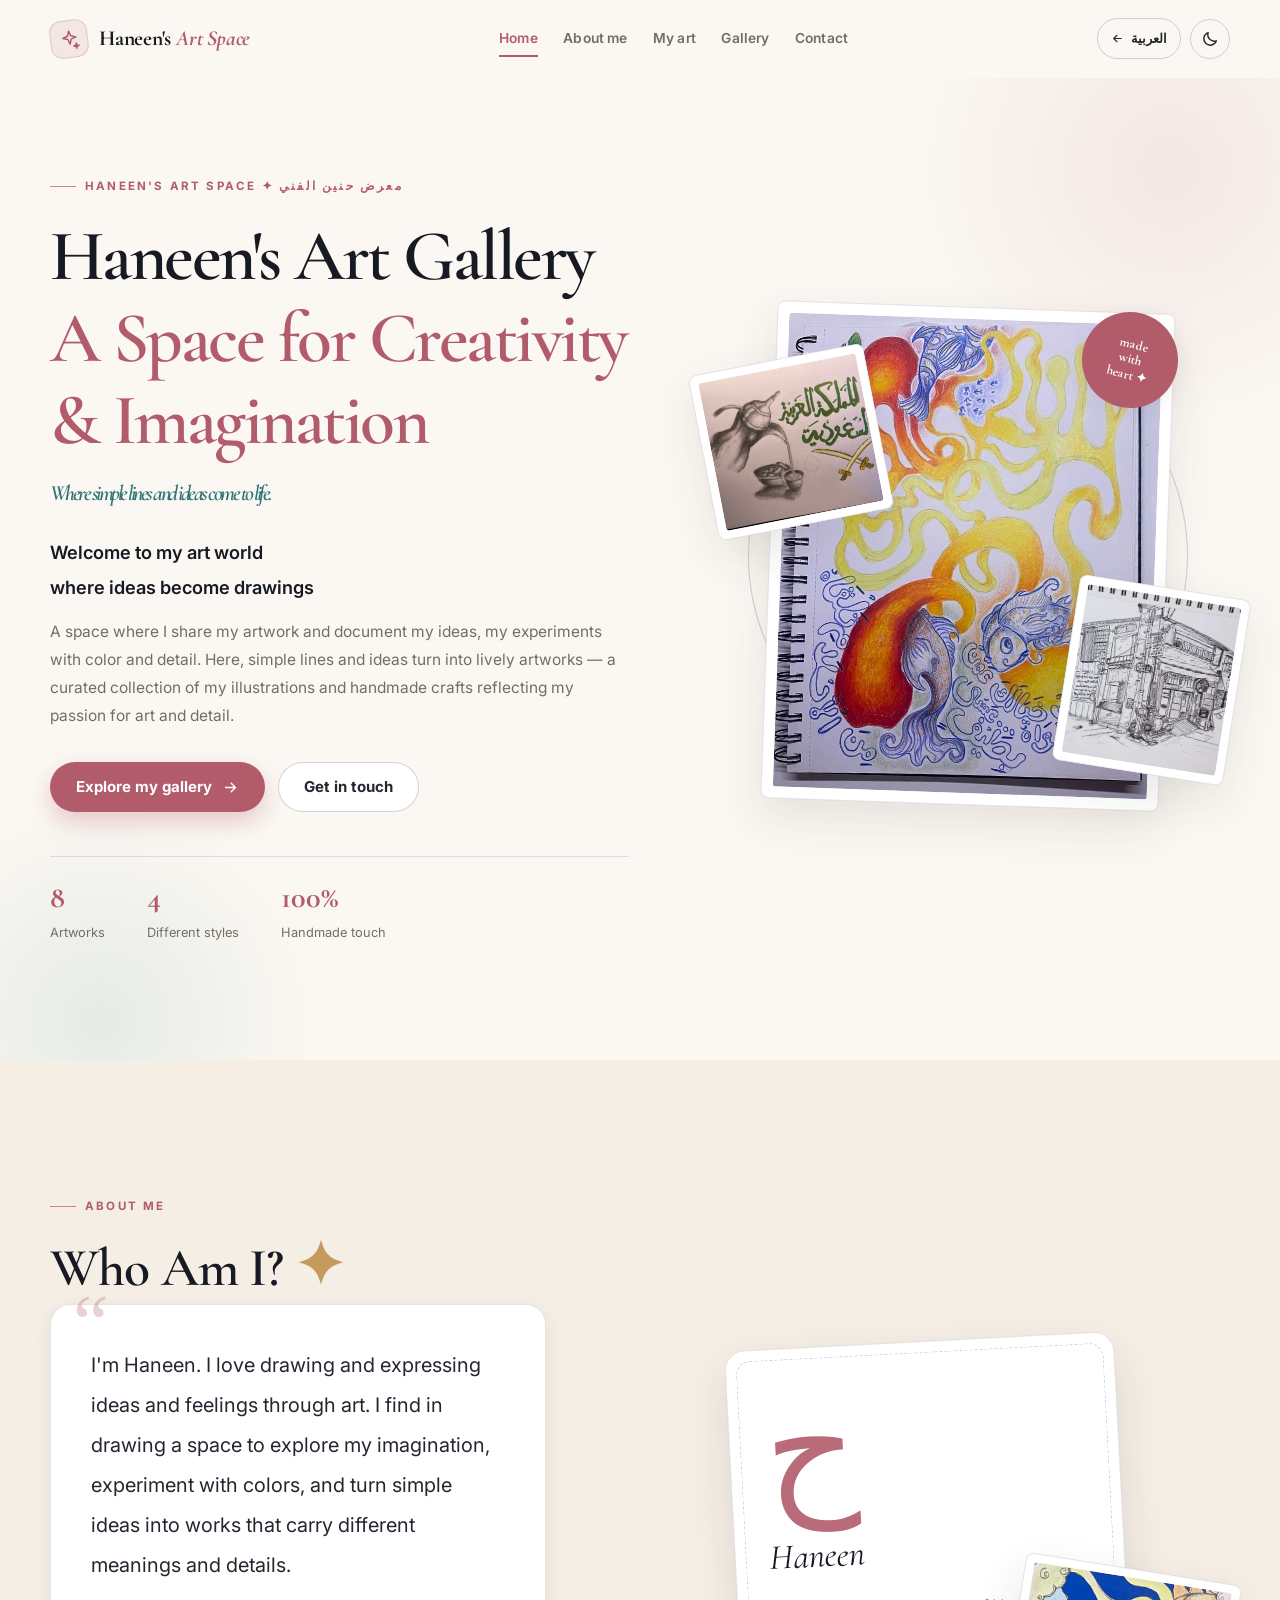
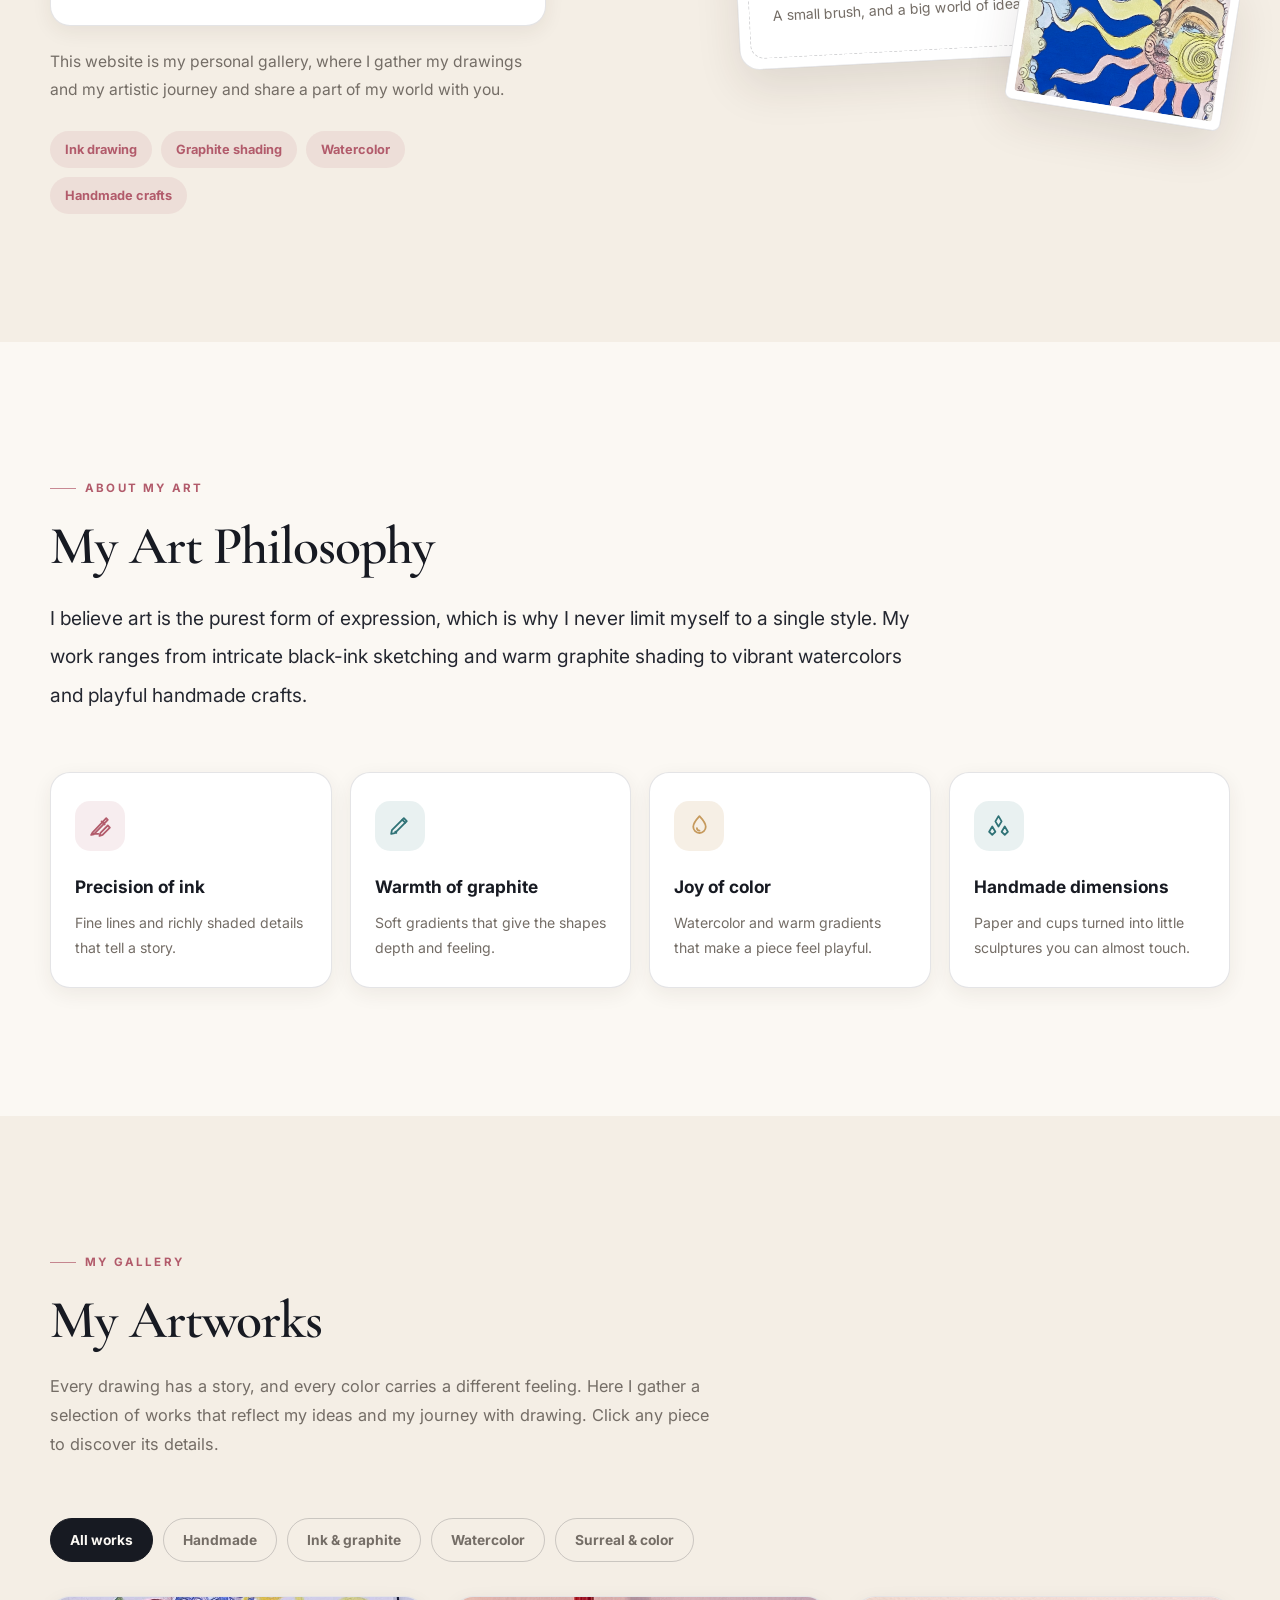
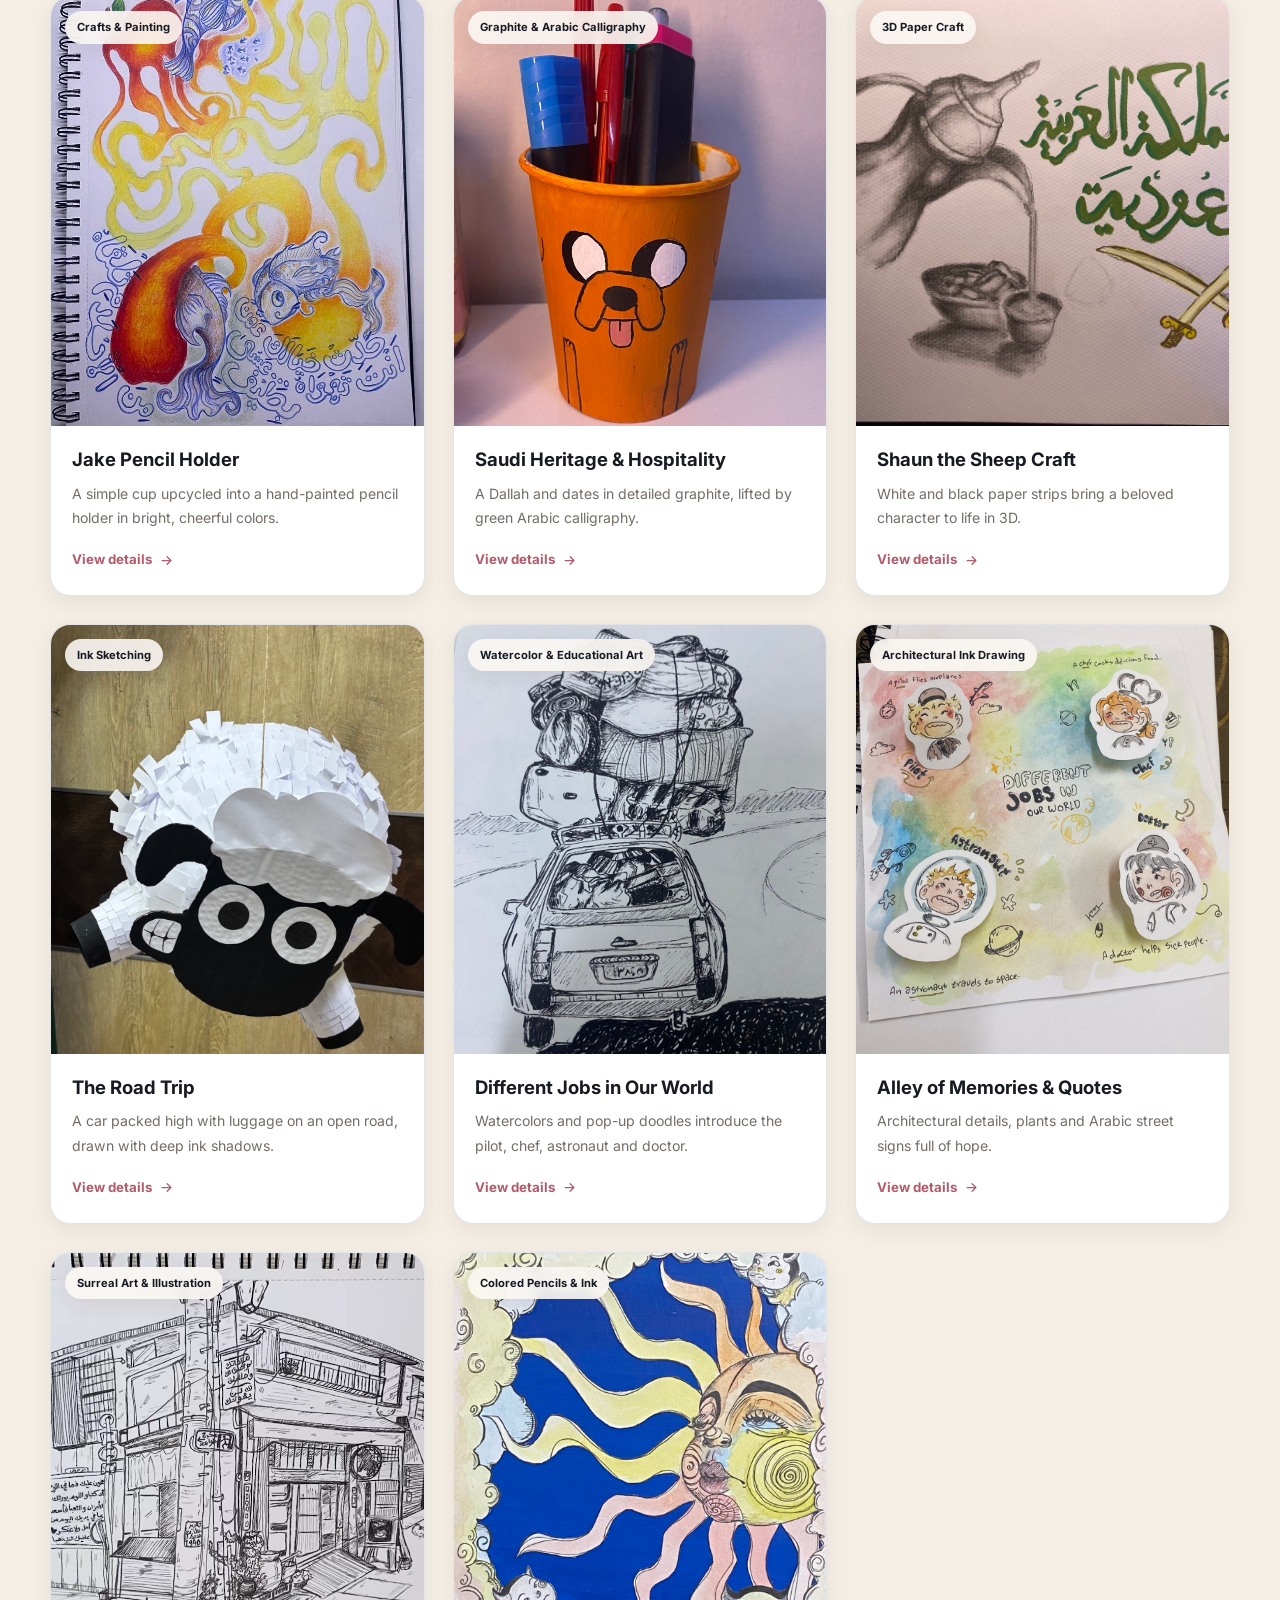
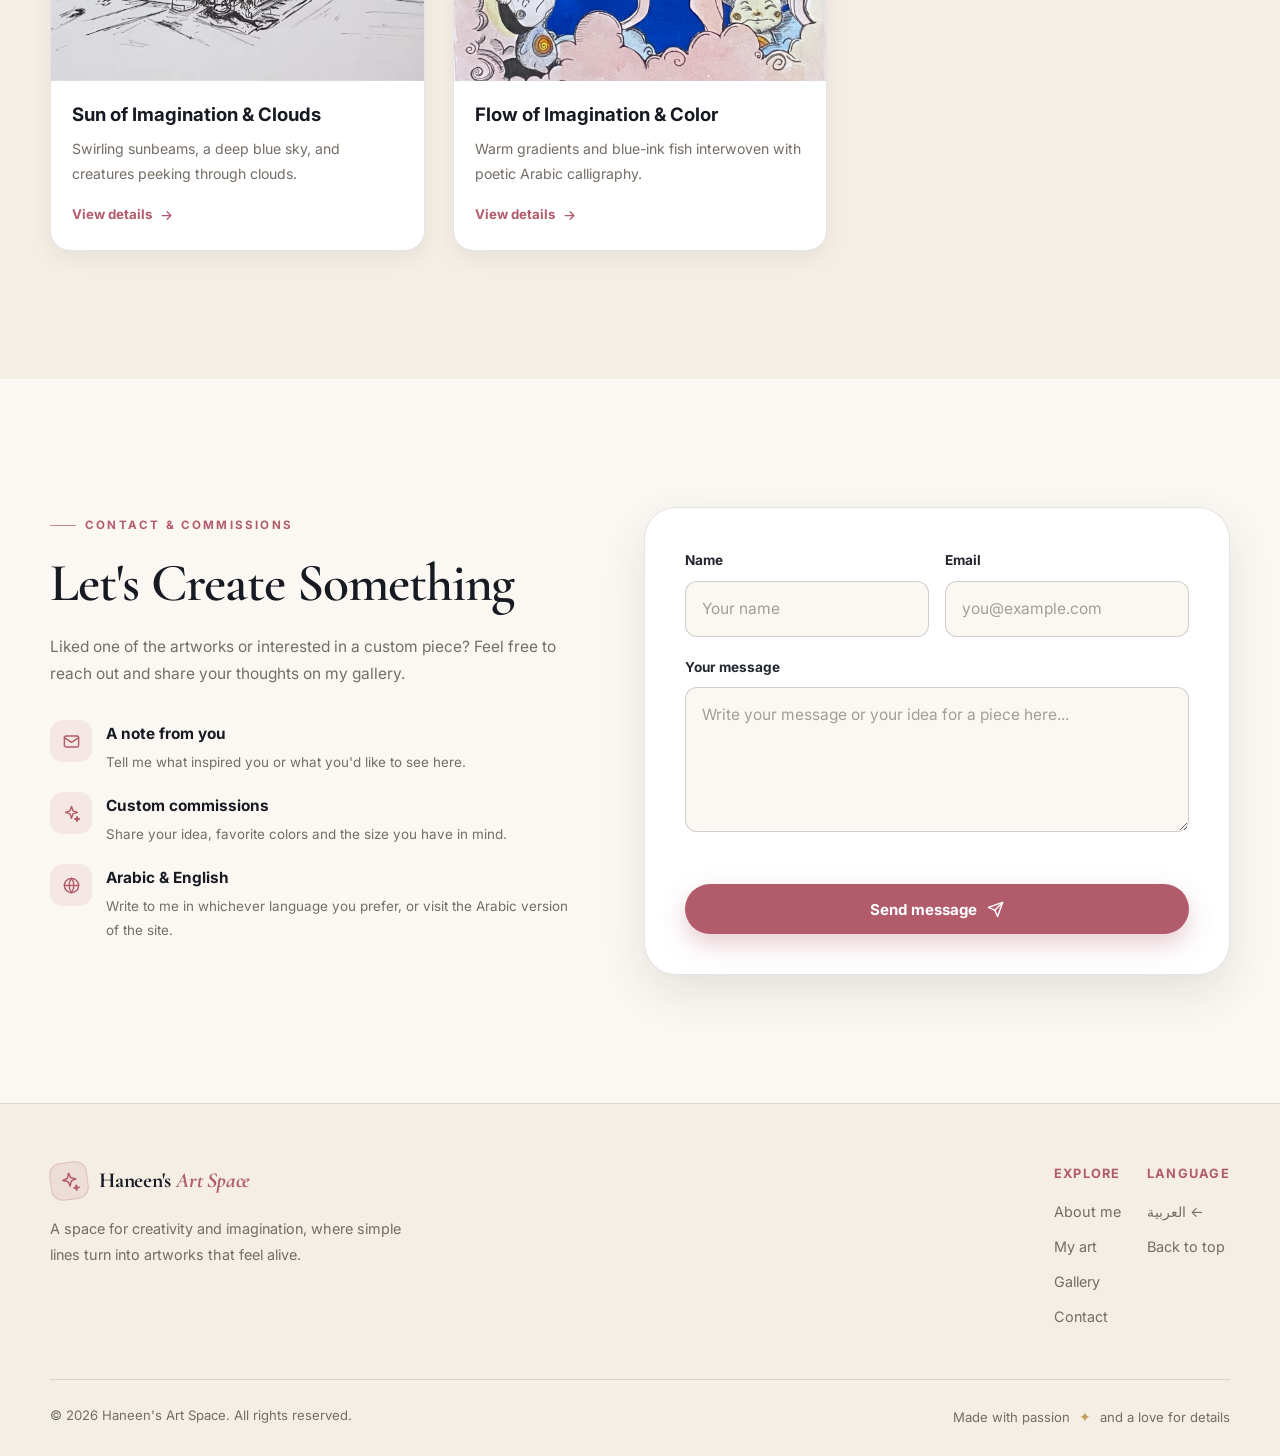
==== en.html @ a22ffc93 "First update" ====
<!DOCTYPE html>
<html lang="en" dir="ltr">
<head>
  <meta charset="UTF-8">
  <meta name="viewport" content="width=device-width, initial-scale=1.0">
  <meta name="description" content="Haneen's Art Gallery — a space for creativity and imagination. A curated collection of illustrations, sketches and handmade crafts.">
  <meta name="theme-color" content="#fbf8f3">
  <title>Haneen's Art Space | Art Gallery</title>

  <link rel="preconnect" href="https://fonts.googleapis.com">
  <link rel="preconnect" href="https://fonts.gstatic.com" crossorigin>
  <link href="https://fonts.googleapis.com/css2?family=Cormorant+Garamond:ital,wght@0,600;0,700;1,600&family=Inter:wght@400;500;600;700&family=Tajawal:wght@400;500;700;800&display=swap" rel="stylesheet">
  <link rel="stylesheet" href="assets/css/style.css">

  <script>
    (function () {
      try {
        var saved = localStorage.getItem('has-theme');
        var theme = saved || (window.matchMedia('(prefers-color-scheme: dark)').matches ? 'dark' : 'light');
        document.documentElement.dataset.theme = theme;
      } catch (e) {
        document.documentElement.dataset.theme = 'light';
      }
    })();
  </script>
</head>
<body>

  <!-- ============ Header ============ -->
  <header class="site-header">
    <div class="container header-inner">
      <a class="brand" href="#hero" aria-label="Haneen's Art Space">
        <span class="brand-mark" aria-hidden="true">
          <svg viewBox="0 0 24 24" fill="none" stroke="currentColor" stroke-width="1.7" stroke-linecap="round" stroke-linejoin="round">
            <path d="M12 2.5l1.9 5.6 5.6 1.9-5.6 1.9L12 17.5l-1.9-5.6L4.5 10l5.6-1.9L12 2.5Z"/>
            <path d="M19 17l.7 2.3L22 20l-2.3.7L19 23l-.7-2.3L16 20l2.3-.7L19 17Z"/>
          </svg>
        </span>
        <span class="brand-name">Haneen's <em>Art Space</em></span>
      </a>

      <nav class="nav" id="primary-nav" aria-label="Main navigation">
        <a href="#hero">Home</a>
        <a href="#about">About me</a>
        <a href="#philosophy">My art</a>
        <a href="#gallery">Gallery</a>
        <a href="#contact">Contact</a>
      </nav>

      <div class="header-actions">
        <a class="lang-switch" href="index.html" lang="ar" hreflang="ar" aria-label="التبديل إلى العربية">
          <svg viewBox="0 0 24 24" fill="none" stroke="currentColor" stroke-width="2" stroke-linecap="round" stroke-linejoin="round" aria-hidden="true">
            <path d="M19 12H5M11 18l-6-6 6-6"/>
          </svg>
          العربية
        </a>
        <button class="icon-btn" id="theme-toggle" type="button" aria-label="Switch to dark mode" aria-pressed="false">
          <svg class="icon-moon" viewBox="0 0 24 24" fill="none" stroke="currentColor" stroke-width="1.8" stroke-linecap="round" stroke-linejoin="round" aria-hidden="true">
            <path d="M20.5 14.4A8.6 8.6 0 0 1 9.6 3.5a8.6 8.6 0 1 0 10.9 10.9Z"/>
          </svg>
          <svg class="icon-sun" viewBox="0 0 24 24" fill="none" stroke="currentColor" stroke-width="1.8" stroke-linecap="round" stroke-linejoin="round" aria-hidden="true">
            <circle cx="12" cy="12" r="4"/><path d="M12 2v2M12 20v2M4.9 4.9l1.4 1.4M17.7 17.7l1.4 1.4M2 12h2M20 12h2M4.9 19.1l1.4-1.4M17.7 6.3l1.4-1.4"/>
          </svg>
        </button>
        <button class="icon-btn menu-toggle" id="menu-toggle" type="button" aria-label="Open menu" aria-expanded="false" aria-controls="primary-nav">
          <svg viewBox="0 0 24 24" fill="none" stroke="currentColor" stroke-width="1.9" stroke-linecap="round" aria-hidden="true">
            <path d="M4 7h16M4 12h16M4 17h16"/>
          </svg>
        </button>
      </div>
    </div>
  </header>

  <main>
    <!-- ============ Hero ============ -->
    <section class="hero" id="hero">
      <div class="container hero-grid">
        <div class="hero-copy reveal">
          <span class="eyebrow">Haneen's Art Space ✦ معرض حنين الفني</span>

          <h1 class="hero-title">
            Haneen's Art Gallery
            <span class="accent-text">A Space for Creativity &amp; Imagination</span>
            <span class="hero-title-en">Where simple lines and ideas come to life.</span>
          </h1>

          <p class="hero-lead">Welcome to my art world<br>where ideas become drawings</p>
          <p>A space where I share my artwork and document my ideas, my experiments with color and detail. Here, simple lines and ideas turn into lively artworks — a curated collection of my illustrations and handmade crafts reflecting my passion for art and detail.</p>

          <div class="hero-actions">
            <a class="btn btn--primary" href="#gallery">
              Explore my gallery
              <svg viewBox="0 0 24 24" fill="none" stroke="currentColor" stroke-width="2" stroke-linecap="round" stroke-linejoin="round" aria-hidden="true"><path d="M5 12h14M13 6l6 6-6 6"/></svg>
            </a>
            <a class="btn btn--ghost" href="#contact">Get in touch</a>
          </div>

          <div class="hero-stats">
            <div class="stat"><strong>8</strong><span>Artworks</span></div>
            <div class="stat"><strong>4</strong><span>Different styles</span></div>
            <div class="stat"><strong>100%</strong><span>Handmade touch</span></div>
          </div>
        </div>

        <div class="hero-art reveal" aria-label="A selection of Haneen's artworks">
          <div class="hero-frame">
            <img src="assets/img/jake-pencil-holder.jpg" alt="Hand-painted Jake pencil holder" width="720" height="900">
          </div>
          <div class="hero-float hero-float--one">
            <img src="assets/img/shaun-the-sheep.jpg" alt="Handmade Shaun the Sheep paper craft" loading="lazy">
          </div>
          <div class="hero-float hero-float--two">
            <img src="assets/img/sun-of-imagination.jpg" alt="Sun of Imagination and Clouds" loading="lazy">
          </div>
          <div class="hero-stamp" aria-hidden="true">made<br>with<br>heart ✦</div>
        </div>
      </div>
    </section>

    <!-- ============ About me ============ -->
    <section class="section section--tint" id="about">
      <div class="container about-grid">
        <div class="about-copy reveal">
          <span class="eyebrow">ABOUT ME</span>
          <h2 class="section-title">Who Am I? <span class="fleur">✦</span></h2>
          <div class="quote-card">
            <p>I'm Haneen. I love drawing and expressing ideas and feelings through art. I find in drawing a space to explore my imagination, experiment with colors, and turn simple ideas into works that carry different meanings and details.</p>
          </div>
          <p class="about-note">This website is my personal gallery, where I gather my drawings and my artistic journey and share a part of my world with you.</p>
          <div class="about-tags">
            <span class="tag">Ink drawing</span>
            <span class="tag">Graphite shading</span>
            <span class="tag">Watercolor</span>
            <span class="tag">Handmade crafts</span>
          </div>
        </div>

        <div class="about-visual reveal" aria-hidden="true">
          <div class="about-paper">
            <div class="about-initial">ح</div>
            <div class="about-signature">Haneen</div>
            <p style="margin:14px 0 0;color:var(--muted);font-size:.88rem;">A small brush, and a big world of ideas.</p>
          </div>
          <div class="hero-float hero-float--two">
            <img src="assets/img/flow-of-imagination.jpg" alt="" loading="lazy">
          </div>
        </div>
      </div>
    </section>

    <!-- ============ Philosophy ============ -->
    <section class="section" id="philosophy">
      <div class="container">
        <div class="section-head reveal">
          <span class="eyebrow">ABOUT MY ART</span>
          <h2 class="section-title">My Art Philosophy</h2>
          <p class="philosophy-intro">I believe art is the purest form of expression, which is why I never limit myself to a single style. My work ranges from intricate black-ink sketching and warm graphite shading to vibrant watercolors and playful handmade crafts.</p>
        </div>

        <div class="medium-grid">
          <article class="medium-card reveal">
            <span class="medium-icon" aria-hidden="true">
              <svg viewBox="0 0 24 24" fill="none" stroke="currentColor" stroke-width="1.7" stroke-linecap="round" stroke-linejoin="round"><path d="M12 19l7-7 2 2-7 7-3 1 1-3Z"/><path d="M16 11l-3-3M4 20h6M3 21l2.5-.5L19 6.5 17.5 5 4.5 18.5 3 21Z"/></svg>
            </span>
            <h3>Precision of ink</h3>
            <p>Fine lines and richly shaded details that tell a story.</p>
          </article>
          <article class="medium-card reveal">
            <span class="medium-icon" aria-hidden="true">
              <svg viewBox="0 0 24 24" fill="none" stroke="currentColor" stroke-width="1.7" stroke-linecap="round" stroke-linejoin="round"><path d="M4 20l3.5-.7L19 7.8 16.2 5 4.7 16.5 4 20Z"/><path d="M14.7 6.5l2.8 2.8M9 19l-1-1"/></svg>
            </span>
            <h3>Warmth of graphite</h3>
            <p>Soft gradients that give the shapes depth and feeling.</p>
          </article>
          <article class="medium-card reveal">
            <span class="medium-icon" aria-hidden="true">
              <svg viewBox="0 0 24 24" fill="none" stroke="currentColor" stroke-width="1.7" stroke-linecap="round" stroke-linejoin="round"><path d="M12 3s6 6.4 6 10.2A6 6 0 0 1 6 13.2C6 9.4 12 3 12 3Z"/><path d="M9.5 14.5a2.5 2.5 0 0 0 2.5 2.5"/></svg>
            </span>
            <h3>Joy of color</h3>
            <p>Watercolor and warm gradients that make a piece feel playful.</p>
          </article>
          <article class="medium-card reveal">
            <span class="medium-icon" aria-hidden="true">
              <svg viewBox="0 0 24 24" fill="none" stroke="currentColor" stroke-width="1.7" stroke-linecap="round" stroke-linejoin="round"><path d="M12 3l3 5-3 5-3-5 3-5Z"/><path d="M6 13l3 5-3 3-3-3 3-5ZM18 13l3 5-3 3-3-3 3-5Z"/></svg>
            </span>
            <h3>Handmade dimensions</h3>
            <p>Paper and cups turned into little sculptures you can almost touch.</p>
          </article>
        </div>
      </div>
    </section>

    <!-- ============ Gallery ============ -->
    <section class="section section--tint" id="gallery">
      <div class="container">
        <div class="section-head reveal">
          <span class="eyebrow">MY GALLERY</span>
          <h2 class="section-title">My Artworks</h2>
          <p class="section-lead">Every drawing has a story, and every color carries a different feeling. Here I gather a selection of works that reflect my ideas and my journey with drawing. Click any piece to discover its details.</p>
        </div>

        <div class="filters reveal" role="group" aria-label="Filter artworks">
          <button class="filter-btn is-active" type="button" data-filter="all" aria-pressed="true">All works</button>
          <button class="filter-btn" type="button" data-filter="handmade" aria-pressed="false">Handmade</button>
          <button class="filter-btn" type="button" data-filter="ink" aria-pressed="false">Ink &amp; graphite</button>
          <button class="filter-btn" type="button" data-filter="watercolor" aria-pressed="false">Watercolor</button>
          <button class="filter-btn" type="button" data-filter="color" aria-pressed="false">Surreal &amp; color</button>
        </div>

        <div class="gallery-grid">
          <!-- 1 -->
          <article class="art-card reveal" data-group="handmade"
            data-image="assets/img/jake-pencil-holder.jpg"
            data-title-ar="مقلمة &quot;جيك&quot;" data-title-en="Jake Pencil Holder"
            data-category-ar="أشغال يدوية ورسم على الخامات" data-category-en="Crafts &amp; Painting"
            data-date-ar="2024" data-date-en="2024"
            data-tools-ar="كوب معاد تدويره، ألوان أكريليك، فرش رسم، طبقة حماية" data-tools-en="Recycled cup, Acrylic paint, Paintbrushes, Protective varnish"
            data-desc-ar="إعادة تدوير كوب بسيط وتحويله إلى مقلمة عملية مرسومة يدوياً لشخصية &quot;جيك&quot; بألوان زاهية تضفي لمسة مرحة على المكتب."
            data-desc-en="Upcycling a simple cup into a hand-painted functional pencil holder featuring &quot;Jake,&quot; adding a cheerful touch to the desk."
            data-insp-ar="فكرة تحويل شيء يومي بسيط إلى قطعة عملية تحمل شخصية وبهجة، حتى يصبح المكتب نفسه مساحة للإبداع."
            data-insp-en="Turning an ordinary everyday object into a practical piece full of character, so the desk itself becomes a little space for creativity.">
            <button class="card-trigger" type="button" aria-label="View details: Jake Pencil Holder">
              <div class="card-media">
                <img src="assets/img/jake-pencil-holder.jpg" alt="Hand-painted Jake pencil holder" loading="lazy">
                <span class="card-category">Crafts &amp; Painting</span>
              </div>
              <div class="card-body">
                <h3>Jake Pencil Holder</h3>
                <p>A simple cup upcycled into a hand-painted pencil holder in bright, cheerful colors.</p>
                <span class="card-more">View details
                  <svg viewBox="0 0 24 24" fill="none" stroke="currentColor" stroke-width="2" stroke-linecap="round" stroke-linejoin="round" aria-hidden="true"><path d="M5 12h14M13 6l6 6-6 6"/></svg>
                </span>
              </div>
            </button>
          </article>

          <!-- 2 -->
          <article class="art-card reveal" data-group="ink"
            data-image="assets/img/saudi-hospitality.jpg"
            data-title-ar="عبق الضيافة السعودية" data-title-en="Saudi Heritage &amp; Hospitality"
            data-category-ar="تظليل بالرصاص وخط عربي" data-category-en="Graphite &amp; Arabic Calligraphy"
            data-date-ar="2024" data-date-en="2024"
            data-tools-ar="قلم رصاص، أداة مزج، ممحاة، حبر أخضر للخط" data-tools-en="Graphite pencil, Blending stump, Eraser, Green calligraphy ink"
            data-desc-ar="عمل فني يجمع بين دقة التظليل بالرصاص لدلة القهوة العربية والتمر، مع خط عربي أخضر يبرز اسم المملكة العربية السعودية وشعار السيفين."
            data-desc-en="An artwork combining detailed graphite shading of an Arabic coffee pot (Dallah) and dates with green Arabic calligraphy celebrating Saudi heritage."
            data-insp-ar="الاحتفاء بالضيافة السعودية ورموزها، ومزج دقة التظليل بجمال الحرف العربي."
            data-insp-en="Celebrating Saudi hospitality and its symbols by blending precise shading with the beauty of Arabic lettering.">
            <button class="card-trigger" type="button" aria-label="View details: Saudi Heritage &amp; Hospitality">
              <div class="card-media">
                <img src="assets/img/saudi-hospitality.jpg" alt="Graphite shading of a Dallah and dates" loading="lazy">
                <span class="card-category">Graphite &amp; Arabic Calligraphy</span>
              </div>
              <div class="card-body">
                <h3>Saudi Heritage &amp; Hospitality</h3>
                <p>A Dallah and dates in detailed graphite, lifted by green Arabic calligraphy.</p>
                <span class="card-more">View details
                  <svg viewBox="0 0 24 24" fill="none" stroke="currentColor" stroke-width="2" stroke-linecap="round" stroke-linejoin="round" aria-hidden="true"><path d="M5 12h14M13 6l6 6-6 6"/></svg>
                </span>
              </div>
            </button>
          </article>

          <!-- 3 -->
          <article class="art-card reveal" data-group="handmade"
            data-image="assets/img/shaun-the-sheep.jpg"
            data-title-ar="مجسم &quot;شون ذا شيب&quot;" data-title-en="Shaun the Sheep Craft"
            data-category-ar="مجسمات ورقية يدوية" data-category-en="3D Paper Craft"
            data-date-ar="2023" data-date-en="2023"
            data-tools-ar="قصاصات ورق بيضاء وسوداء، قاطعة، غراء، خيط تعليق" data-tools-en="White and black paper strips, Craft knife, Glue, Hanging thread"
            data-desc-ar="مجسم معلق مصنوع يدوياً بدقة باستخدام قصاصات الورق البيضاء والسوداء لتجسيد شخصية &quot;شون ذا شيب&quot; المحبوبة بأسلوب ثلاثي الأبعاد."
            data-desc-en="A handcrafted hanging 3D sculpture made carefully from white and black paper strips, bringing the beloved &quot;Shaun the Sheep&quot; to life."
            data-insp-ar="حبّ شخصية شون وتحويلها من الورق المسطّح إلى مجسم ثلاثي الأبعاد يملأ المكان مرحاً."
            data-insp-en="A love of Shaun's character, reimagined from flat paper into a playful three-dimensional hanging piece.">
            <button class="card-trigger" type="button" aria-label="View details: Shaun the Sheep Craft">
              <div class="card-media">
                <img src="assets/img/shaun-the-sheep.jpg" alt="Hanging Shaun the Sheep paper sculpture" loading="lazy">
                <span class="card-category">3D Paper Craft</span>
              </div>
              <div class="card-body">
                <h3>Shaun the Sheep Craft</h3>
                <p>White and black paper strips bring a beloved character to life in 3D.</p>
                <span class="card-more">View details
                  <svg viewBox="0 0 24 24" fill="none" stroke="currentColor" stroke-width="2" stroke-linecap="round" stroke-linejoin="round" aria-hidden="true"><path d="M5 12h14M13 6l6 6-6 6"/></svg>
                </span>
              </div>
            </button>
          </article>

          <!-- 4 -->
          <article class="art-card reveal" data-group="ink"
            data-image="assets/img/road-trip.jpg"
            data-title-ar="رحلة الصيف وحقائب السفر" data-title-en="The Road Trip"
            data-category-ar="رسم بالحبر الأسود" data-category-en="Ink Sketching"
            data-date-ar="2024" data-date-en="2024"
            data-tools-ar="أقلام حبر أسود بأحجام مختلفة، تظليل بالخطوط المتقاطعة، ورق رسم" data-tools-en="Black fineliner pens, Cross-hatching, Drawing paper"
            data-desc-ar="رسم تفصيلي بالحبر يجسد مشهداً مألوفاً ومليئاً بالحنين لسيارة محملة بحقائب وأمتعة السفر في طريق مفتوح، مع التركيز على الظلال وتفاصيل الأمتعة."
            data-desc-en="A detailed ink sketch capturing a nostalgic scene of a car packed high with luggage on an open road, focusing on textures and deep shadows."
            data-insp-ar="ذكريات الرحلات الصيفية والطرق الطويلة، ولحظة التجهيز والترقب قبل الانطلاق."
            data-insp-en="Summer road-trip memories, long open roads, and the quiet anticipation before departure.">
            <button class="card-trigger" type="button" aria-label="View details: The Road Trip">
              <div class="card-media">
                <img src="assets/img/road-trip.jpg" alt="Ink sketch of a car packed with luggage" loading="lazy">
                <span class="card-category">Ink Sketching</span>
              </div>
              <div class="card-body">
                <h3>The Road Trip</h3>
                <p>A car packed high with luggage on an open road, drawn with deep ink shadows.</p>
                <span class="card-more">View details
                  <svg viewBox="0 0 24 24" fill="none" stroke="currentColor" stroke-width="2" stroke-linecap="round" stroke-linejoin="round" aria-hidden="true"><path d="M5 12h14M13 6l6 6-6 6"/></svg>
                </span>
              </div>
            </button>
          </article>

          <!-- 5 -->
          <article class="art-card reveal" data-group="watercolor"
            data-image="assets/img/jobs-watercolor.jpg"
            data-title-ar="مهن في عالمنا" data-title-en="Different Jobs in Our World"
            data-category-ar="ألوان مائية وتصميم تعليمي" data-category-en="Watercolor &amp; Educational Art"
            data-date-ar="2023" data-date-en="2023"
            data-tools-ar="ألوان مائية، أقلام تحديد، ملصقات ثلاثية الأبعاد، فرش ناعمة" data-tools-en="Watercolors, Outline markers, 3D stickers, Soft brushes"
            data-desc-ar="لوحة تعليمية مبهجة بدمج الألوان المائية والرسومات البارزة (3D Stickers) للتعريف بالمهن المختلفة (الطيار، الطاهي، رائد الفضاء، والطبيبة) بأسلوب كرتوني لطيف."
            data-desc-en="A cheerful educational illustration blending soft watercolors with pop-up character doodles to introduce different professions (Pilot, Chef, Astronaut, and Doctor)."
            data-insp-ar="جعل التعريف بالمهن تجربة بصرية ممتعة للأطفال، حيث تلتقي الفكرة البسيطة بلون دافئ وشخصية لطيفة."
            data-insp-en="Making learning about professions fun for children through warm color and friendly cartoon characters.">
            <button class="card-trigger" type="button" aria-label="View details: Different Jobs in Our World">
              <div class="card-media">
                <img src="assets/img/jobs-watercolor.jpg" alt="Watercolor illustration about different professions" loading="lazy">
                <span class="card-category">Watercolor &amp; Educational Art</span>
              </div>
              <div class="card-body">
                <h3>Different Jobs in Our World</h3>
                <p>Watercolors and pop-up doodles introduce the pilot, chef, astronaut and doctor.</p>
                <span class="card-more">View details
                  <svg viewBox="0 0 24 24" fill="none" stroke="currentColor" stroke-width="2" stroke-linecap="round" stroke-linejoin="round" aria-hidden="true"><path d="M5 12h14M13 6l6 6-6 6"/></svg>
                </span>
              </div>
            </button>
          </article>

          <!-- 6 -->
          <article class="art-card reveal" data-group="ink"
            data-image="assets/img/alley-of-memories.jpg"
            data-title-ar="زقاق الذكريات والكلمات" data-title-en="Alley of Memories &amp; Quotes"
            data-category-ar="رسم معماري بالحبر" data-category-en="Architectural Ink Drawing"
            data-date-ar="2024" data-date-en="2024"
            data-tools-ar="حبر أسود، أقلام دقيقة، تظليل بالخطوط، ورق رسم" data-tools-en="Black ink, Fine liner pens, Line shading, Drawing paper"
            data-desc-ar="رسم دقيق لمبنى قديم مليء بالتفاصيل المعمارية والنباتات، تتخلله لافتات تحمل عبارات ملهمة بالخط العربي تبعث على التفاؤل والأمل."
            data-desc-en="An intricate ink illustration of a vintage street corner filled with architectural details, plants, and Arabic street signs carrying inspiring quotes of hope."
            data-insp-ar="جمال الزوايا القديمة وتفاصيلها، والكلمات التي نصادفها في الطريق فتغيّر يومنا."
            data-insp-en="The charm of old street corners and the encouraging words we stumble upon along the way.">
            <button class="card-trigger" type="button" aria-label="View details: Alley of Memories &amp; Quotes">
              <div class="card-media">
                <img src="assets/img/alley-of-memories.jpg" alt="Ink drawing of an old street corner with quotes" loading="lazy">
                <span class="card-category">Architectural Ink Drawing</span>
              </div>
              <div class="card-body">
                <h3>Alley of Memories &amp; Quotes</h3>
                <p>Architectural details, plants and Arabic street signs full of hope.</p>
                <span class="card-more">View details
                  <svg viewBox="0 0 24 24" fill="none" stroke="currentColor" stroke-width="2" stroke-linecap="round" stroke-linejoin="round" aria-hidden="true"><path d="M5 12h14M13 6l6 6-6 6"/></svg>
                </span>
              </div>
            </button>
          </article>

          <!-- 7 -->
          <article class="art-card reveal" data-group="color"
            data-image="assets/img/sun-of-imagination.jpg"
            data-title-ar="شمس الخيال والغيوم" data-title-en="Sun of Imagination &amp; Clouds"
            data-category-ar="فن سريالي وألوان" data-category-en="Surreal Art &amp; Illustration"
            data-date-ar="2025" data-date-en="2025"
            data-tools-ar="ألوان مائية، أقلام ملونة، حبر، تدرجات لونية" data-tools-en="Watercolors, Colored pencils, Ink, Color gradients"
            data-desc-ar="لوحة خيالية نابضة بالألوان تجمع بين خطوط الشمس الملتفة، زرقة السماء العميقة، وكائنات لطيفة تطل من بين الغيوم بأسلوب فني مميز."
            data-desc-en="An imaginative, colorful piece blending swirling sunbeams, a deep blue sky, and whimsical creatures peeking through the clouds."
            data-insp-ar="لحظة تأمل في السماء، حيث تتحول الغيوم إلى كائنات والشمس إلى دوائر لا تنتهي من الخيال."
            data-insp-en="A moment of daydreaming beneath the sky, where clouds become creatures and sunlight turns into endless swirls.">
            <button class="card-trigger" type="button" aria-label="View details: Sun of Imagination &amp; Clouds">
              <div class="card-media">
                <img src="assets/img/sun-of-imagination.jpg" alt="Surreal sun, clouds and whimsical creatures" loading="lazy">
                <span class="card-category">Surreal Art &amp; Illustration</span>
              </div>
              <div class="card-body">
                <h3>Sun of Imagination &amp; Clouds</h3>
                <p>Swirling sunbeams, a deep blue sky, and creatures peeking through clouds.</p>
                <span class="card-more">View details
                  <svg viewBox="0 0 24 24" fill="none" stroke="currentColor" stroke-width="2" stroke-linecap="round" stroke-linejoin="round" aria-hidden="true"><path d="M5 12h14M13 6l6 6-6 6"/></svg>
                </span>
              </div>
            </button>
          </article>

          <!-- 8 -->
          <article class="art-card reveal" data-group="color"
            data-image="assets/img/flow-of-imagination.jpg"
            data-title-ar="انسيابية الخيال واللون" data-title-en="Flow of Imagination &amp; Color"
            data-category-ar="ألوان خشبية وحبر" data-category-en="Colored Pencils &amp; Ink"
            data-date-ar="2025" data-date-en="2025"
            data-tools-ar="أقلام ملونة، حبر أزرق، خط عربي، تدرجات دافئة" data-tools-en="Colored pencils, Blue ink, Arabic calligraphy, Warm gradients"
            data-desc-ar="لوحة سريالية تجمع بين تدرجات الألوان الدافئة المنسابة وتفاصيل الأسماك المرسومة بالحبر الأزرق، تتداخل معها عبارة شعرية بالخط العربي تُجسد أحلام الخيال وتأملاته."
            data-desc-en="A surreal artwork blending flowing warm colored-pencil gradients with intricate blue-ink fish illustrations, interwoven with poetic Arabic calligraphy capturing the essence of imagination and daydreams."
            data-insp-ar="انسياب الأفكار كالماء، وسباحة الأحلام بين الأسماك والكلمات."
            data-insp-en="Thoughts flowing like water, and dreams swimming between fish and words.">
            <button class="card-trigger" type="button" aria-label="View details: Flow of Imagination &amp; Color">
              <div class="card-media">
                <img src="assets/img/flow-of-imagination.jpg" alt="Warm gradients, blue-ink fish and Arabic calligraphy" loading="lazy">
                <span class="card-category">Colored Pencils &amp; Ink</span>
              </div>
              <div class="card-body">
                <h3>Flow of Imagination &amp; Color</h3>
                <p>Warm gradients and blue-ink fish interwoven with poetic Arabic calligraphy.</p>
                <span class="card-more">View details
                  <svg viewBox="0 0 24 24" fill="none" stroke="currentColor" stroke-width="2" stroke-linecap="round" stroke-linejoin="round" aria-hidden="true"><path d="M5 12h14M13 6l6 6-6 6"/></svg>
                </span>
              </div>
            </button>
          </article>
        </div>
      </div>
    </section>

    <!-- ============ Contact ============ -->
    <section class="section" id="contact">
      <div class="container contact-grid">
        <div class="contact-copy reveal">
          <span class="eyebrow">CONTACT &amp; COMMISSIONS</span>
          <h2 class="section-title">Let's Create Something</h2>
          <p>Liked one of the artworks or interested in a custom piece? Feel free to reach out and share your thoughts on my gallery.</p>
          <ul class="contact-list">
            <li>
              <span class="contact-icon" aria-hidden="true">
                <svg viewBox="0 0 24 24" fill="none" stroke="currentColor" stroke-width="1.8" stroke-linecap="round" stroke-linejoin="round"><rect x="3" y="5" width="18" height="14" rx="2"/><path d="m3 7 9 6 9-6"/></svg>
              </span>
              <span><strong>A note from you</strong><span>Tell me what inspired you or what you'd like to see here.</span></span>
            </li>
            <li>
              <span class="contact-icon" aria-hidden="true">
                <svg viewBox="0 0 24 24" fill="none" stroke="currentColor" stroke-width="1.8" stroke-linecap="round" stroke-linejoin="round"><path d="M12 3l1.9 5.6 5.6 1.9-5.6 1.9L12 18l-1.9-5.6-5.6-1.9 5.6-1.9L12 3Z"/><path d="M19 16l.8 2.2L22 19l-2.2.8L19 22l-.8-2.2L16 19l2.2-.8L19 16Z"/></svg>
              </span>
              <span><strong>Custom commissions</strong><span>Share your idea, favorite colors and the size you have in mind.</span></span>
            </li>
            <li>
              <span class="contact-icon" aria-hidden="true">
                <svg viewBox="0 0 24 24" fill="none" stroke="currentColor" stroke-width="1.8" stroke-linecap="round" stroke-linejoin="round"><circle cx="12" cy="12" r="9"/><path d="M3 12h18M12 3a15 15 0 0 1 0 18M12 3a15 15 0 0 0 0 18"/></svg>
              </span>
              <span><strong>Arabic &amp; English</strong><span>Write to me in whichever language you prefer, or visit the Arabic version of the site.</span></span>
            </li>
          </ul>
        </div>

        <form class="contact-form reveal" id="contact-form" novalidate>
          <div class="form-row">
            <div class="field">
              <label for="field-name">Name</label>
              <input id="field-name" name="name" type="text" autocomplete="name" placeholder="Your name" required>
            </div>
            <div class="field">
              <label for="field-email">Email</label>
              <input id="field-email" name="email" type="email" autocomplete="email" placeholder="you@example.com" required>
            </div>
          </div>
          <div class="field">
            <label for="field-message">Your message</label>
            <textarea id="field-message" name="message" placeholder="Write your message or your idea for a piece here..." required></textarea>
          </div>
          <p class="form-status" id="form-status" role="status" aria-live="polite"></p>
          <button class="btn btn--primary" type="submit">
            Send message
            <svg viewBox="0 0 24 24" fill="none" stroke="currentColor" stroke-width="2" stroke-linecap="round" stroke-linejoin="round" aria-hidden="true"><path d="m22 2-7 20-4-9-9-4 20-7Z"/><path d="M22 2 11 13"/></svg>
          </button>
        </form>
      </div>
    </section>
  </main>

  <!-- ============ Footer ============ -->
  <footer class="site-footer">
    <div class="container">
      <div class="footer-top">
        <div>
          <a class="brand" href="#hero">
            <span class="brand-mark" aria-hidden="true">
              <svg viewBox="0 0 24 24" fill="none" stroke="currentColor" stroke-width="1.7" stroke-linecap="round" stroke-linejoin="round"><path d="M12 2.5l1.9 5.6 5.6 1.9-5.6 1.9L12 17.5l-1.9-5.6L4.5 10l5.6-1.9L12 2.5Z"/><path d="M19 17l.7 2.3L22 20l-2.3.7L19 23l-.7-2.3L16 20l2.3-.7L19 17Z"/></svg>
            </span>
            <span class="brand-name">Haneen's <em>Art Space</em></span>
          </a>
          <p>A space for creativity and imagination, where simple lines turn into artworks that feel alive.</p>
        </div>
        <div class="footer-links">
          <div class="footer-col">
            <h4>Explore</h4>
            <a href="#about">About me</a>
            <a href="#philosophy">My art</a>
            <a href="#gallery">Gallery</a>
            <a href="#contact">Contact</a>
          </div>
          <div class="footer-col">
            <h4>Language</h4>
            <a href="index.html" lang="ar" hreflang="ar">العربية ←</a>
            <a href="#hero">Back to top</a>
          </div>
        </div>
      </div>
      <div class="footer-bottom">
        <span>© <span id="year">2026</span> Haneen's Art Space. All rights reserved.</span>
        <span>Made with passion <span class="fleur">✦</span> and a love for details</span>
      </div>
    </div>
  </footer>

  <button class="to-top" id="to-top" type="button" aria-label="Back to top">
    <svg viewBox="0 0 24 24" fill="none" stroke="currentColor" stroke-width="2" stroke-linecap="round" stroke-linejoin="round" aria-hidden="true"><path d="M12 19V5M6 11l6-6 6 6"/></svg>
  </button>

  <!-- ============ Artwork details dialog ============ -->
  <dialog class="art-dialog" id="art-dialog" aria-labelledby="dialog-title">
    <div class="dialog-shell">
      <button class="dialog-close" id="dialog-close" type="button" aria-label="Close artwork details">
        <svg viewBox="0 0 24 24" fill="none" stroke="currentColor" stroke-width="2" stroke-linecap="round" aria-hidden="true"><path d="M18 6 6 18M6 6l12 12"/></svg>
      </button>
      <div class="dialog-media">
        <img id="dialog-image" src="" alt="" width="1066" height="1280">
      </div>
      <div class="dialog-content">
        <span class="dialog-category" id="dialog-category"></span>
        <h2 class="dialog-title" id="dialog-title"></h2>

        <div class="dialog-meta">
          <div><span id="label-date">Date completed</span><strong id="dialog-date"></strong></div>
        </div>

        <div class="dialog-block">
          <h3 id="label-description">About this piece</h3>
          <p id="dialog-desc"></p>
        </div>
        <div class="dialog-block">
          <h3 id="label-inspiration">Idea &amp; inspiration</h3>
          <p id="dialog-insp"></p>
        </div>
        <div class="dialog-block">
          <h3 id="label-tools">Tools used</h3>
          <div class="dialog-tools" id="dialog-tools"></div>
        </div>

        <div class="dialog-nav">
          <button id="prev-art" type="button"><svg viewBox="0 0 24 24" fill="none" stroke="currentColor" stroke-width="2" stroke-linecap="round" stroke-linejoin="round" aria-hidden="true"><path d="M19 12H5M11 18l-6-6 6-6"/></svg><span>Previous</span></button>
          <span class="dialog-counter" id="dialog-counter"></span>
          <button id="next-art" type="button"><span>Next</span><svg viewBox="0 0 24 24" fill="none" stroke="currentColor" stroke-width="2" stroke-linecap="round" stroke-linejoin="round" aria-hidden="true"><path d="M5 12h14M13 6l6 6-6 6"/></svg></button>
        </div>
      </div>
    </div>
  </dialog>

  <script src="assets/js/main.js"></script>
</body>
</html>
---- assets/css/style.css ----
/* ==========================================================================
   Haneen's Art Space — shared stylesheet (Arabic RTL + English LTR)
   ========================================================================== */

/* ---------- Design tokens ---------- */
:root {
  color-scheme: light;

  --bg: #fbf8f3;
  --bg-2: #f4eee5;
  --surface: #ffffff;
  --surface-2: #f8f3ec;
  --text: #242730;
  --text-strong: #171a22;
  --muted: #746d66;
  --line: rgba(36, 39, 48, 0.12);
  --line-strong: rgba(36, 39, 48, 0.2);

  --accent: #b25b6b;
  --accent-2: #2f7276;
  --accent-soft: rgba(178, 91, 107, 0.11);
  --accent-2-soft: rgba(47, 114, 118, 0.1);
  --gold: #c69a5d;

  --shadow-sm: 0 6px 20px rgba(52, 36, 26, 0.07);
  --shadow-md: 0 18px 45px rgba(52, 36, 26, 0.11);
  --shadow-lg: 0 30px 80px rgba(30, 21, 15, 0.22);

  --radius-sm: 12px;
  --radius-md: 20px;
  --radius-lg: 32px;

  --header-h: 78px;
  --font-ar: "Tajawal", "Segoe UI", Tahoma, sans-serif;
  --font-en-body: "Inter", "Segoe UI", sans-serif;
  --font-en-display: "Cormorant Garamond", Georgia, serif;
  --font-display: var(--font-ar);
  --font-body: var(--font-ar);
  --ease: cubic-bezier(0.22, 1, 0.36, 1);
}

:root[data-theme="dark"] {
  color-scheme: dark;

  --bg: #0e1219;
  --bg-2: #131922;
  --surface: #181f29;
  --surface-2: #1e2632;
  --text: #eee8df;
  --text-strong: #fbf6ee;
  --muted: #a9a29a;
  --line: rgba(238, 232, 223, 0.14);
  --line-strong: rgba(238, 232, 223, 0.24);

  --accent: #e7a098;
  --accent-2: #83bdb6;
  --accent-soft: rgba(231, 160, 152, 0.14);
  --accent-2-soft: rgba(131, 189, 182, 0.12);
  --gold: #dcb67d;

  --shadow-sm: 0 6px 20px rgba(0, 0, 0, 0.25);
  --shadow-md: 0 18px 45px rgba(0, 0, 0, 0.35);
  --shadow-lg: 0 30px 80px rgba(0, 0, 0, 0.55);
}

html[lang="en"] {
  --font-display: var(--font-en-display);
  --font-body: var(--font-en-body);
}

/* ---------- Base ---------- */
*,
*::before,
*::after { box-sizing: border-box; }

html {
  scroll-behavior: smooth;
  scroll-padding-top: calc(var(--header-h) + 22px);
}

body {
  margin: 0;
  background: var(--bg);
  color: var(--text);
  font-family: var(--font-body);
  font-size: 16px;
  line-height: 1.85;
  -webkit-font-smoothing: antialiased;
  transition: background-color 0.35s ease, color 0.35s ease;
  overflow-x: hidden;
}

body.no-scroll { overflow: hidden; }

html[lang="ar"] body { font-size: 16.5px; line-height: 1.95; }
html[lang="en"] body { font-size: 15.5px; line-height: 1.8; }

img { max-width: 100%; display: block; }
a { color: inherit; text-decoration: none; }
button, input, textarea { font: inherit; }
button { cursor: pointer; }

::selection { background: var(--accent); color: var(--surface); }

:focus-visible {
  outline: 2px solid var(--accent);
  outline-offset: 3px;
  border-radius: 6px;
}

.container {
  width: min(100% - 44px, 1180px);
  margin-inline: auto;
}

.section { padding-block: clamp(74px, 10vw, 132px); }
.section--tint { background: var(--bg-2); }

.eyebrow {
  display: inline-flex;
  align-items: center;
  gap: 9px;
  font-size: 0.72rem;
  font-weight: 700;
  letter-spacing: 0.19em;
  text-transform: uppercase;
  color: var(--accent);
}
html[lang="ar"] .eyebrow { letter-spacing: 0.05em; text-transform: none; font-size: 0.82rem; }
.eyebrow::before {
  content: "";
  width: 26px;
  height: 1px;
  background: currentColor;
  opacity: 0.7;
}

.section-title {
  font-family: var(--font-display);
  color: var(--text-strong);
  font-size: clamp(2.1rem, 4.4vw, 3.35rem);
  font-weight: 700;
  line-height: 1.25;
  margin: 14px 0 0;
}
html[lang="en"] .section-title { font-weight: 600; letter-spacing: -0.02em; }

.section-lead {
  max-width: 660px;
  margin: 18px 0 0;
  color: var(--muted);
  font-size: 1.02rem;
}

.section-head { margin-bottom: clamp(34px, 5vw, 58px); }

.accent-text { color: var(--accent); }

/* Small decorative fleur */
.fleur { color: var(--gold); font-size: 1.1em; }

/* ---------- Header ---------- */
.site-header {
  position: sticky;
  top: 0;
  z-index: 50;
  height: var(--header-h);
  background: var(--bg);
  background: color-mix(in srgb, var(--bg) 88%, transparent);
  backdrop-filter: blur(16px);
  -webkit-backdrop-filter: blur(16px);
  border-bottom: 1px solid transparent;
  transition: border-color 0.3s ease, box-shadow 0.3s ease;
}
.site-header.is-scrolled {
  border-bottom-color: var(--line);
  box-shadow: var(--shadow-sm);
}
.header-inner {
  height: 100%;
  display: flex;
  align-items: center;
  justify-content: space-between;
  gap: 20px;
}

.brand { display: inline-flex; align-items: center; gap: 11px; flex-shrink: 0; }
.brand-mark {
  width: 38px;
  height: 38px;
  border-radius: 12px;
  display: grid;
  place-items: center;
  background: var(--accent-soft);
  color: var(--accent);
  border: 1px solid color-mix(in srgb, var(--accent) 25%, transparent);
  transform: rotate(-7deg);
}
.brand-mark svg { width: 21px; height: 21px; }
.brand-name {
  font-family: var(--font-en-display);
  font-size: 1.34rem;
  font-weight: 700;
  letter-spacing: -0.01em;
  color: var(--text-strong);
  line-height: 1;
}
.brand-name em { color: var(--accent); font-style: italic; }

.nav { display: flex; align-items: center; gap: clamp(14px, 2vw, 30px); }
.nav a {
  position: relative;
  font-size: 0.9rem;
  font-weight: 600;
  color: var(--muted);
  padding-block: 6px;
  transition: color 0.2s ease;
}
html[lang="en"] .nav a { font-size: 0.86rem; letter-spacing: 0.01em; }
.nav a::after {
  content: "";
  position: absolute;
  inset-inline-start: 0;
  bottom: 0;
  width: 100%;
  height: 2px;
  background: var(--accent);
  transform: scaleX(0);
  transform-origin: inline-start;
  transition: transform 0.28s var(--ease);
}
.nav a:hover,
.nav a.is-active { color: var(--accent); }
.nav a:hover::after,
.nav a.is-active::after { transform: scaleX(1); }

.header-actions { display: flex; align-items: center; gap: 9px; }

.lang-switch {
  display: inline-flex;
  align-items: center;
  gap: 7px;
  padding: 8px 13px;
  border: 1px solid var(--line-strong);
  border-radius: 999px;
  font-size: 0.82rem;
  font-weight: 700;
  color: var(--text);
  transition: background 0.2s ease, border-color 0.2s ease, color 0.2s ease;
}
.lang-switch svg { width: 13px; height: 13px; }
.lang-switch:hover { border-color: var(--accent); color: var(--accent); background: var(--accent-soft); }

.icon-btn {
  width: 40px;
  height: 40px;
  display: grid;
  place-items: center;
  border-radius: 50%;
  border: 1px solid var(--line-strong);
  background: transparent;
  color: var(--text);
  transition: background 0.2s ease, color 0.2s ease, border-color 0.2s ease, transform 0.2s ease;
}
.icon-btn:hover { background: var(--accent-soft); color: var(--accent); border-color: var(--accent); transform: translateY(-2px); }
.icon-btn svg { width: 18px; height: 18px; }
.icon-btn .icon-sun { display: none; }
:root[data-theme="dark"] .icon-btn .icon-sun { display: block; }
:root[data-theme="dark"] .icon-btn .icon-moon { display: none; }

.menu-toggle { display: none; }

/* ---------- Buttons ---------- */
.btn {
  display: inline-flex;
  align-items: center;
  justify-content: center;
  gap: 10px;
  min-height: 50px;
  padding: 0 25px;
  border-radius: 999px;
  border: 1px solid transparent;
  font-weight: 700;
  font-size: 0.94rem;
  transition: transform 0.25s var(--ease), box-shadow 0.25s ease, background 0.25s ease, color 0.25s ease;
}
.btn svg { width: 17px; height: 17px; }
.btn:hover { transform: translateY(-3px); }
.btn--primary { background: var(--accent); color: #fff; box-shadow: 0 10px 24px color-mix(in srgb, var(--accent) 30%, transparent); }
:root[data-theme="dark"] .btn--primary { color: #1b1215; }
.btn--primary:hover { box-shadow: 0 14px 30px color-mix(in srgb, var(--accent) 42%, transparent); }
.btn--ghost { border-color: var(--line-strong); color: var(--text); background: var(--surface); }
.btn--ghost:hover { border-color: var(--accent); color: var(--accent); }

/* ---------- Hero ---------- */
.hero { position: relative; overflow: hidden; padding-block: clamp(56px, 7vw, 100px) clamp(70px, 9vw, 120px); }
.hero::before {
  content: "";
  position: absolute;
  inset-inline-end: -170px;
  top: -190px;
  width: 560px;
  height: 560px;
  border-radius: 50%;
  background: radial-gradient(circle, var(--accent-soft) 0%, transparent 68%);
  pointer-events: none;
}
.hero::after {
  content: "";
  position: absolute;
  inset-inline-start: -120px;
  bottom: -180px;
  width: 440px;
  height: 440px;
  border-radius: 50%;
  background: radial-gradient(circle, var(--accent-2-soft) 0%, transparent 70%);
  pointer-events: none;
}
.hero-grid {
  position: relative;
  z-index: 1;
  display: grid;
  grid-template-columns: minmax(0, 1.05fr) minmax(0, 0.95fr);
  align-items: center;
  gap: clamp(40px, 6vw, 86px);
}

.hero-title {
  font-family: var(--font-display);
  font-size: clamp(2.7rem, 5.6vw, 4.7rem);
  line-height: 1.14;
  font-weight: 700;
  color: var(--text-strong);
  margin: 20px 0 0;
}
html[lang="en"] .hero-title { font-weight: 600; letter-spacing: -0.035em; }
.hero-title .accent-text { display: block; }
.hero-title-en {
  display: block;
  margin-top: 16px;
  font-family: var(--font-en-display);
  font-size: clamp(1.05rem, 1.7vw, 1.45rem);
  font-style: italic;
  font-weight: 600;
  line-height: 1.45;
  color: var(--accent-2);
}

.hero-lead {
  margin: 26px 0 0;
  font-size: 1.14rem;
  font-weight: 600;
  color: var(--text-strong);
  line-height: 1.9;
}
.hero-copy > p:not(.hero-lead):not(.hero-en) {
  margin: 14px 0 0;
  max-width: 590px;
  color: var(--muted);
}
.hero-en {
  margin: 12px 0 0;
  max-width: 600px;
  padding-inline-start: 15px;
  border-inline-start: 2px solid var(--line-strong);
  font-family: var(--font-en-body);
  font-size: 0.87rem;
  line-height: 1.8;
  color: var(--muted);
  opacity: 0.88;
}
html[lang="en"] .hero-en { display: none; }

.hero-actions { display: flex; flex-wrap: wrap; gap: 13px; margin-top: 32px; }

.hero-stats {
  display: flex;
  flex-wrap: wrap;
  gap: clamp(20px, 4vw, 42px);
  margin-top: 44px;
  padding-top: 26px;
  border-top: 1px solid var(--line);
}
.stat strong {
  display: block;
  font-family: var(--font-display);
  font-size: 1.9rem;
  line-height: 1;
  color: var(--accent);
}
.stat span { display: block; margin-top: 8px; font-size: 0.8rem; color: var(--muted); }

/* Hero artwork composition */
.hero-art {
  position: relative;
  min-height: 520px;
  display: grid;
  place-items: center;
}
.hero-art::before {
  content: "";
  position: absolute;
  width: 84%;
  aspect-ratio: 1;
  border: 1px solid var(--line-strong);
  border-radius: 50%;
  transform: rotate(-12deg);
}
.hero-frame {
  position: relative;
  z-index: 2;
  width: 76%;
  aspect-ratio: 4 / 5;
  padding: 11px;
  background: var(--surface);
  border: 1px solid var(--line);
  border-radius: 8px;
  box-shadow: var(--shadow-md);
  transform: rotate(2deg);
}
.hero-frame img { width: 100%; height: 100%; object-fit: cover; border-radius: 3px; }

.hero-float {
  position: absolute;
  z-index: 3;
  padding: 8px;
  background: var(--surface);
  border: 1px solid var(--line);
  border-radius: 8px;
  box-shadow: var(--shadow-md);
}
.hero-float img { border-radius: 3px; object-fit: cover; }
.hero-float--one { inset-inline-start: -4px; top: 12%; width: 34%; transform: rotate(-11deg); }
.hero-float--one img { height: 150px; width: 100%; }
.hero-float--two { inset-inline-end: -8px; bottom: 8%; width: 33%; transform: rotate(9deg); }
.hero-float--two img { height: 170px; width: 100%; }
.hero-stamp {
  position: absolute;
  z-index: 4;
  inset-inline-end: 10%;
  top: 3%;
  width: 96px;
  height: 96px;
  border-radius: 50%;
  background: var(--accent);
  color: #fff;
  display: grid;
  place-items: center;
  text-align: center;
  font-family: var(--font-en-display);
  font-size: 0.82rem;
  font-weight: 700;
  line-height: 1.15;
  transform: rotate(14deg);
  box-shadow: var(--shadow-sm);
}
:root[data-theme="dark"] .hero-stamp { color: #1b1215; }

/* ---------- About ---------- */
.about-grid {
  display: grid;
  grid-template-columns: minmax(0, 0.9fr) minmax(0, 1.1fr);
  gap: clamp(36px, 6vw, 82px);
  align-items: center;
}
.about-visual { position: relative; min-height: 430px; display: grid; place-items: center; }
.about-paper {
  position: relative;
  width: min(100%, 390px);
  padding: 40px 34px;
  background: var(--surface);
  border: 1px solid var(--line);
  border-radius: var(--radius-md);
  box-shadow: var(--shadow-md);
  transform: rotate(-3deg);
}
.about-paper::after {
  content: "";
  position: absolute;
  inset: 10px;
  border: 1px dashed var(--line-strong);
  border-radius: 14px;
  pointer-events: none;
}
.about-initial {
  font-family: var(--font-display);
  font-size: clamp(6rem, 12vw, 9rem);
  line-height: 0.9;
  color: var(--accent);
  opacity: 0.9;
}
.about-signature {
  font-family: var(--font-en-display);
  font-size: 2.2rem;
  font-style: italic;
  color: var(--text-strong);
  margin-top: 6px;
}
.about-visual .hero-float--two { inset-inline-end: -2px; bottom: 0; width: 36%; }
.about-visual .hero-float--two img { height: 130px; }

.quote-card {
  position: relative;
  padding: clamp(26px, 4vw, 40px);
  background: var(--surface);
  border: 1px solid var(--line);
  border-radius: var(--radius-md);
  box-shadow: var(--shadow-sm);
}
.quote-card::before {
  content: "\201C";
  position: absolute;
  inset-inline-start: 22px;
  top: -22px;
  font-family: Georgia, serif;
  font-size: 5rem;
  line-height: 1;
  color: var(--accent);
  opacity: 0.28;
}
.quote-card p {
  margin: 0;
  font-size: clamp(1.05rem, 1.8vw, 1.25rem);
  line-height: 2;
  color: var(--text);
}
.about-note { margin-top: 22px; color: var(--muted); font-size: 0.98rem; }
.about-tags { display: flex; flex-wrap: wrap; gap: 9px; margin-top: 26px; }
.tag {
  padding: 7px 15px;
  border-radius: 999px;
  background: var(--accent-soft);
  color: var(--accent);
  font-size: 0.8rem;
  font-weight: 700;
}

/* ---------- Philosophy ---------- */
.philosophy-intro {
  max-width: 860px;
  font-size: clamp(1.05rem, 1.6vw, 1.2rem);
  line-height: 2;
  color: var(--text);
}
.medium-grid {
  display: grid;
  grid-template-columns: repeat(4, minmax(0, 1fr));
  gap: 18px;
  margin-top: 44px;
}
.medium-card {
  padding: 28px 24px 26px;
  background: var(--surface);
  border: 1px solid var(--line);
  border-radius: var(--radius-md);
  box-shadow: var(--shadow-sm);
  transition: transform 0.3s var(--ease), border-color 0.3s ease, box-shadow 0.3s ease;
}
.medium-card:hover {
  transform: translateY(-7px);
  border-color: color-mix(in srgb, var(--accent) 45%, transparent);
  box-shadow: var(--shadow-md);
}
.medium-icon {
  width: 50px;
  height: 50px;
  border-radius: 15px;
  display: grid;
  place-items: center;
  background: var(--accent-soft);
  color: var(--accent);
}
.medium-icon svg { width: 25px; height: 25px; }
.medium-card:nth-child(2) .medium-icon { background: var(--accent-2-soft); color: var(--accent-2); }
.medium-card:nth-child(3) .medium-icon { background: color-mix(in srgb, var(--gold) 16%, transparent); color: var(--gold); }
.medium-card:nth-child(4) .medium-icon { background: var(--accent-2-soft); color: var(--accent-2); }
.medium-card h3 {
  font-size: 1.08rem;
  margin: 20px 0 8px;
  color: var(--text-strong);
}
.medium-card p { margin: 0; font-size: 0.88rem; color: var(--muted); line-height: 1.8; }

/* ---------- Gallery ---------- */
.filters {
  display: flex;
  flex-wrap: wrap;
  gap: 10px;
  margin-bottom: 34px;
}
.filter-btn {
  padding: 9px 19px;
  border-radius: 999px;
  border: 1px solid var(--line-strong);
  background: transparent;
  color: var(--muted);
  font-size: 0.86rem;
  font-weight: 700;
  transition: all 0.22s ease;
}
.filter-btn:hover { color: var(--accent); border-color: var(--accent); }
.filter-btn.is-active {
  background: var(--text-strong);
  border-color: var(--text-strong);
  color: var(--bg);
}

.gallery-grid {
  display: grid;
  grid-template-columns: repeat(3, minmax(0, 1fr));
  gap: clamp(18px, 2.5vw, 28px);
}
.art-card {
  min-width: 0;
  transition: opacity 0.35s ease, transform 0.35s var(--ease);
}
.art-card.is-hidden { display: none; }
.card-trigger {
  display: block;
  width: 100%;
  height: 100%;
  padding: 0;
  text-align: start;
  background: var(--surface);
  border: 1px solid var(--line);
  border-radius: var(--radius-md);
  overflow: hidden;
  box-shadow: var(--shadow-sm);
  transition: transform 0.35s var(--ease), box-shadow 0.35s ease, border-color 0.35s ease;
}
.card-trigger:hover {
  transform: translateY(-8px);
  box-shadow: var(--shadow-md);
  border-color: color-mix(in srgb, var(--accent) 45%, transparent);
}
.card-media {
  position: relative;
  aspect-ratio: 4 / 4.6;
  overflow: hidden;
  background: var(--bg-2);
}
.card-media img {
  width: 100%;
  height: 100%;
  object-fit: cover;
  transition: transform 0.7s var(--ease);
}
.card-trigger:hover .card-media img { transform: scale(1.07); }
.card-category {
  position: absolute;
  inset-inline-start: 14px;
  top: 14px;
  padding: 6px 12px;
  border-radius: 999px;
  background: color-mix(in srgb, var(--bg) 90%, transparent);
  backdrop-filter: blur(8px);
  color: var(--text-strong);
  font-size: 0.7rem;
  font-weight: 700;
  box-shadow: var(--shadow-sm);
}
.card-body { padding: 20px 21px 22px; }
.card-body h3 {
  margin: 0;
  font-size: 1.16rem;
  line-height: 1.45;
  color: var(--text-strong);
}
.card-body p {
  margin: 9px 0 0;
  font-size: 0.88rem;
  line-height: 1.75;
  color: var(--muted);
  display: -webkit-box;
  -webkit-line-clamp: 2;
  -webkit-box-orient: vertical;
  overflow: hidden;
}
.card-more {
  display: inline-flex;
  align-items: center;
  gap: 7px;
  margin-top: 17px;
  color: var(--accent);
  font-size: 0.83rem;
  font-weight: 700;
}
.card-more svg { width: 15px; height: 15px; transition: transform 0.25s ease; }
html[dir="rtl"] .card-more svg { transform: scaleX(-1); }
html[dir="rtl"] .card-trigger:hover .card-more svg { transform: scaleX(-1) translateX(4px); }
html[dir="ltr"] .card-trigger:hover .card-more svg { transform: translateX(4px); }

/* ---------- Contact ---------- */
.contact-grid {
  display: grid;
  grid-template-columns: minmax(0, 0.95fr) minmax(0, 1.05fr);
  gap: clamp(34px, 5vw, 74px);
  align-items: start;
}
.contact-copy p { color: var(--muted); max-width: 520px; }
.contact-list { list-style: none; padding: 0; margin: 30px 0 0; display: grid; gap: 16px; }
.contact-list li { display: flex; align-items: flex-start; gap: 14px; }
.contact-list .contact-icon {
  flex: 0 0 42px;
  height: 42px;
  border-radius: 13px;
  display: grid;
  place-items: center;
  background: var(--accent-soft);
  color: var(--accent);
}
.contact-list svg { width: 19px; height: 19px; }
.contact-list strong { display: block; font-size: 0.96rem; color: var(--text-strong); }
.contact-list span { display: block; font-size: 0.84rem; color: var(--muted); margin-top: 2px; }

.contact-form {
  padding: clamp(26px, 4vw, 40px);
  background: var(--surface);
  border: 1px solid var(--line);
  border-radius: var(--radius-lg);
  box-shadow: var(--shadow-md);
}
.form-row { display: grid; grid-template-columns: 1fr 1fr; gap: 16px; }
.field { display: grid; gap: 8px; margin-bottom: 18px; }
.field label { font-size: 0.85rem; font-weight: 700; color: var(--text); }
.field input,
.field textarea {
  width: 100%;
  padding: 13px 16px;
  border: 1px solid var(--line-strong);
  border-radius: var(--radius-sm);
  background: var(--bg);
  color: var(--text);
  outline: none;
  transition: border-color 0.2s ease, box-shadow 0.2s ease;
}
.field textarea { min-height: 145px; resize: vertical; }
.field input:focus,
.field textarea:focus {
  border-color: var(--accent);
  box-shadow: 0 0 0 4px var(--accent-soft);
}
.field input::placeholder,
.field textarea::placeholder { color: var(--muted); opacity: 0.65; }
.form-status {
  min-height: 22px;
  margin: 4px 0 12px;
  font-size: 0.85rem;
  font-weight: 600;
  color: var(--accent-2);
}
.form-status.is-error { color: var(--accent); }
.contact-form .btn { width: 100%; }

/* ---------- Footer ---------- */
.site-footer {
  padding-block: 58px 26px;
  background: var(--bg-2);
  border-top: 1px solid var(--line);
}
.footer-top {
  display: flex;
  flex-wrap: wrap;
  justify-content: space-between;
  gap: 34px;
  padding-bottom: 40px;
}
.footer-top p { max-width: 380px; margin: 16px 0 0; color: var(--muted); font-size: 0.9rem; }
.footer-links { display: flex; flex-wrap: wrap; gap: 26px; align-items: flex-start; }
.footer-col h4 {
  margin: 0 0 14px;
  font-size: 0.8rem;
  letter-spacing: 0.1em;
  text-transform: uppercase;
  color: var(--accent);
}
.footer-col a {
  display: block;
  margin-bottom: 9px;
  font-size: 0.9rem;
  color: var(--muted);
  transition: color 0.2s ease;
}
.footer-col a:hover { color: var(--accent); }
.footer-bottom {
  padding-top: 24px;
  border-top: 1px solid var(--line);
  display: flex;
  flex-wrap: wrap;
  justify-content: space-between;
  gap: 12px;
  font-size: 0.82rem;
  color: var(--muted);
}
.footer-bottom .fleur { margin-inline: 5px; }

/* ---------- Back to top ---------- */
.to-top {
  position: fixed;
  z-index: 40;
  inset-inline-end: 22px;
  bottom: 22px;
  width: 45px;
  height: 45px;
  border-radius: 50%;
  border: 1px solid var(--line-strong);
  background: var(--surface);
  color: var(--text);
  display: grid;
  place-items: center;
  box-shadow: var(--shadow-md);
  opacity: 0;
  visibility: hidden;
  transform: translateY(12px);
  transition: all 0.3s var(--ease);
}
.to-top.is-visible { opacity: 1; visibility: visible; transform: translateY(0); }
.to-top:hover { color: var(--accent); border-color: var(--accent); }
.to-top svg { width: 18px; height: 18px; }

/* ---------- Artwork dialog ---------- */
.art-dialog {
  width: min(100% - 30px, 1060px);
  max-height: min(90vh, 880px);
  padding: 0;
  border: 1px solid var(--line);
  border-radius: var(--radius-lg);
  background: var(--surface);
  color: var(--text);
  box-shadow: var(--shadow-lg);
  overflow: hidden;
}
.art-dialog::backdrop { background: rgba(12, 14, 20, 0.68); backdrop-filter: blur(6px); }
.art-dialog[open] { animation: dialog-in 0.35s var(--ease); }
@keyframes dialog-in {
  from { opacity: 0; transform: translateY(22px) scale(0.98); }
  to { opacity: 1; transform: none; }
}
.dialog-shell {
  display: grid;
  grid-template-columns: minmax(0, 1.02fr) minmax(0, 0.98fr);
  max-height: min(90vh, 880px);
}
.dialog-media { background: var(--bg-2); min-height: 420px; }
.dialog-media img { width: 100%; height: 100%; max-height: min(90vh, 880px); object-fit: contain; }
.dialog-content {
  padding: clamp(28px, 4vw, 48px);
  overflow-y: auto;
}
.dialog-close {
  position: absolute;
  inset-inline-end: 16px;
  top: 16px;
  z-index: 3;
  width: 40px;
  height: 40px;
  border-radius: 50%;
  border: 1px solid var(--line-strong);
  background: color-mix(in srgb, var(--bg) 90%, transparent);
  backdrop-filter: blur(8px);
  color: var(--text);
  display: grid;
  place-items: center;
  transition: all 0.2s ease;
}
.dialog-close:hover { background: var(--accent); color: #fff; transform: rotate(90deg); }
.dialog-close svg { width: 17px; height: 17px; }
.dialog-category { color: var(--accent); font-size: 0.8rem; font-weight: 700; }
.dialog-title {
  font-family: var(--font-display);
  font-size: clamp(1.8rem, 3vw, 2.6rem);
  line-height: 1.25;
  margin: 10px 0 22px;
  color: var(--text-strong);
}
.dialog-meta {
  display: grid;
  grid-template-columns: 1fr;
  gap: 12px;
  padding-block: 18px;
  border-block: 1px solid var(--line);
  margin-bottom: 24px;
}
.dialog-meta span { display: block; font-size: 0.75rem; color: var(--muted); margin-bottom: 4px; }
.dialog-meta strong { font-size: 0.95rem; color: var(--text-strong); }
.dialog-block { margin-bottom: 22px; }
.dialog-block h3 {
  margin: 0 0 8px;
  font-size: 0.82rem;
  font-weight: 700;
  letter-spacing: 0.06em;
  color: var(--accent);
}
.dialog-block p { margin: 0; font-size: 0.94rem; color: var(--text); line-height: 1.9; }
.dialog-tools { display: flex; flex-wrap: wrap; gap: 8px; }
.dialog-tools .tag { font-size: 0.75rem; }
.dialog-nav {
  display: flex;
  align-items: center;
  justify-content: space-between;
  gap: 12px;
  margin-top: 30px;
  padding-top: 20px;
  border-top: 1px solid var(--line);
}
.dialog-nav button {
  display: inline-flex;
  align-items: center;
  gap: 8px;
  padding: 9px 16px;
  border-radius: 999px;
  border: 1px solid var(--line-strong);
  background: transparent;
  color: var(--text);
  font-size: 0.82rem;
  font-weight: 700;
  transition: all 0.2s ease;
}
.dialog-nav button:hover { background: var(--accent-soft); color: var(--accent); border-color: var(--accent); }
.dialog-nav button svg { width: 15px; height: 15px; }
html[dir="rtl"] .dialog-nav #next-art svg { transform: scaleX(-1); }
.dialog-counter { font-size: 0.82rem; color: var(--muted); font-variant-numeric: tabular-nums; }

/* ---------- Reveal animation ---------- */
.reveal { opacity: 0; transform: translateY(26px); transition: opacity 0.75s var(--ease), transform 0.75s var(--ease); }
.reveal.is-visible { opacity: 1; transform: none; }
.gallery-grid .reveal:nth-child(2) { transition-delay: 0.07s; }
.gallery-grid .reveal:nth-child(3) { transition-delay: 0.14s; }
.gallery-grid .reveal:nth-child(4) { transition-delay: 0.07s; }
.gallery-grid .reveal:nth-child(5) { transition-delay: 0.14s; }
.gallery-grid .reveal:nth-child(6) { transition-delay: 0.21s; }

/* ---------- Responsive ---------- */
@media (max-width: 1020px) {
  .nav {
    position: absolute;
    inset-inline: 0;
    top: var(--header-h);
    flex-direction: column;
    align-items: stretch;
    gap: 2px;
    padding: 14px 22px 22px;
    background: var(--bg);
    border-bottom: 1px solid var(--line);
    box-shadow: var(--shadow-md);
    opacity: 0;
    visibility: hidden;
    transform: translateY(-10px);
    transition: all 0.28s ease;
  }
  .nav.is-open { opacity: 1; visibility: visible; transform: none; }
  .nav a { padding: 11px 4px; }
  .menu-toggle { display: grid; }
  .hero-grid, .about-grid, .contact-grid { grid-template-columns: 1fr; }
  .hero-art { min-height: 470px; max-width: 560px; margin-inline: auto; width: 100%; }
  .about-visual { order: 2; max-width: 520px; width: 100%; margin-inline: auto; }
  .about-copy { order: 1; }
  .medium-grid { grid-template-columns: repeat(2, minmax(0, 1fr)); }
  .gallery-grid { grid-template-columns: repeat(2, minmax(0, 1fr)); }
}

@media (max-width: 720px) {
  :root { --header-h: 68px; }
  .container { width: min(100% - 34px, 1180px); }
  .brand-name { font-size: 1.15rem; }
  .brand-mark { width: 34px; height: 34px; }
  .lang-switch { padding: 7px 10px; }
  .hero-art { min-height: 390px; }
  .hero-float--one img { height: 105px; }
  .hero-float--two img { height: 120px; }
  .hero-stamp { width: 72px; height: 72px; font-size: 0.66rem; }
  .gallery-grid { grid-template-columns: 1fr; }
  .form-row { grid-template-columns: 1fr; gap: 0; }
  .dialog-shell { grid-template-columns: 1fr; overflow-y: auto; }
  .dialog-media { min-height: 250px; }
  .dialog-media img { max-height: 40vh; }
  .dialog-content { overflow: visible; }
  .dialog-close { inset-inline-end: 12px; top: 12px; }
  .footer-top { flex-direction: column; }
}

@media (max-width: 420px) {
  .medium-grid { grid-template-columns: 1fr; }
  .hero-stats { gap: 18px; }
  .stat strong { font-size: 1.5rem; }
}

@media (prefers-reduced-motion: reduce) {
  html { scroll-behavior: auto; }
  *, *::before, *::after {
    animation-duration: 0.01ms !important;
    animation-iteration-count: 1 !important;
    transition-duration: 0.01ms !important;
  }
  .reveal { opacity: 1; transform: none; }
}

/* ---------- Print ---------- */
@media print {
  .site-header, .to-top, .filters, .hero-actions, .contact-form, .art-dialog { display: none !important; }
  .reveal { opacity: 1; transform: none; }
  body { background: #fff; color: #000; }
}
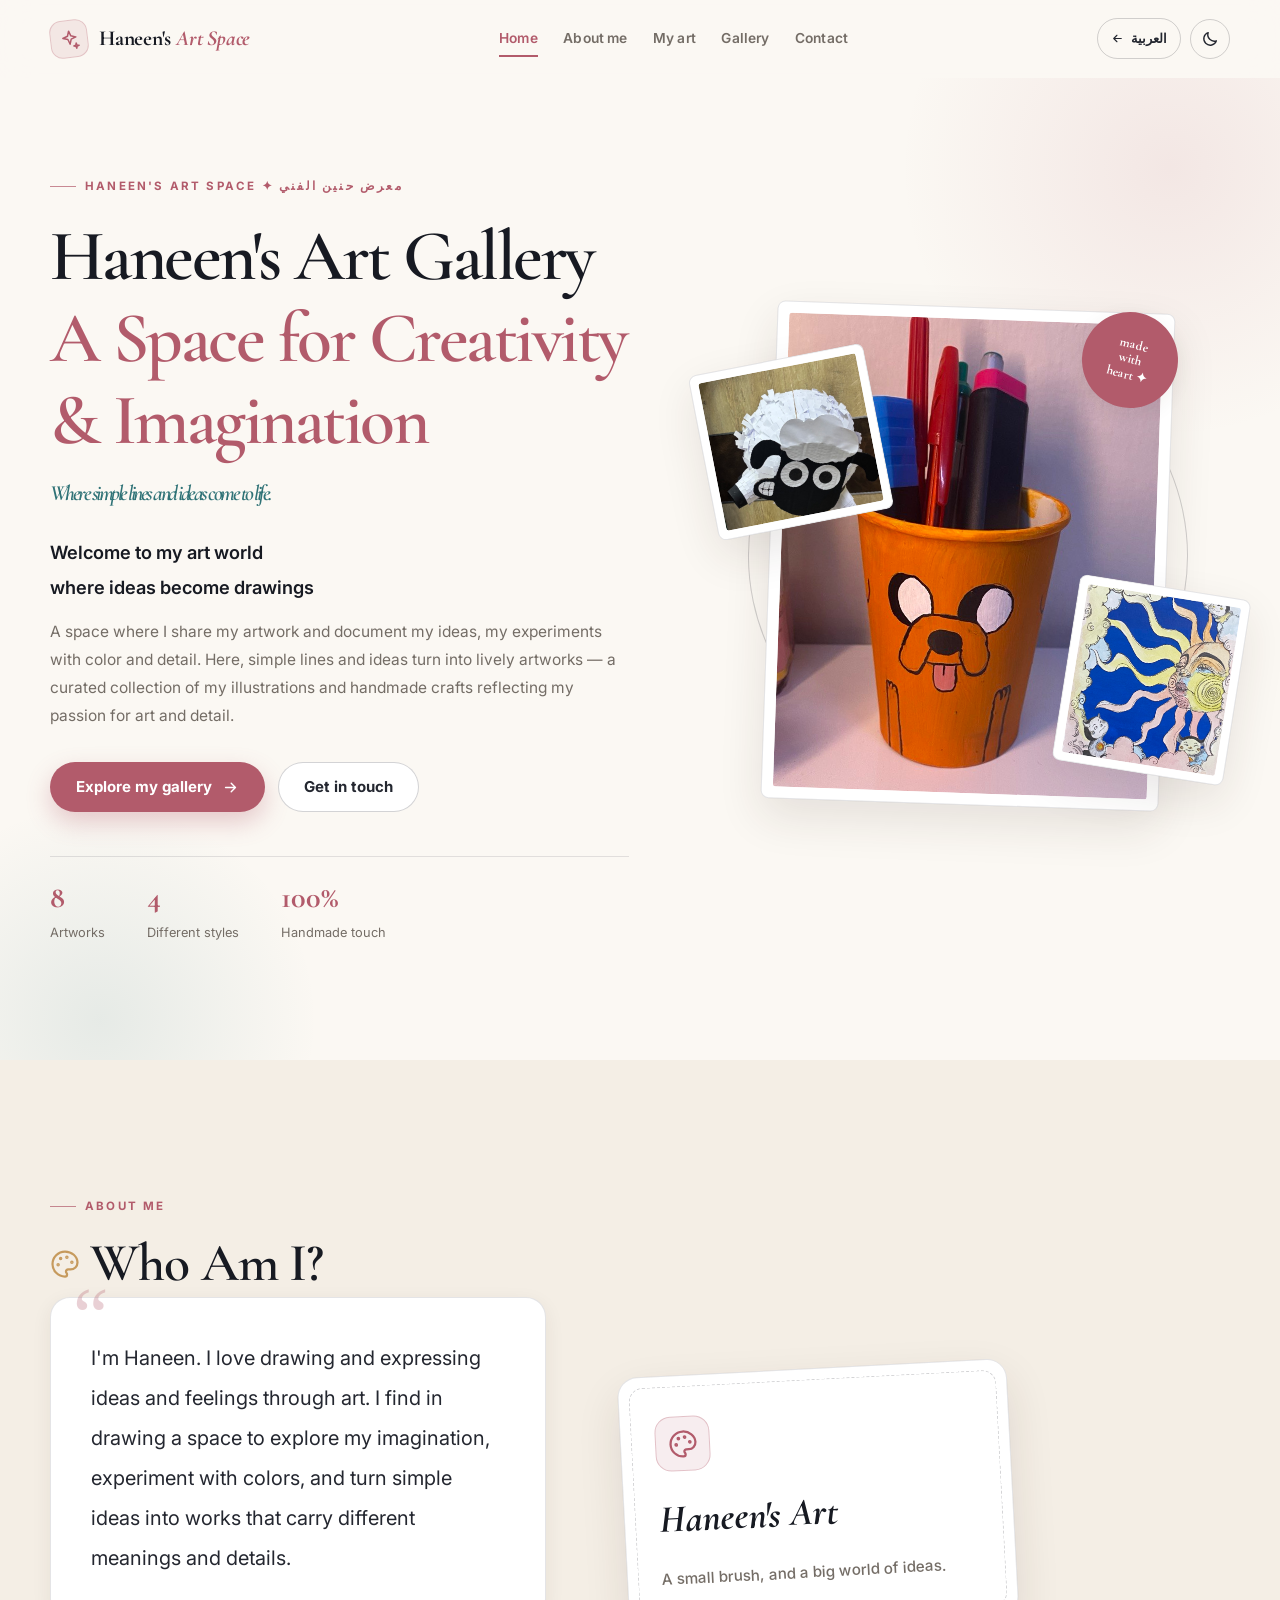
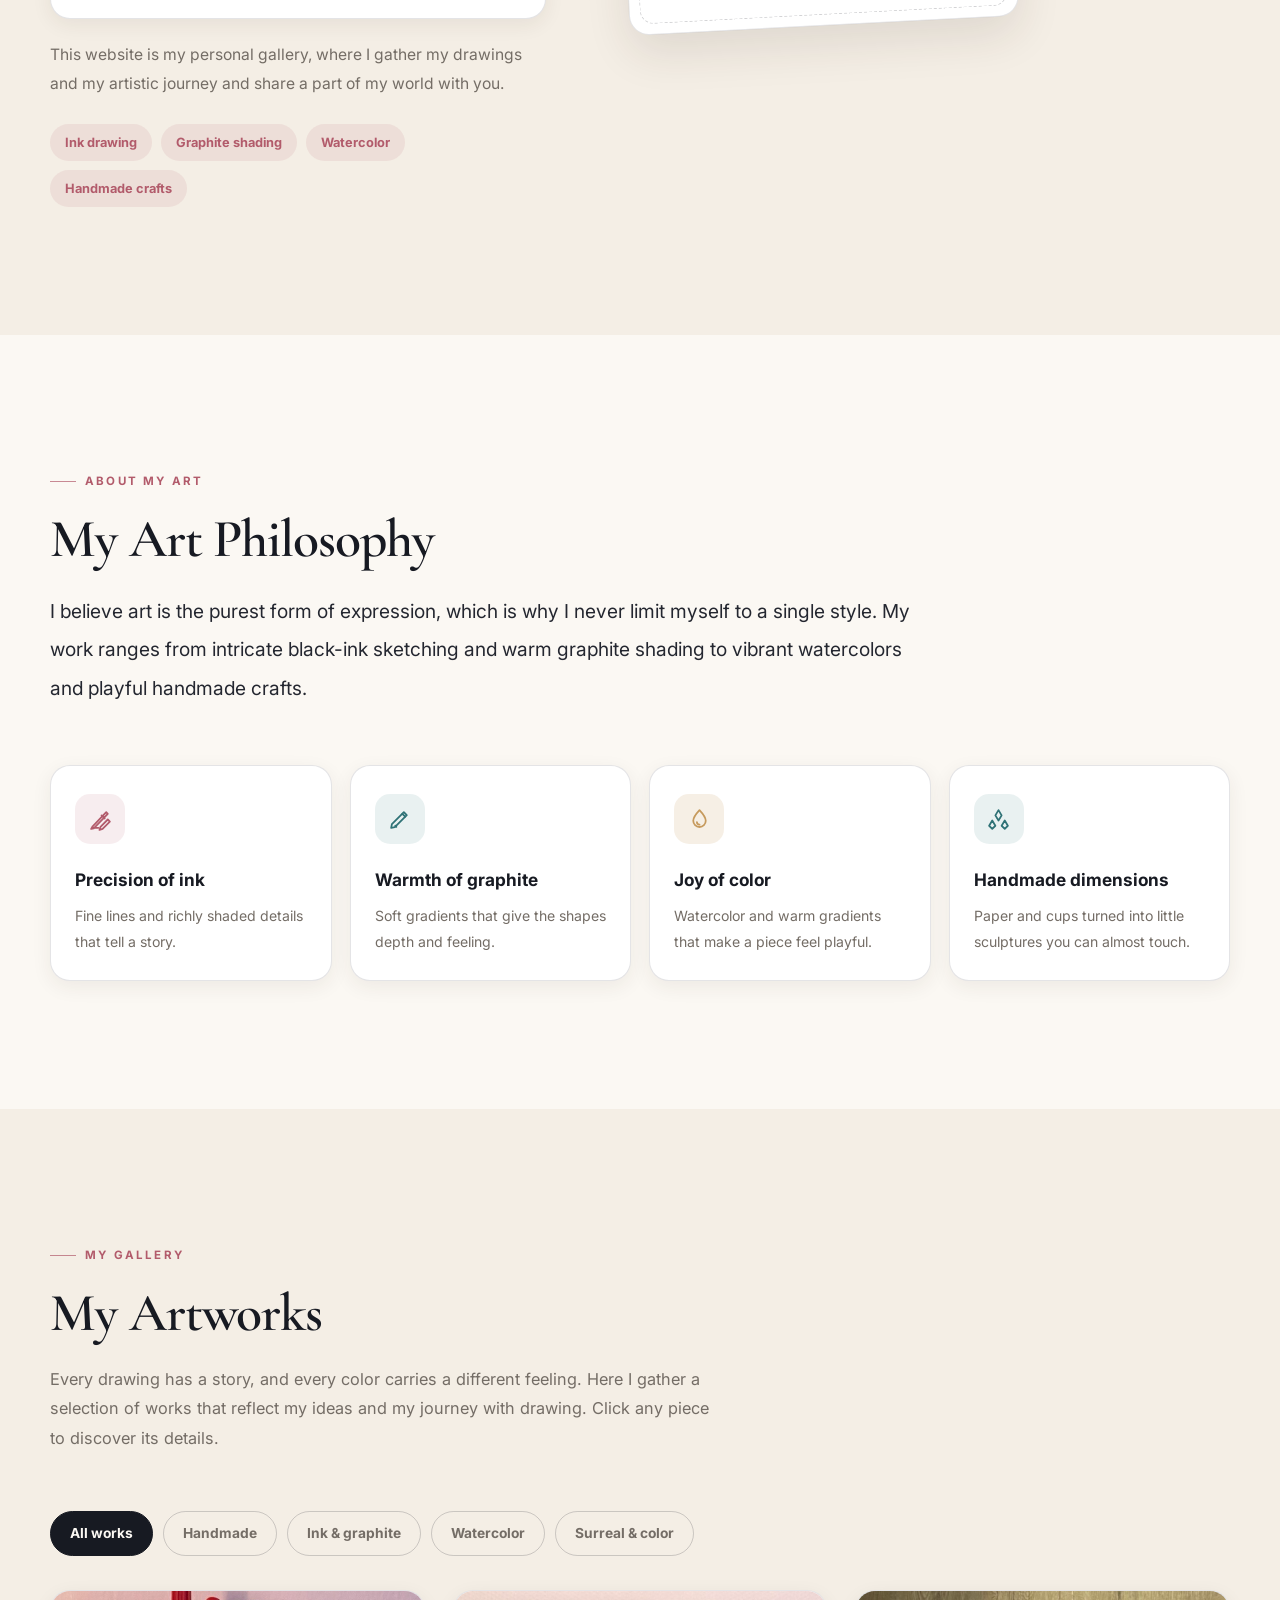
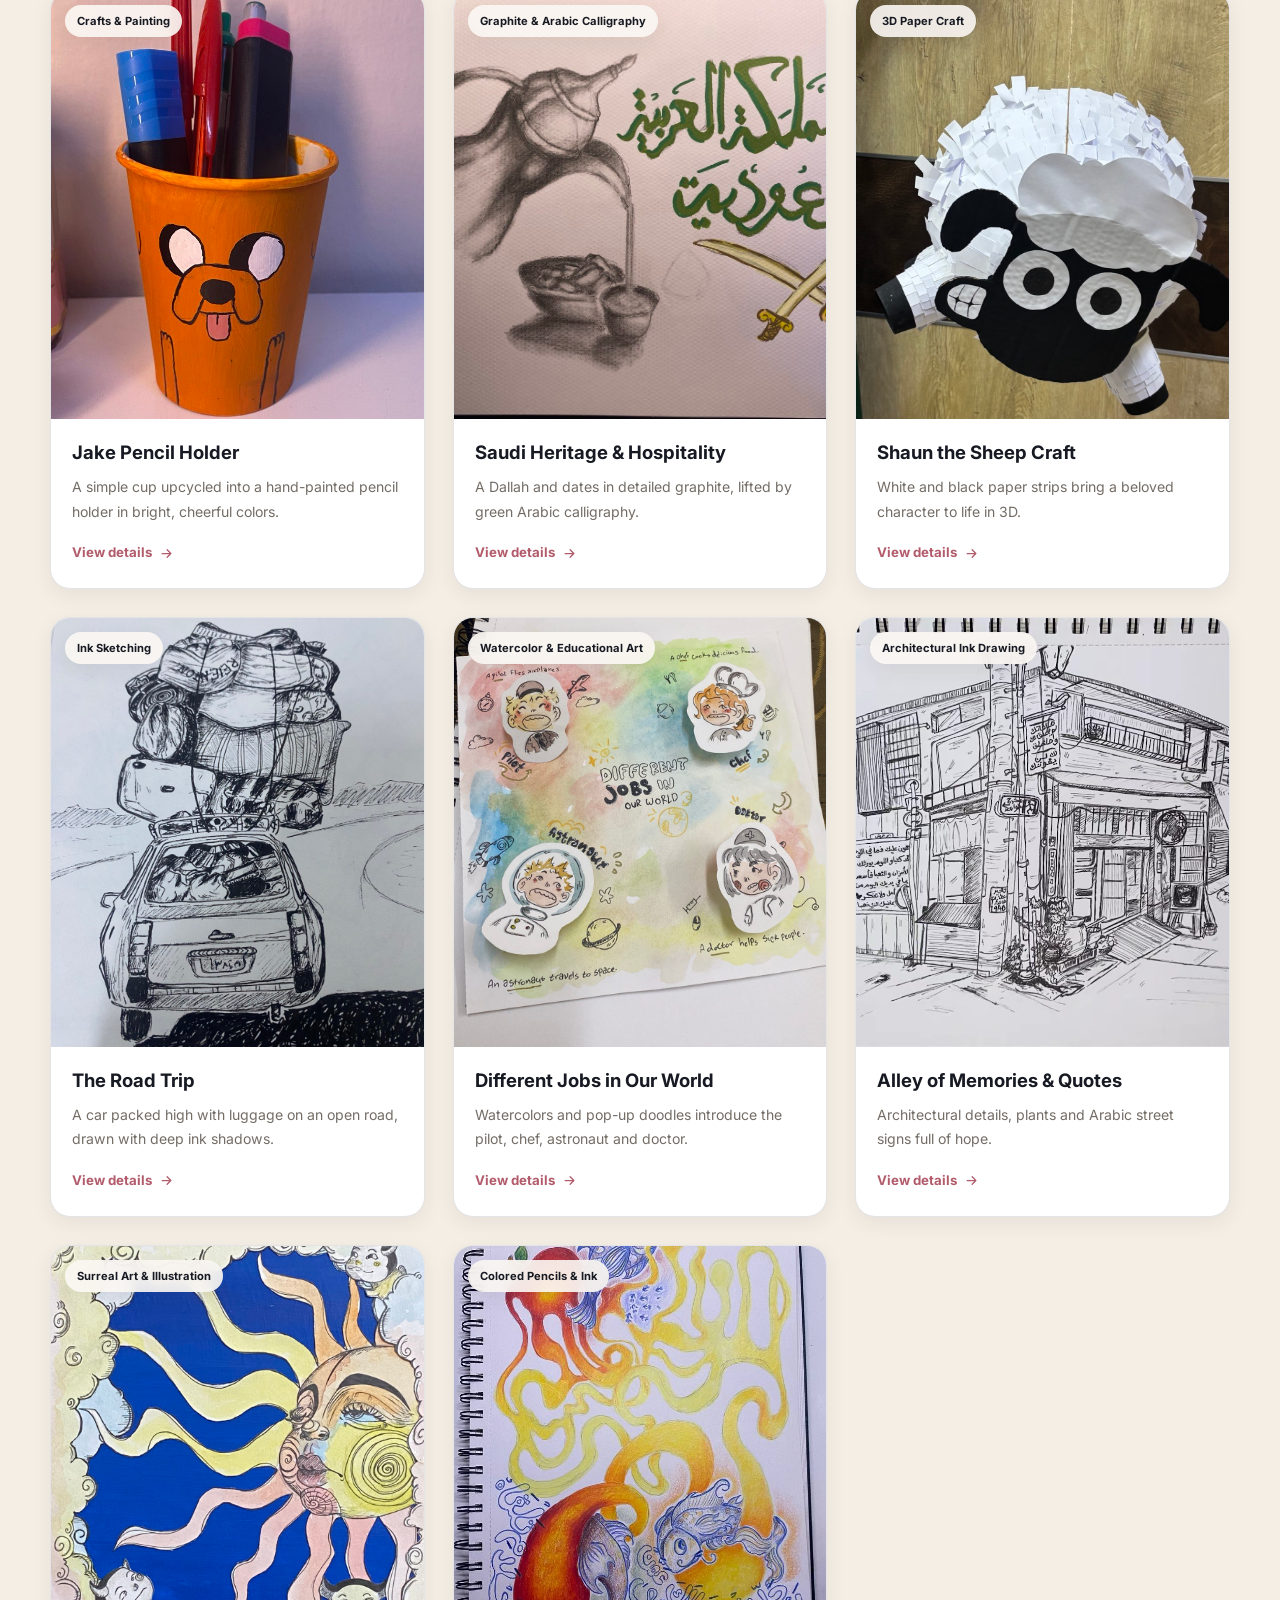
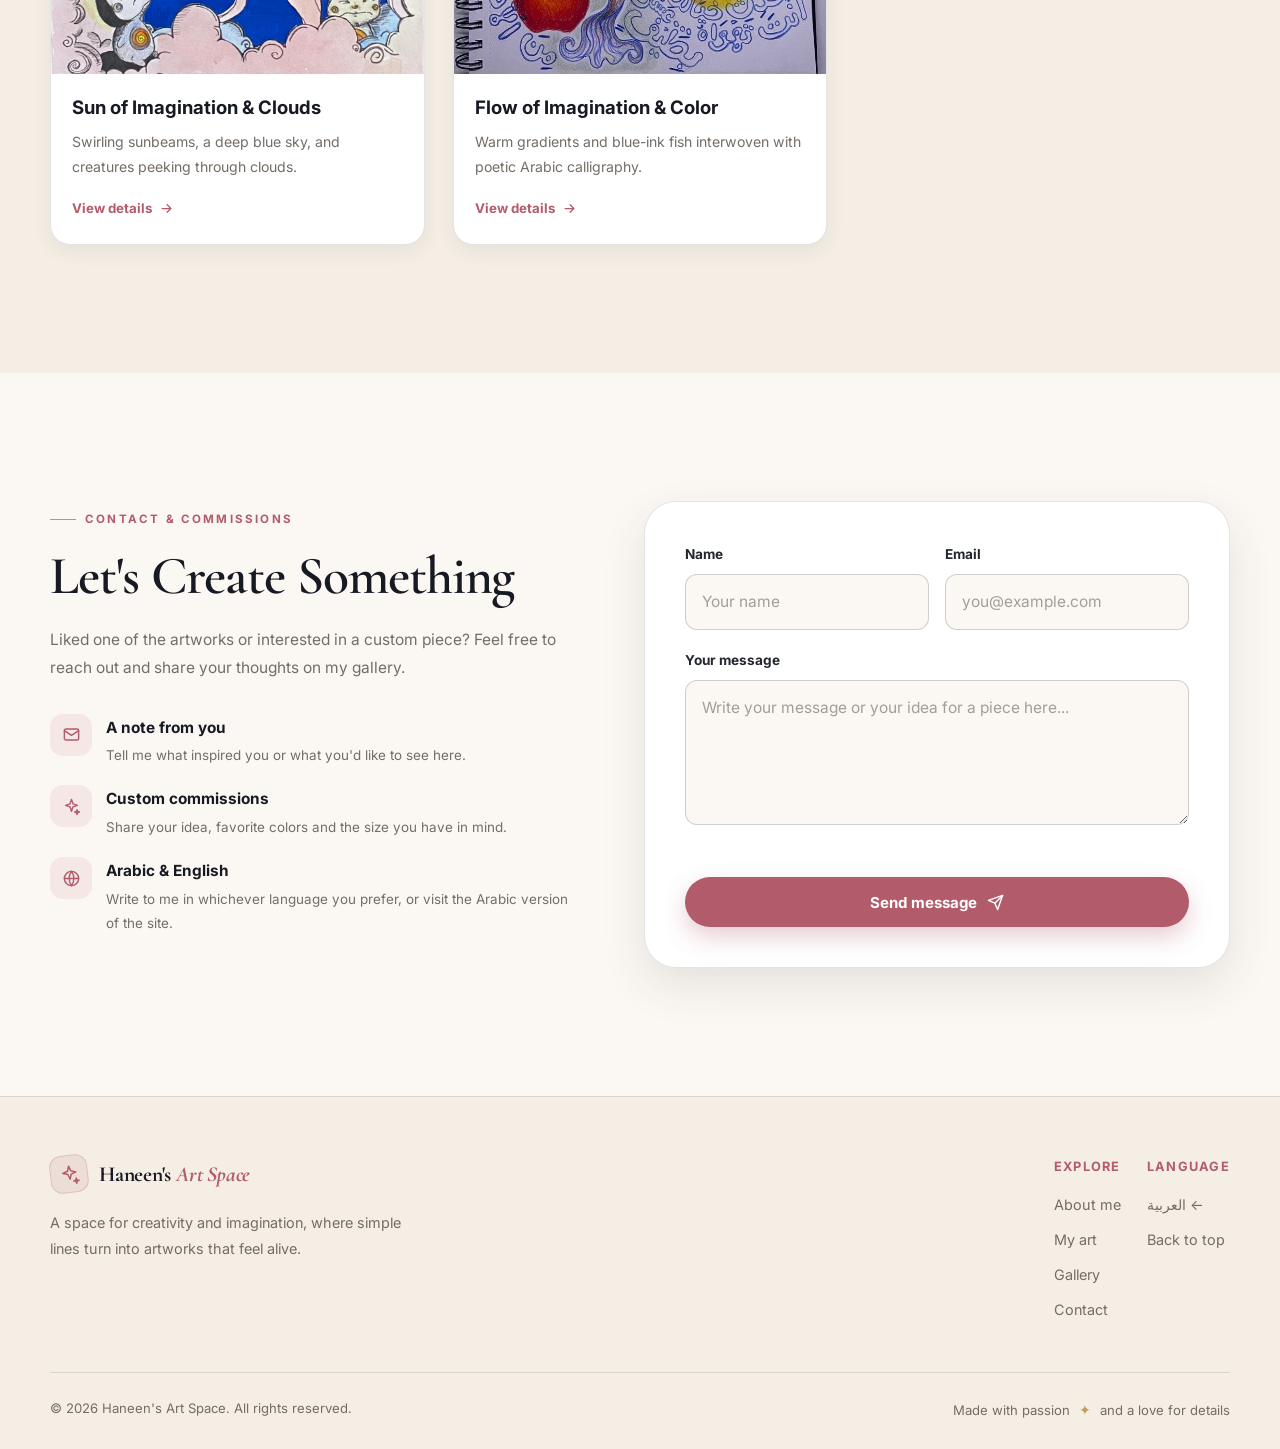
==== commit ff64112b: "Edit About me" ====
--- a/en.html
+++ b/en.html
@@ -122,7 +122,18 @@
       <div class="container about-grid">
         <div class="about-copy reveal">
           <span class="eyebrow">ABOUT ME</span>
-          <h2 class="section-title">Who Am I? <span class="fleur">✦</span></h2>
+          <h2 class="section-title" style="display: flex; align-items: center; justify-content: flex-start; gap: 10px;">
+            <span class="fleur" aria-hidden="true" style="display: inline-flex; vertical-align: middle;">
+              <svg width="30" height="30" viewBox="0 0 24 24" fill="none" stroke="currentColor" stroke-width="1.8" stroke-linecap="round" stroke-linejoin="round">
+                <circle cx="13.5" cy="6.5" r=".5" fill="currentColor"/>
+                <circle cx="17.5" cy="10.5" r=".5" fill="currentColor"/>
+                <circle cx="8.5" cy="7.5" r=".5" fill="currentColor"/>
+                <circle cx="6.5" cy="12.5" r=".5" fill="currentColor"/>
+                <path d="M12 2C6.5 2 2 6.5 2 12s4.5 10 10 10c.926 0 1.648-.746 1.648-1.688 0-.437-.18-.835-.437-1.125-.29-.289-.438-.652-.438-1.125a1.64 1.64 0 0 1 1.668-1.668h1.996c3.051 0 5.555-2.503 5.555-5.554C21.965 6.012 17.461 2 12 2z"/>
+              </svg>
+            </span>
+            <span>Who Am I?</span>
+          </h2>
           <div class="quote-card">
             <p>I'm Haneen. I love drawing and expressing ideas and feelings through art. I find in drawing a space to explore my imagination, experiment with colors, and turn simple ideas into works that carry different meanings and details.</p>
           </div>
@@ -134,19 +145,20 @@
             <span class="tag">Handmade crafts</span>
           </div>
         </div>
-
-        <div class="about-visual reveal" aria-hidden="true">
-          <div class="about-paper">
-            <div class="about-initial">ح</div>
-            <div class="about-signature">Haneen</div>
-            <p style="margin:14px 0 0;color:var(--muted);font-size:.88rem;">A small brush, and a big world of ideas.</p>
-          </div>
-          <div class="hero-float hero-float--two">
-            <img src="assets/img/flow-of-imagination.jpg" alt="" loading="lazy">
-          </div>
-        </div>
-      </div>
-    </section>
+        <div class="about-paper">
+          <div class="about-art-badge" style="width: 55px; height: 55px; margin-bottom: 14px; border-radius: 16px; display: grid; place-items: center; background: var(--accent-soft); color: var(--accent); border: 1px solid color-mix(in srgb, var(--accent) 30%, transparent);">
+            <svg width="30" height="30" viewBox="0 0 24 24" fill="none" stroke="currentColor" stroke-width="1.8" stroke-linecap="round" stroke-linejoin="round">
+              <circle cx="13.5" cy="6.5" r=".6" fill="currentColor"/>
+              <circle cx="17.5" cy="10.5" r=".6" fill="currentColor"/>
+              <circle cx="8.5" cy="7.5" r=".6" fill="currentColor"/>
+              <circle cx="6.5" cy="12.5" r=".6" fill="currentColor"/>
+              <path d="M12 2C6.5 2 2 6.5 2 12s4.5 10 10 10c.926 0 1.648-.746 1.648-1.688 0-.437-.18-.835-.437-1.125-.29-.289-.438-.652-.438-1.125a1.64 1.64 0 0 1 1.668-1.668h1.996c3.051 0 5.555-2.503 5.555-5.554C21.965 6.012 17.461 2 12 2z"/>
+            </svg>
+          </div>
+          <div class="about-signature" style="font-size: 2.4rem; font-weight: 700;">Haneen's Art</div>
+          <p style="margin: 12px 0 0; color: var(--muted); font-size: 0.95rem; font-weight: 500; line-height: 1.7;">A small brush, and a big world of ideas.</p>
+        </div>
+      </section>
 
     <!-- ============ Philosophy ============ -->
     <section class="section" id="philosophy">
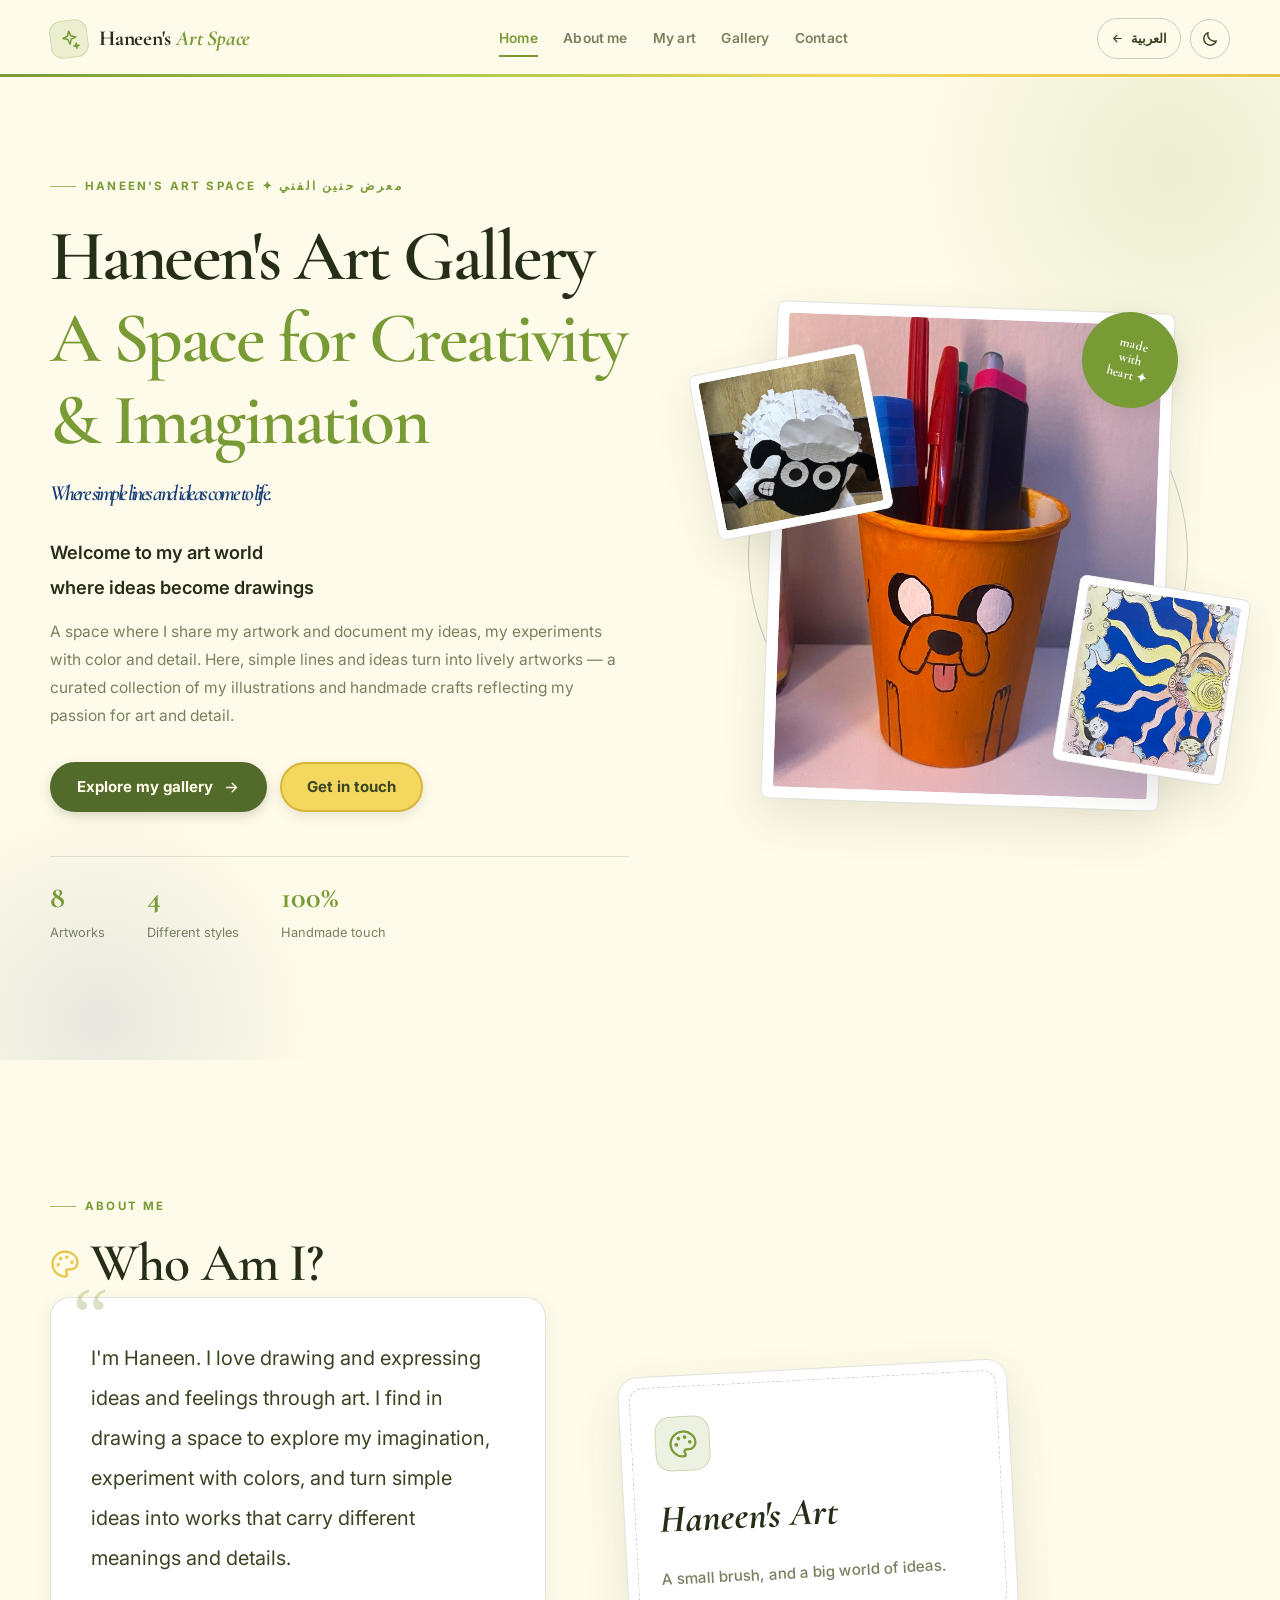
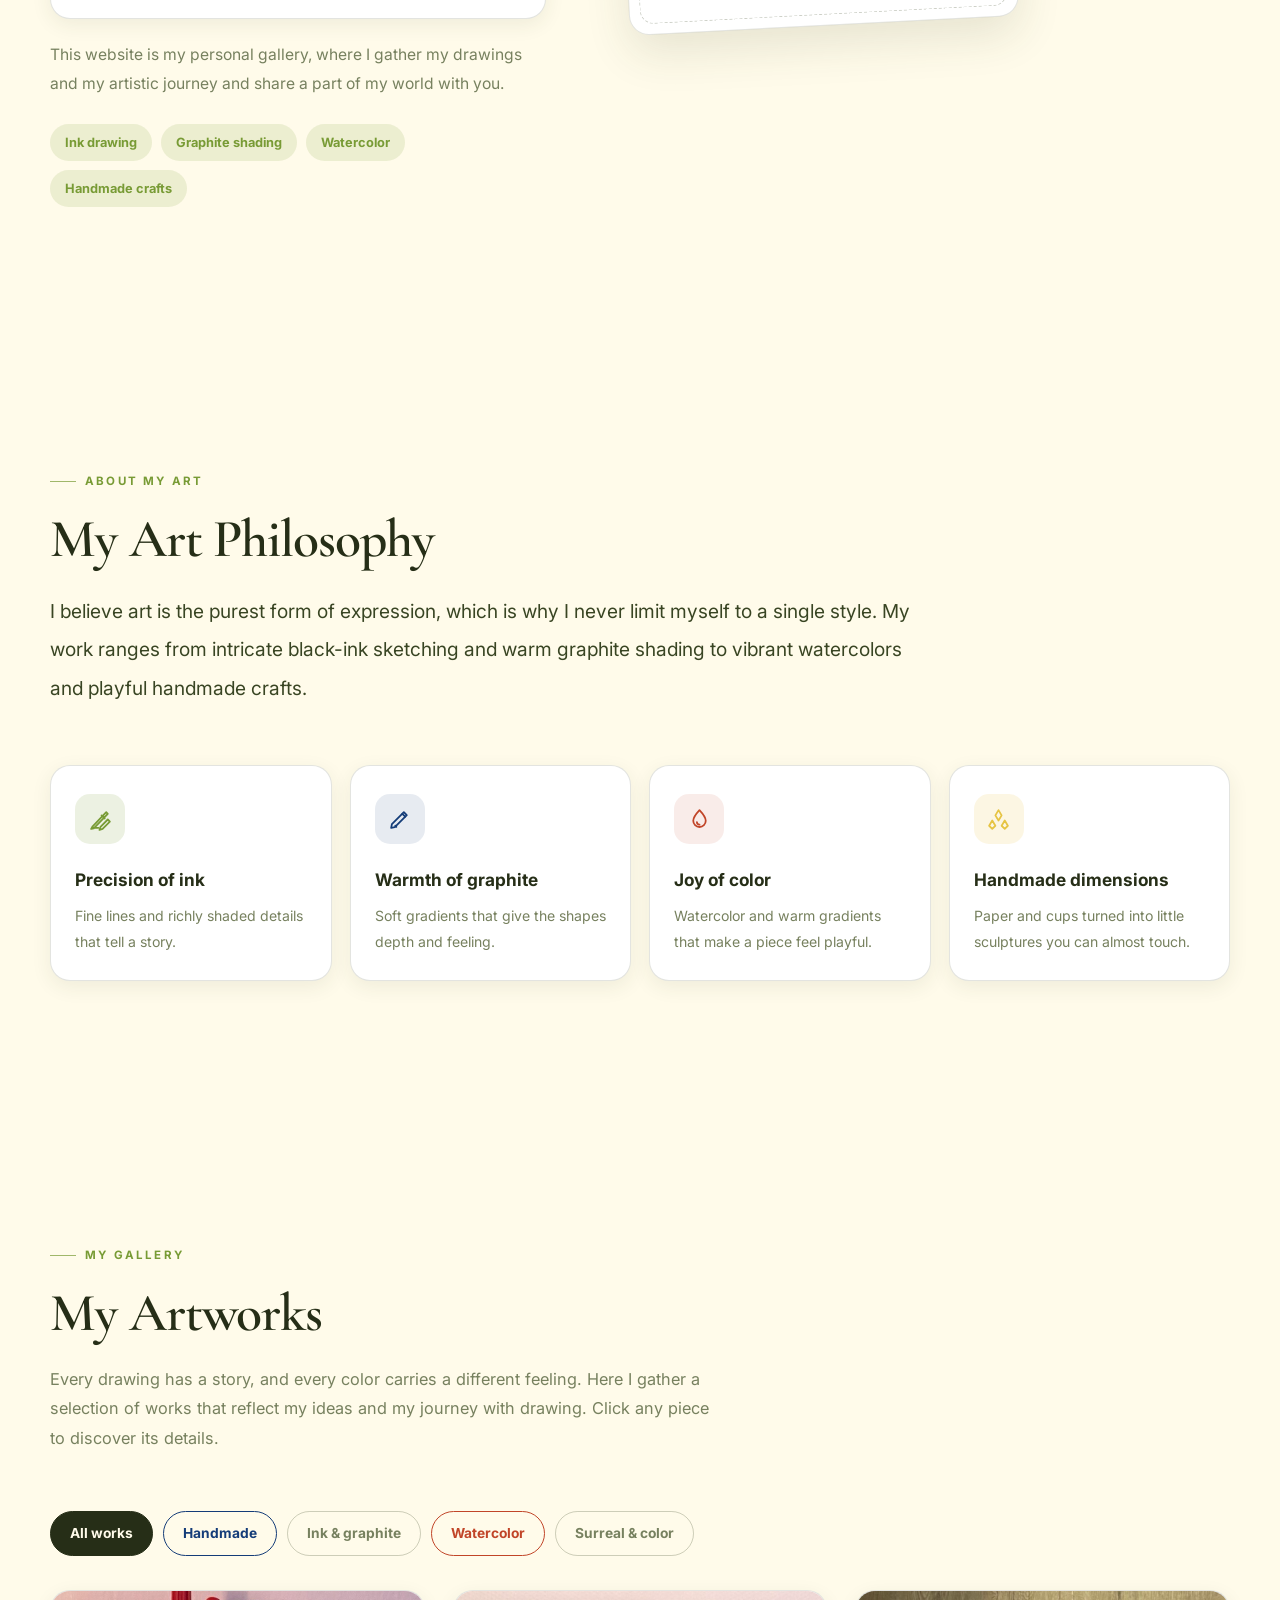
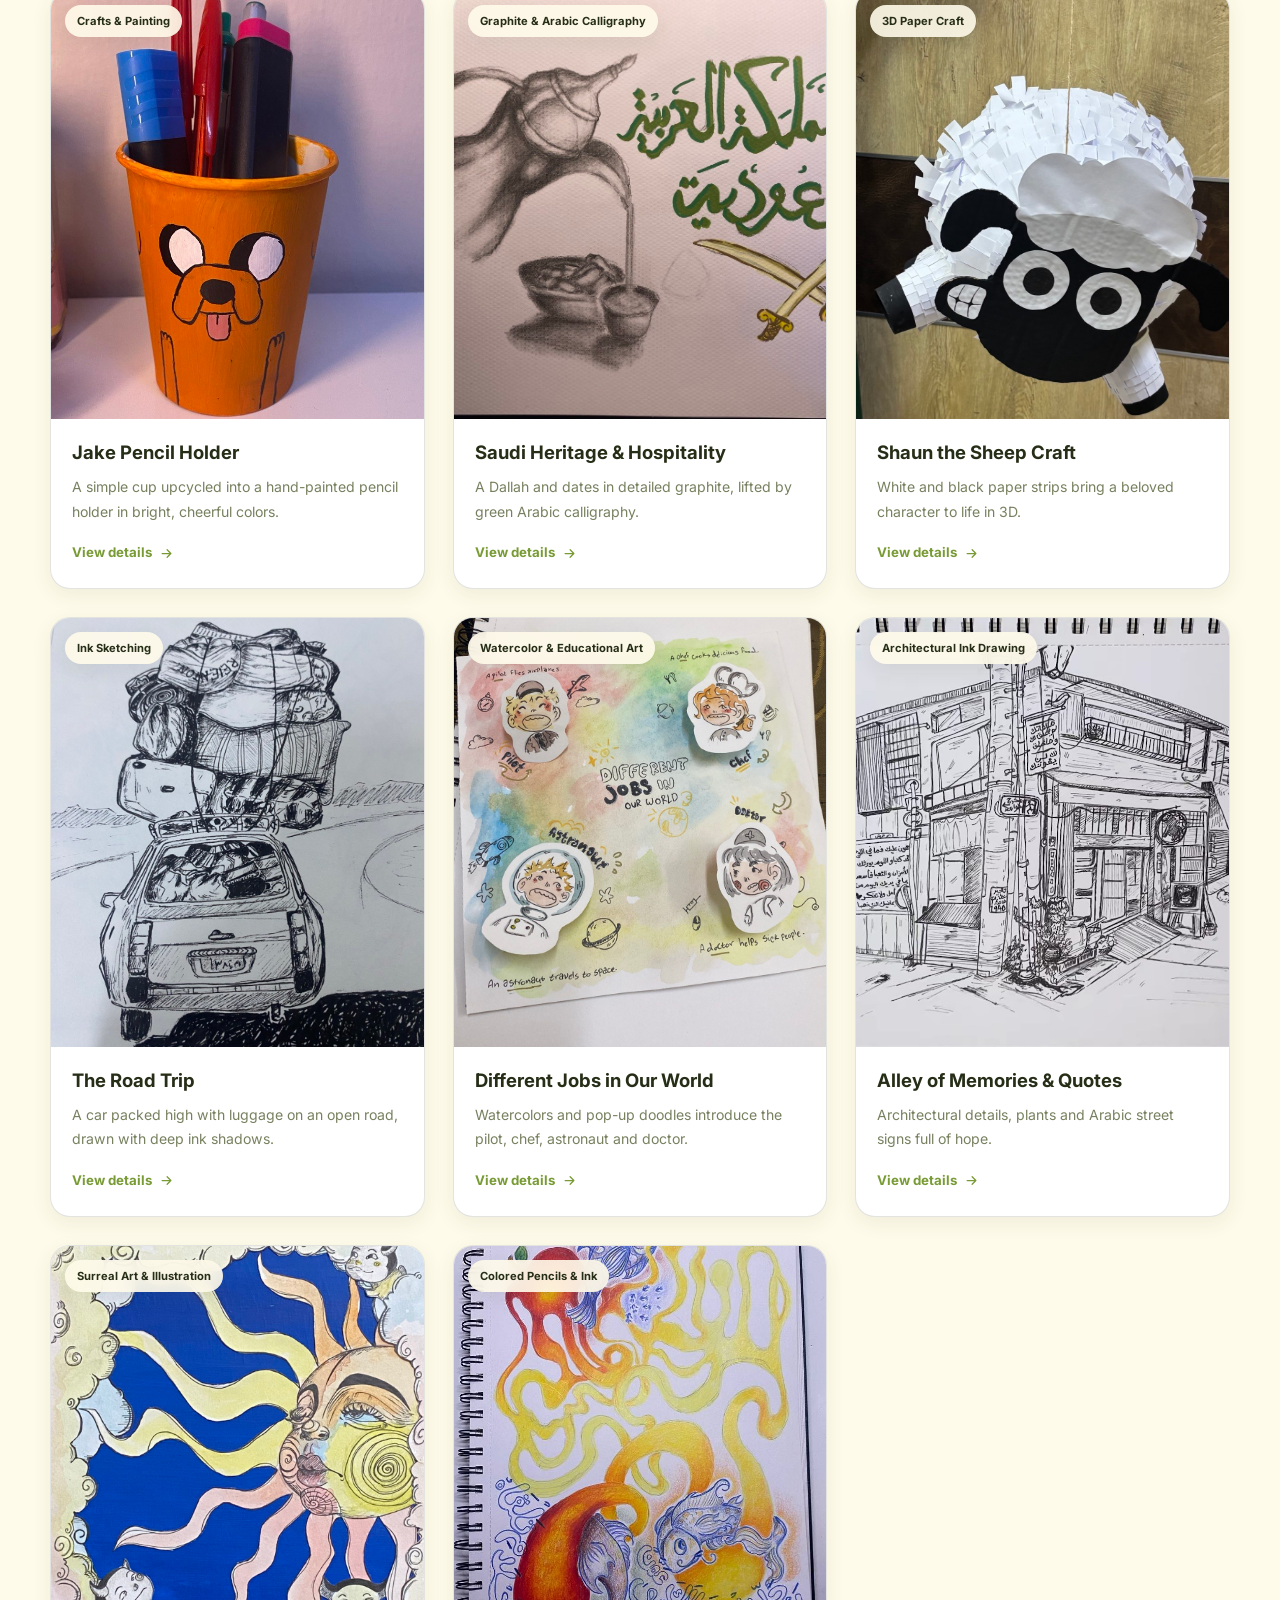
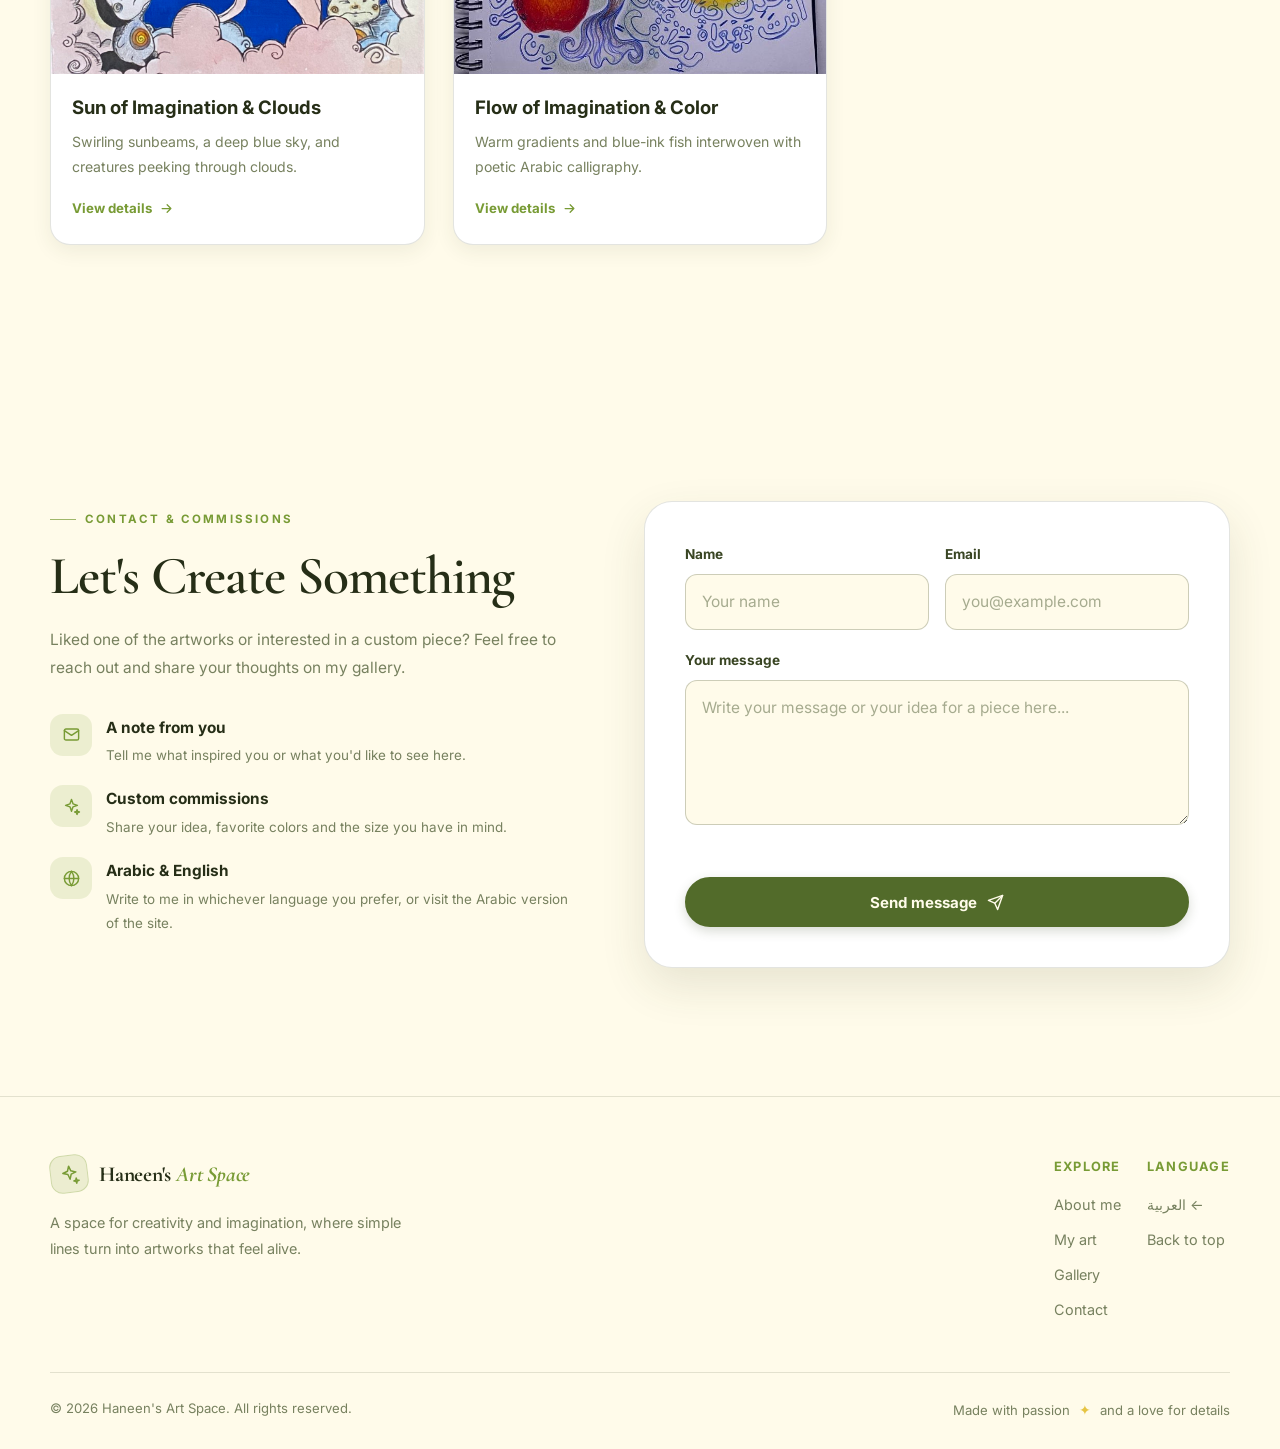
==== commit ebc5f785: "Color change" ====
--- a/en.html
+++ b/en.html
@@ -4,7 +4,7 @@
   <meta charset="UTF-8">
   <meta name="viewport" content="width=device-width, initial-scale=1.0">
   <meta name="description" content="Haneen's Art Gallery — a space for creativity and imagination. A curated collection of illustrations, sketches and handmade crafts.">
-  <meta name="theme-color" content="#fbf8f3">
+  <meta name="theme-color" content="#fffbea">
   <title>Haneen's Art Space | Art Gallery</title>
 
   <link rel="preconnect" href="https://fonts.googleapis.com">
--- a/assets/css/style.css
+++ b/assets/css/style.css
@@ -6,29 +6,30 @@
 :root {
   color-scheme: light;
 
-  --bg: #fbf8f3;
-  --bg-2: #f4eee5;
-  --surface: #ffffff;
-  --surface-2: #f8f3ec;
-  --text: #242730;
-  --text-strong: #171a22;
-  --muted: #746d66;
-  --line: rgba(36, 39, 48, 0.12);
-  --line-strong: rgba(36, 39, 48, 0.2);
-
-  --accent: #b25b6b;
-  --accent-2: #2f7276;
-  --accent-soft: rgba(178, 91, 107, 0.11);
-  --accent-2-soft: rgba(47, 114, 118, 0.1);
-  --gold: #c69a5d;
-
-  --shadow-sm: 0 6px 20px rgba(52, 36, 26, 0.07);
-  --shadow-md: 0 18px 45px rgba(52, 36, 26, 0.11);
-  --shadow-lg: 0 30px 80px rgba(30, 21, 15, 0.22);
+  --bg: #fffbea;            
+  --bg-alt: #f5f7e8;     
+  --surface: #ffffff;       
+  --surface-2: #fff9df;
+  --text: #394523;         
+  --text-strong: #262e17; 
+  --muted: #77815f;         
+  --line: rgba(57, 69, 35, 0.14);
+  --line-strong: rgba(57, 69, 35, 0.25);
+
+  --accent: #789b35;        
+  --accent-2: #143c78;     
+  --accent-soft: rgba(120, 155, 53, 0.14);
+  --accent-2-soft: rgba(20, 60, 120, 0.1);
+  --gold: #e6c443;           
+  --red: #c14528;           
+
+  --shadow-sm: 0 6px 20px rgba(57, 69, 35, 0.08);
+  --shadow-md: 0 18px 45px rgba(57, 69, 35, 0.12);
+  --shadow-lg: 0 30px 80px rgba(38, 46, 23, 0.22);
 
   --radius-sm: 12px;
   --radius-md: 20px;
-  --radius-lg: 32px;
+  --radius-lg: 28px;
 
   --header-h: 78px;
   --font-ar: "Tajawal", "Segoe UI", Tahoma, sans-serif;
@@ -42,26 +43,29 @@
 :root[data-theme="dark"] {
   color-scheme: dark;
 
-  --bg: #0e1219;
-  --bg-2: #131922;
-  --surface: #181f29;
-  --surface-2: #1e2632;
-  --text: #eee8df;
-  --text-strong: #fbf6ee;
-  --muted: #a9a29a;
-  --line: rgba(238, 232, 223, 0.14);
-  --line-strong: rgba(238, 232, 223, 0.24);
-
-  --accent: #e7a098;
-  --accent-2: #83bdb6;
-  --accent-soft: rgba(231, 160, 152, 0.14);
-  --accent-2-soft: rgba(131, 189, 182, 0.12);
-  --gold: #dcb67d;
-
-  --shadow-sm: 0 6px 20px rgba(0, 0, 0, 0.25);
-  --shadow-md: 0 18px 45px rgba(0, 0, 0, 0.35);
-  --shadow-lg: 0 30px 80px rgba(0, 0, 0, 0.55);
-}
+  --bg: #121622;             /* خلفية ليلية عميقة ونظيفة */
+  --bg-2: #181f2e;           /* خلفية بديلة متناسقة للأقسام */
+  --surface: #1e263a;        /* خلفية البطاقات بدرجة واضحة وجميلة */
+  --surface-2: #252f47;
+  --text: #fef6e4;           /* نص كريمي ناصع وواضح */
+  --text-strong: #ffffff;    /* عناوين بيضاء ناصعة */
+  --muted: #a4b0c5;          /* لون النصوص الثانوية مريح للعين */
+  --line: rgba(254, 246, 228, 0.14);
+  --line-strong: rgba(254, 246, 228, 0.25);
+
+  /* درجات الألوان المتناسقة في الوضع الليلي */
+  --accent: #86b039;         /* أخضر زيتوني دافئ ومشرق (مناسب لهويتك) */
+  --accent-2: #60a5fa;       /* أزرق ليلي هادئ */
+  --accent-soft: rgba(134, 176, 57, 0.18);
+  --accent-2-soft: rgba(96, 165, 250, 0.15);
+  --gold: #f4d75e;           /* أصفر ذهبي دافئ للتمييز */
+  --red: #f87171;            /* أحمر هادئ للوضع الليلي */
+
+  --shadow-sm: 0 6px 20px rgba(0, 0, 0, 0.4);
+  --shadow-md: 0 18px 45px rgba(0, 0, 0, 0.6);
+  --shadow-lg: 0 30px 80px rgba(0, 0, 0, 0.8);
+}
+
 
 html[lang="en"] {
   --font-display: var(--font-en-display);
@@ -1001,3 +1005,89 @@
   .reveal { opacity: 1; transform: none; }
   body { background: #fff; color: #000; }
 }
+
+/* ---------- لمسات مطابقة للمشروع السابق ---------- */
+/* الشريط المتدرج أسفل الهيدر */
+.site-header::after {
+  content: "";
+  position: absolute;
+  bottom: 0;
+  inset-inline: 0;
+  height: 3px;
+  background: linear-gradient(90deg, #789b35, #a9c94a, #f4d75e, #e6c443);
+}
+
+:root[data-theme="dark"] .site-header::after {
+  background: linear-gradient(90deg, #a3e635, #60a5fa, #f4d75e, #fbbf24);
+}
+
+/* الأزرار في الوضع النهاري */
+.btn--primary {
+  background: #526b2a;
+  color: #fffbea;
+  border: 2px solid #526b2a;
+  box-shadow: 0 4px 12px rgba(57, 69, 35, 0.2);
+}
+.btn--primary:hover {
+  background: #394523;
+  border-color: #394523;
+  color: #fff;
+}
+
+.btn--ghost {
+  background: #f4d75e;
+  color: #394523;
+  border: 2px solid #d6b63d;
+  box-shadow: 0 4px 12px rgba(57, 69, 35, 0.12);
+}
+.btn--ghost:hover {
+  background: #e6c443;
+  border-color: #c5a32a;
+  color: #262e17;
+}
+
+/* الأزرار في الوضع الليلي */
+:root[data-theme="dark"] .btn--primary {
+  background: #394523;
+  color: #fef6e4;
+  border: 2px solid #526b2a;
+}
+:root[data-theme="dark"] .btn--primary:hover {
+  background: #2b351a;
+  border-color: #789b35;
+}
+
+:root[data-theme="dark"] .btn--ghost {
+  background: #b89628;
+  color: #111625;
+  border: 2px solid #92751d;
+}
+:root[data-theme="dark"] .btn--ghost:hover {
+  background: #9c7e1e;
+  color: #090d16;
+}
+
+/* تخصيص ألوان أزرار الفلترة في المعرض */
+.filter-btn[data-filter="handmade"] {
+  border-color: var(--accent-2); /* الأزرق */
+  color: var(--accent-2);
+}
+.filter-btn[data-filter="handmade"].is-active {
+  background: var(--accent-2);
+  color: #fff;
+}
+
+.filter-btn[data-filter="watercolor"] {
+  border-color: var(--red); /* الأحمر */
+  color: var(--red);
+}
+.filter-btn[data-filter="watercolor"].is-active {
+  background: var(--red);
+  color: #fff;
+}
+
+/* تلوين أيقونات فلسفتي الفنية بالألوان المطلوبة */
+.medium-card:nth-child(1) .medium-icon { color: var(--accent); background: var(--accent-soft); } /* أخضر */
+.medium-card:nth-child(2) .medium-icon { color: var(--accent-2); background: var(--accent-2-soft); } /* أزرق */
+.medium-card:nth-child(3) .medium-icon { color: var(--red); background: rgba(193, 69, 40, 0.1); } /* أحمر */
+.medium-card:nth-child(4) .medium-icon { color: var(--gold); background: rgba(230, 196, 67, 0.15); } /* أصفر */
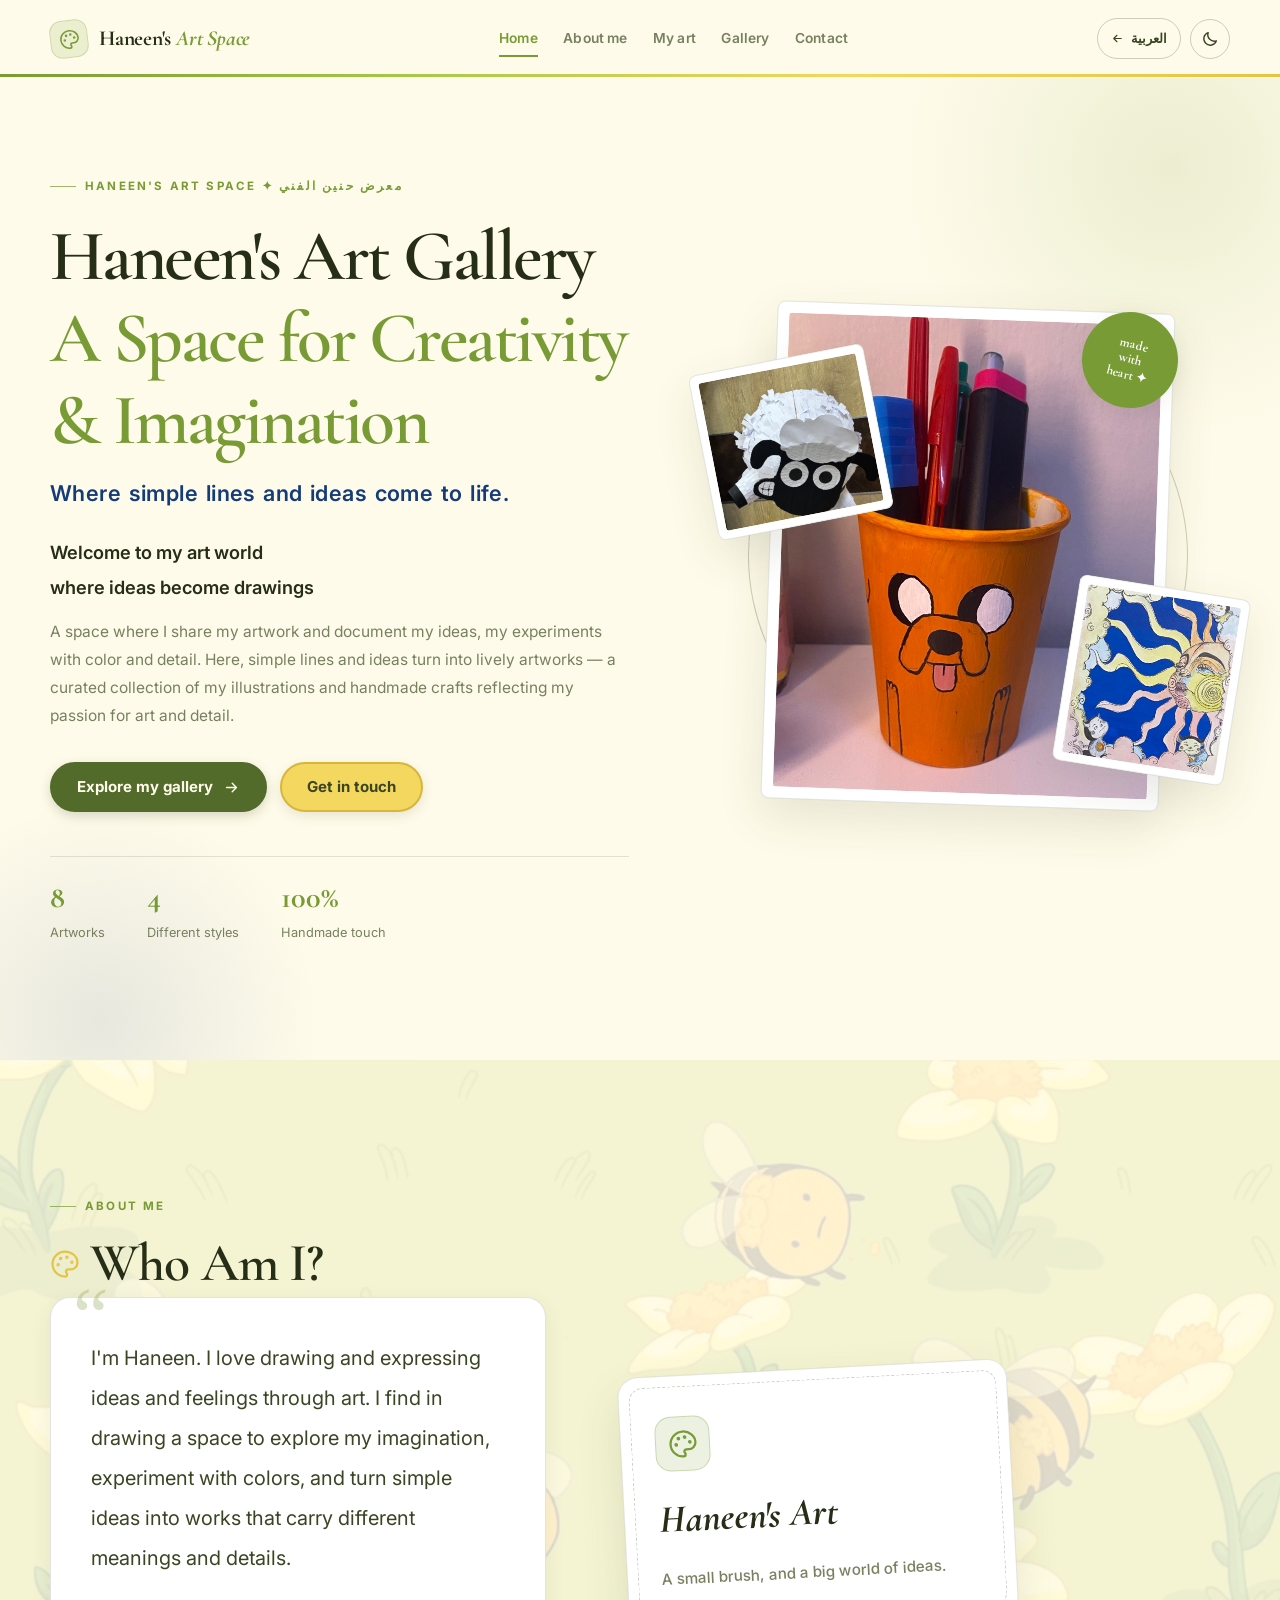
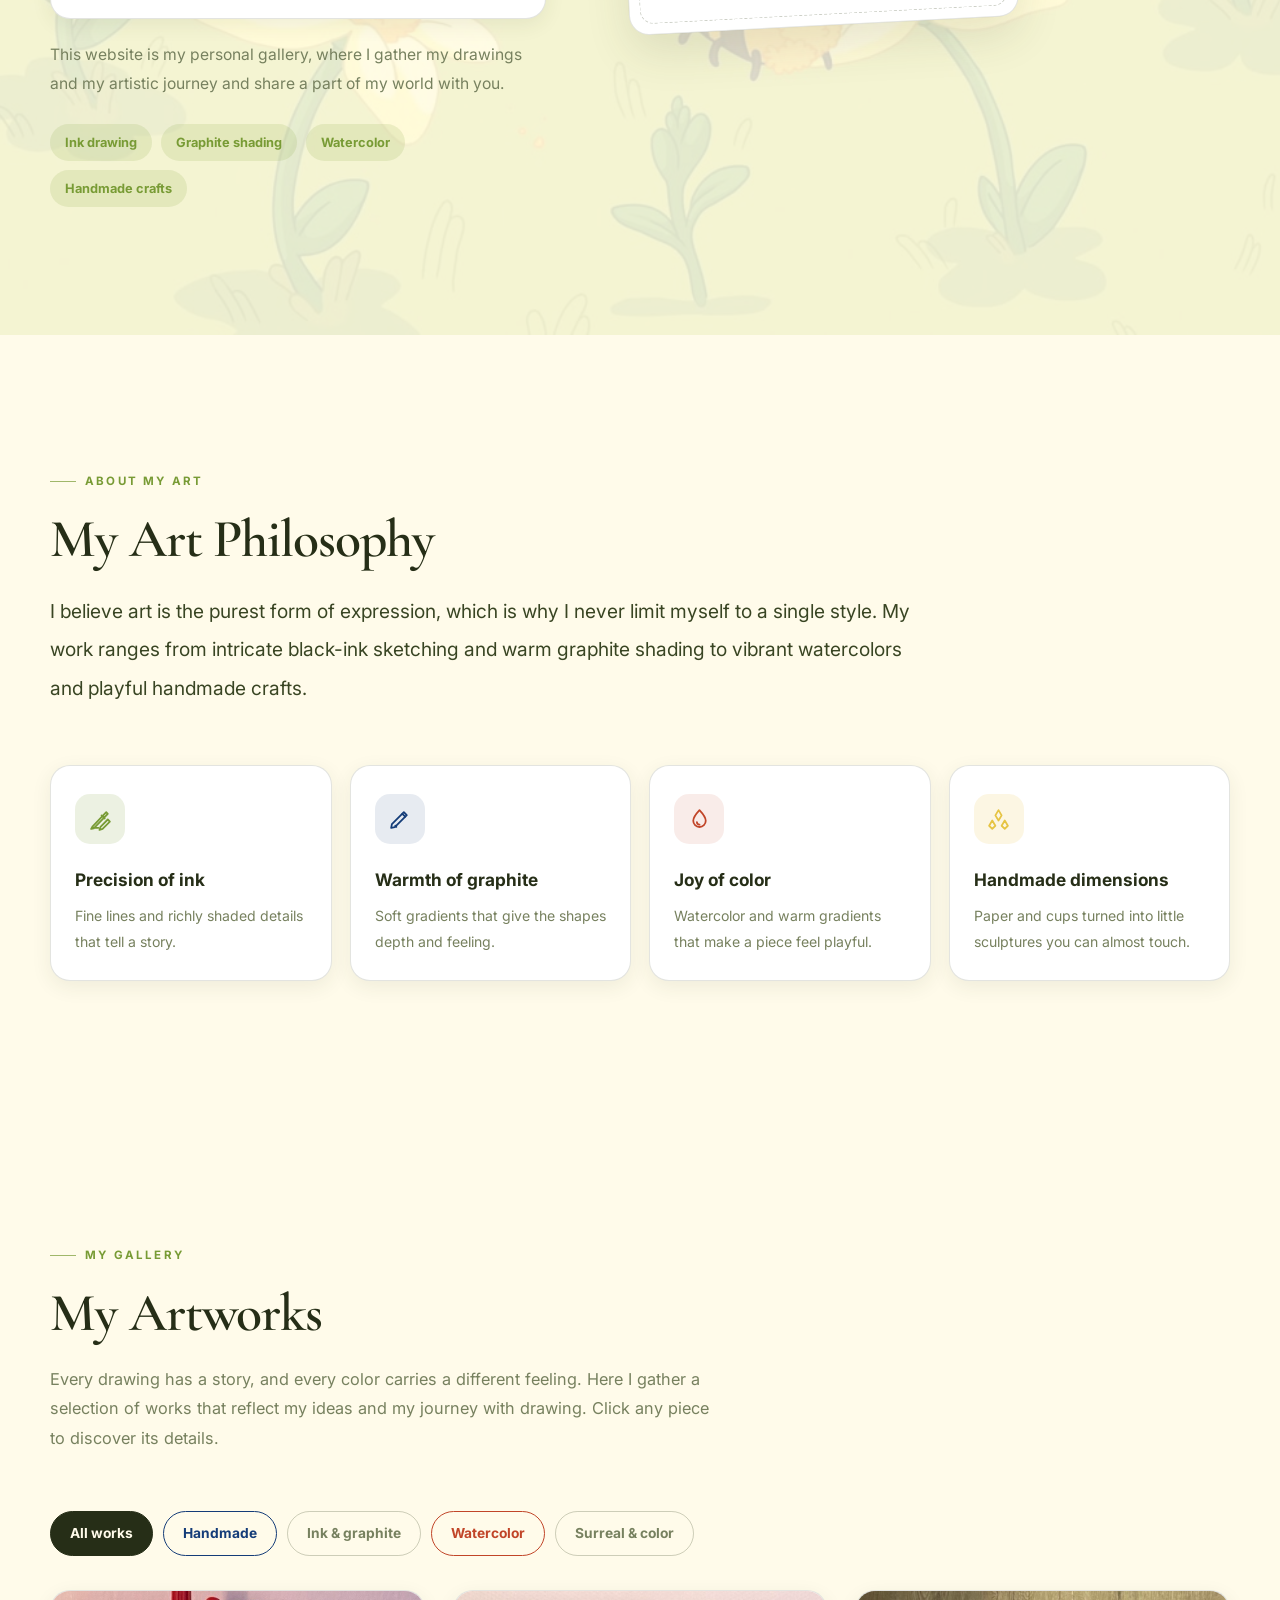
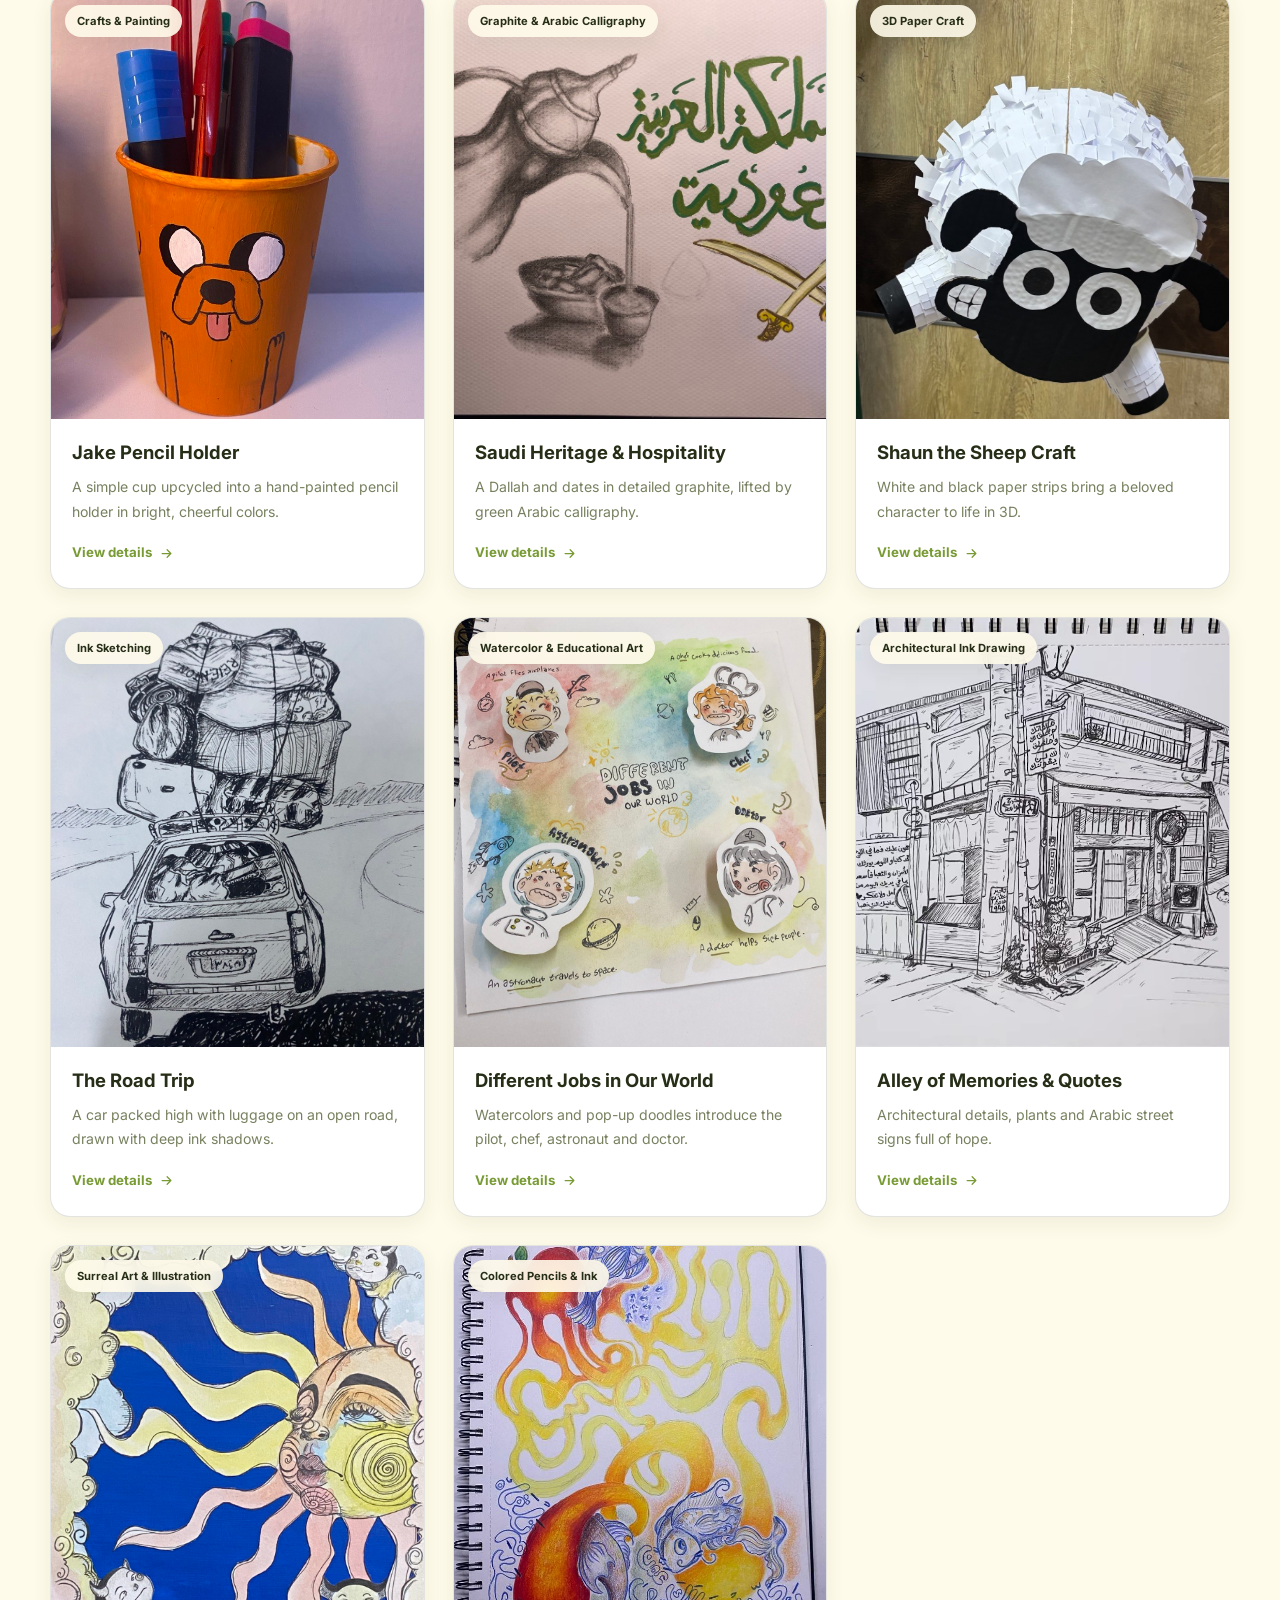
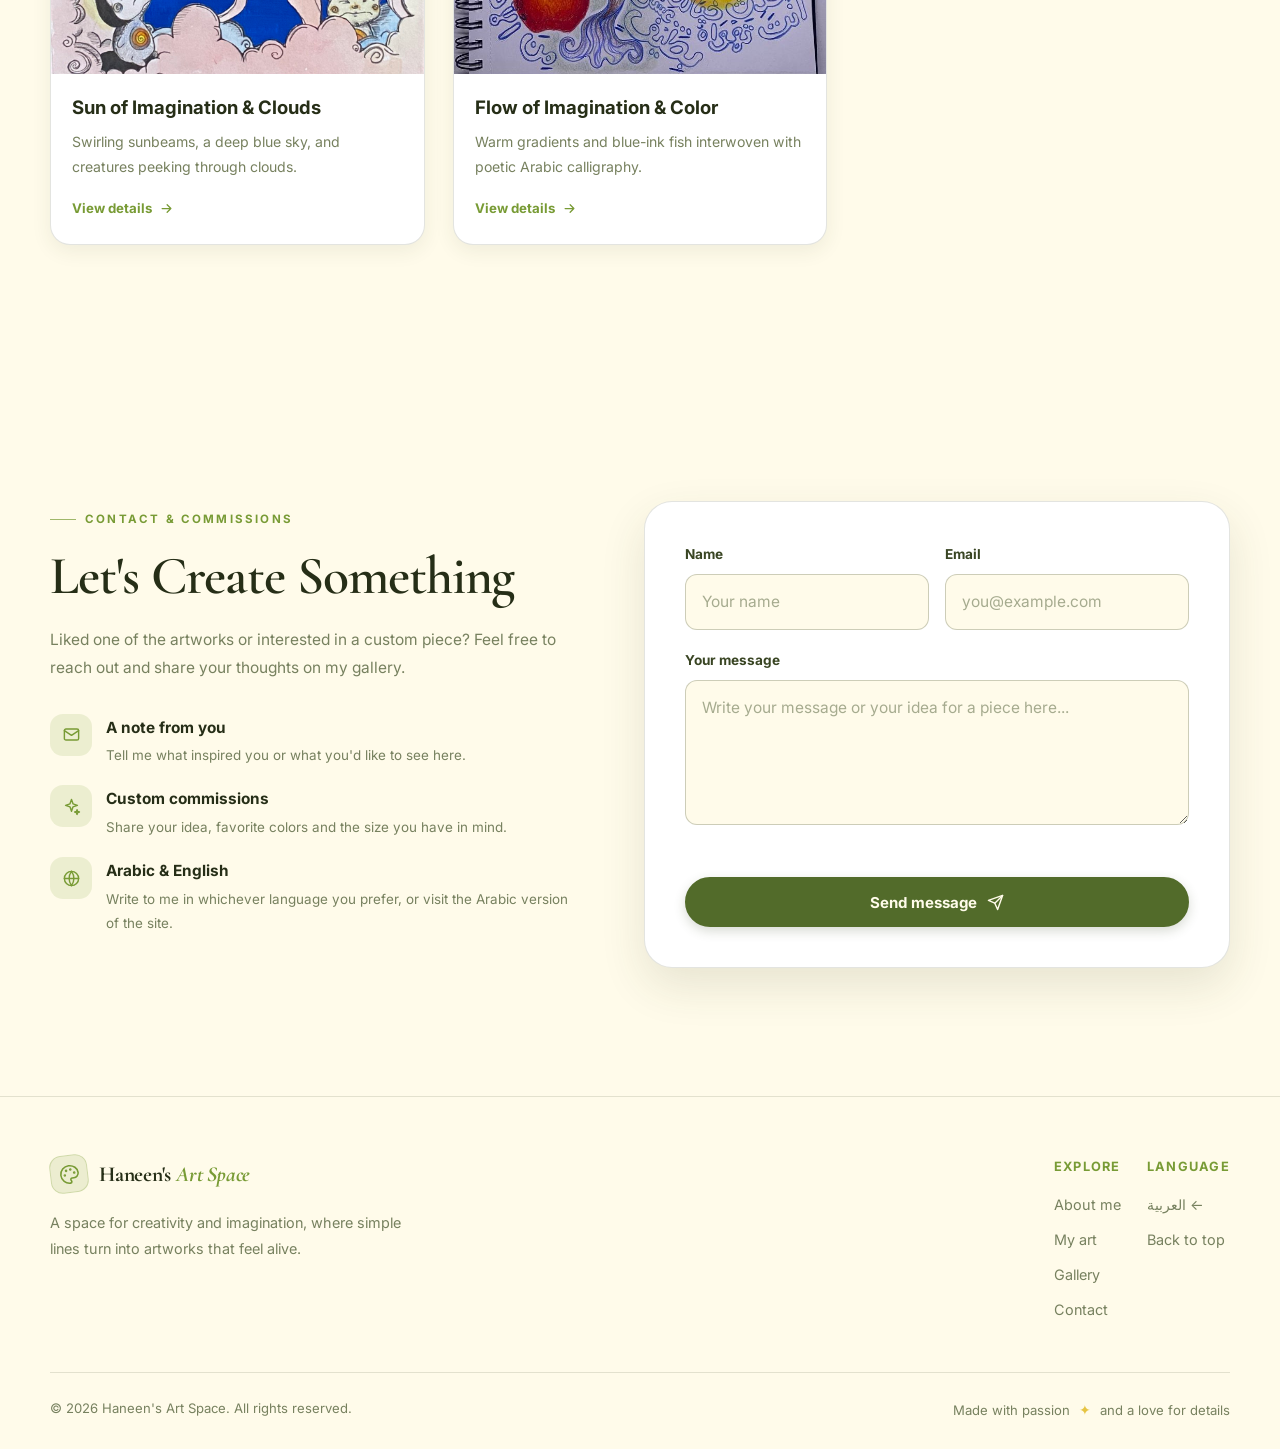
==== commit 7e2562a2: "Change the header and footer icon" ====
--- a/en.html
+++ b/en.html
@@ -30,12 +30,25 @@
   <header class="site-header">
     <div class="container header-inner">
       <a class="brand" href="#hero" aria-label="Haneen's Art Space">
+        
+        <span class="brand-mark" aria-hidden="true">
+          <svg width="21" height="21" viewBox="0 0 24 24" fill="none" stroke="currentColor" stroke-width="1.8" stroke-linecap="round" stroke-linejoin="round">
+            <circle cx="13.5" cy="6.5" r=".6" fill="currentColor"/>
+            <circle cx="17.5" cy="10.5" r=".6" fill="currentColor"/>
+            <circle cx="8.5" cy="7.5" r=".6" fill="currentColor"/>
+            <circle cx="6.5" cy="12.5" r=".6" fill="currentColor"/>
+            <path d="M12 2C6.5 2 2 6.5 2 12s4.5 10 10 10c.926 0 1.648-.746 1.648-1.688 0-.437-.18-.835-.437-1.125-.29-.289-.438-.652-.438-1.125a1.64 1.64 0 0 1 1.668-1.668h1.996c3.051 0 5.555-2.503 5.555-5.554C21.965 6.012 17.461 2 12 2z"/>
+          </svg>
+        </span>
+        
+        <!-- 
         <span class="brand-mark" aria-hidden="true">
           <svg viewBox="0 0 24 24" fill="none" stroke="currentColor" stroke-width="1.7" stroke-linecap="round" stroke-linejoin="round">
             <path d="M12 2.5l1.9 5.6 5.6 1.9-5.6 1.9L12 17.5l-1.9-5.6L4.5 10l5.6-1.9L12 2.5Z"/>
             <path d="M19 17l.7 2.3L22 20l-2.3.7L19 23l-.7-2.3L16 20l2.3-.7L19 17Z"/>
           </svg>
-        </span>
+        </span> 
+        -->
         <span class="brand-name">Haneen's <em>Art Space</em></span>
       </a>
 
@@ -492,8 +505,15 @@
         <div>
           <a class="brand" href="#hero">
             <span class="brand-mark" aria-hidden="true">
-              <svg viewBox="0 0 24 24" fill="none" stroke="currentColor" stroke-width="1.7" stroke-linecap="round" stroke-linejoin="round"><path d="M12 2.5l1.9 5.6 5.6 1.9-5.6 1.9L12 17.5l-1.9-5.6L4.5 10l5.6-1.9L12 2.5Z"/><path d="M19 17l.7 2.3L22 20l-2.3.7L19 23l-.7-2.3L16 20l2.3-.7L19 17Z"/></svg>
+              <svg width="21" height="21" viewBox="0 0 24 24" fill="none" stroke="currentColor" stroke-width="1.8" stroke-linecap="round" stroke-linejoin="round">
+                <circle cx="13.5" cy="6.5" r=".6" fill="currentColor"/>
+                <circle cx="17.5" cy="10.5" r=".6" fill="currentColor"/>
+                <circle cx="8.5" cy="7.5" r=".6" fill="currentColor"/>
+                <circle cx="6.5" cy="12.5" r=".6" fill="currentColor"/>
+                <path d="M12 2C6.5 2 2 6.5 2 12s4.5 10 10 10c.926 0 1.648-.746 1.648-1.688 0-.437-.18-.835-.437-1.125-.29-.289-.438-.652-.438-1.125a1.64 1.64 0 0 1 1.668-1.668h1.996c3.051 0 5.555-2.503 5.555-5.554C21.965 6.012 17.461 2 12 2z"/>
+              </svg>
             </span>
+           
             <span class="brand-name">Haneen's <em>Art Space</em></span>
           </a>
           <p>A space for creativity and imagination, where simple lines turn into artworks that feel alive.</p>
--- a/assets/css/style.css
+++ b/assets/css/style.css
@@ -342,10 +342,12 @@
 .hero-title-en {
   display: block;
   margin-top: 16px;
-  font-family: var(--font-en-display);
+  font-family: var(--font-en-body) !important; 
   font-size: clamp(1.05rem, 1.7vw, 1.45rem);
-  font-style: italic;
+  font-style: normal !important; 
   font-weight: 600;
+  letter-spacing: 0.02em !important;
+  word-spacing: 2px !important;
   line-height: 1.45;
   color: var(--accent-2);
 }
@@ -499,6 +501,34 @@
   font-style: italic;
   color: var(--text-strong);
   margin-top: 6px;
+}
+/* خلفية النحل لقسم "من أنا؟" */
+#about {
+  position: relative;
+  overflow: hidden;
+}
+
+#about::before {
+  content: "";
+  position: absolute;
+  inset: 0;
+  background-image: url("../img/bees.jpg");
+  background-size: cover;
+  background-position: center;
+  opacity: 0.14; /* شفافية هادئة في الوضع النهاري ليبقى الكلام واضحاً */
+  pointer-events: none;
+  z-index: 0;
+}
+
+/* تقليل الشفافية قليلاً في الوضع الليلي حتى لا تسطع الخلفية */
+:root[data-theme="dark"] #about::before {
+  opacity: 0.08;
+}
+
+/* رفع محتوى القسم فوق الخلفية */
+#about .container {
+  position: relative;
+  z-index: 1;
 }
 .about-visual .hero-float--two { inset-inline-end: -2px; bottom: 0; width: 36%; }
 .about-visual .hero-float--two img { height: 130px; }
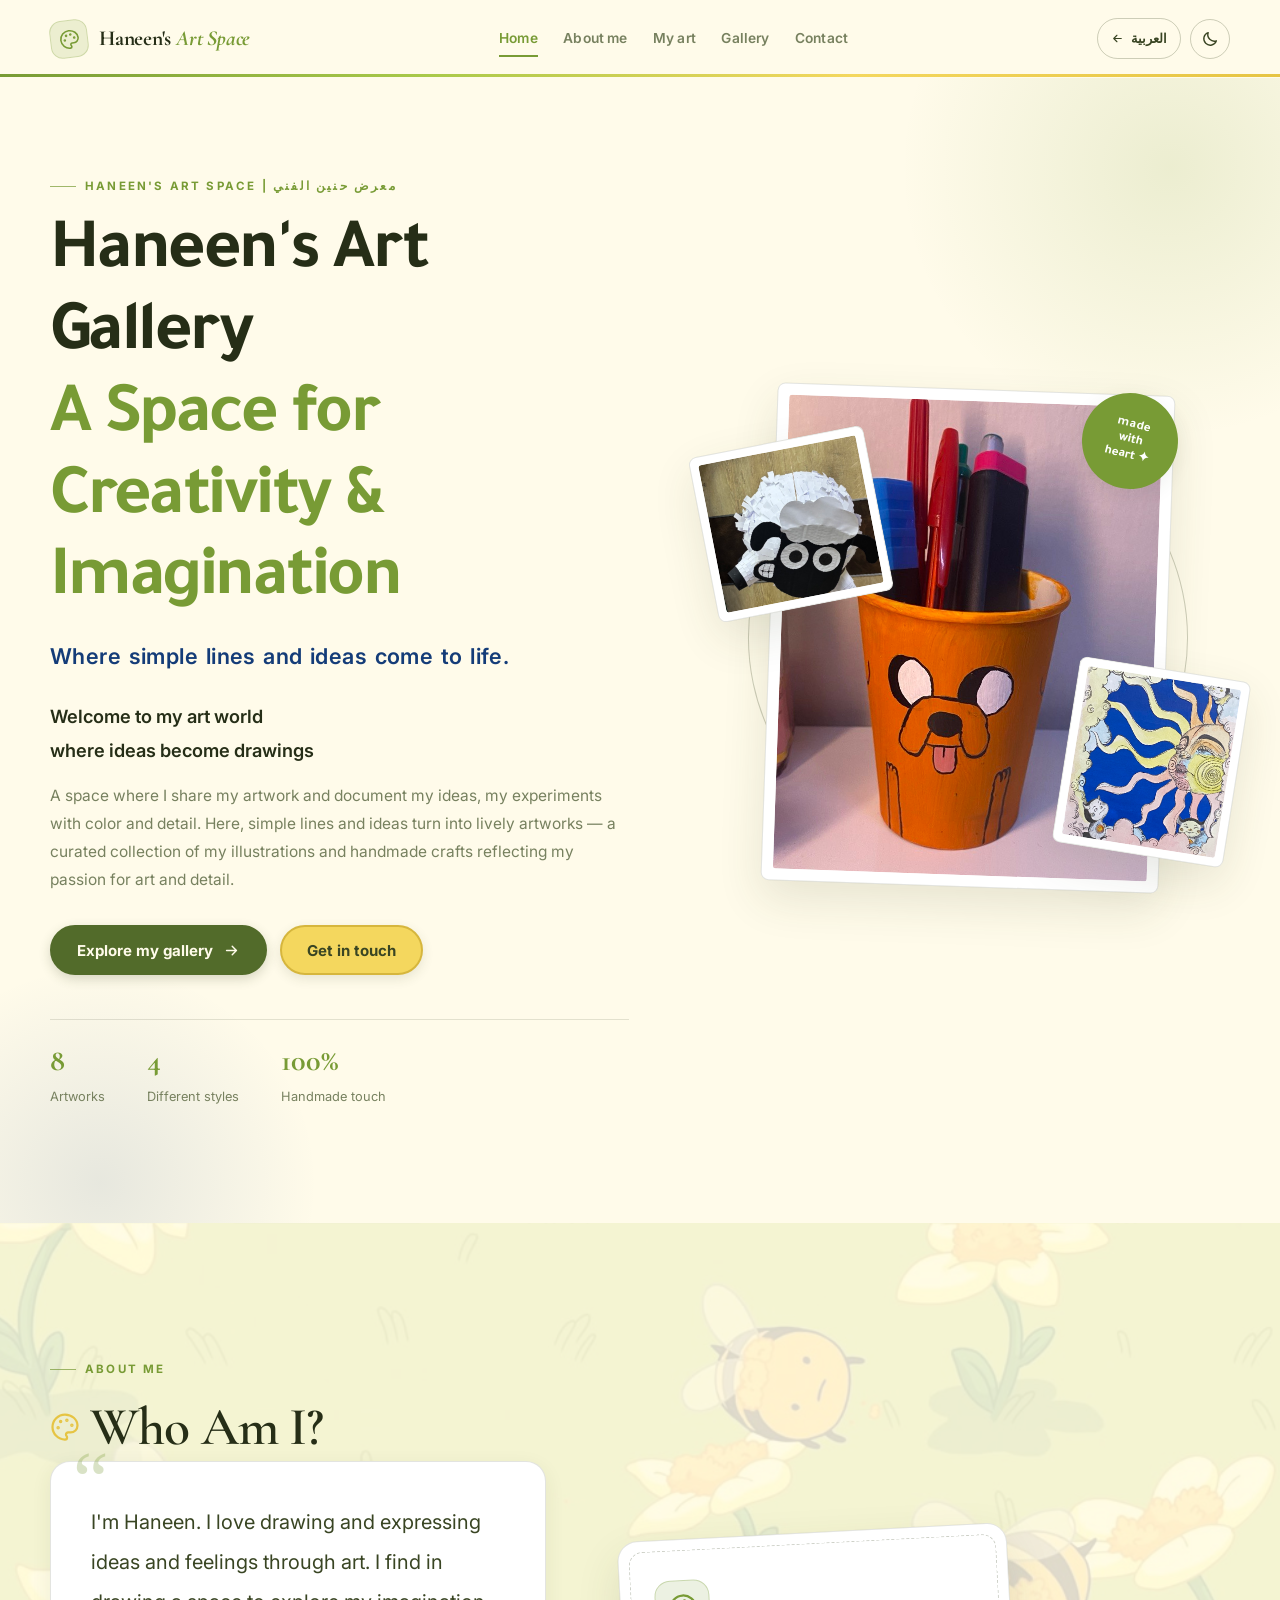
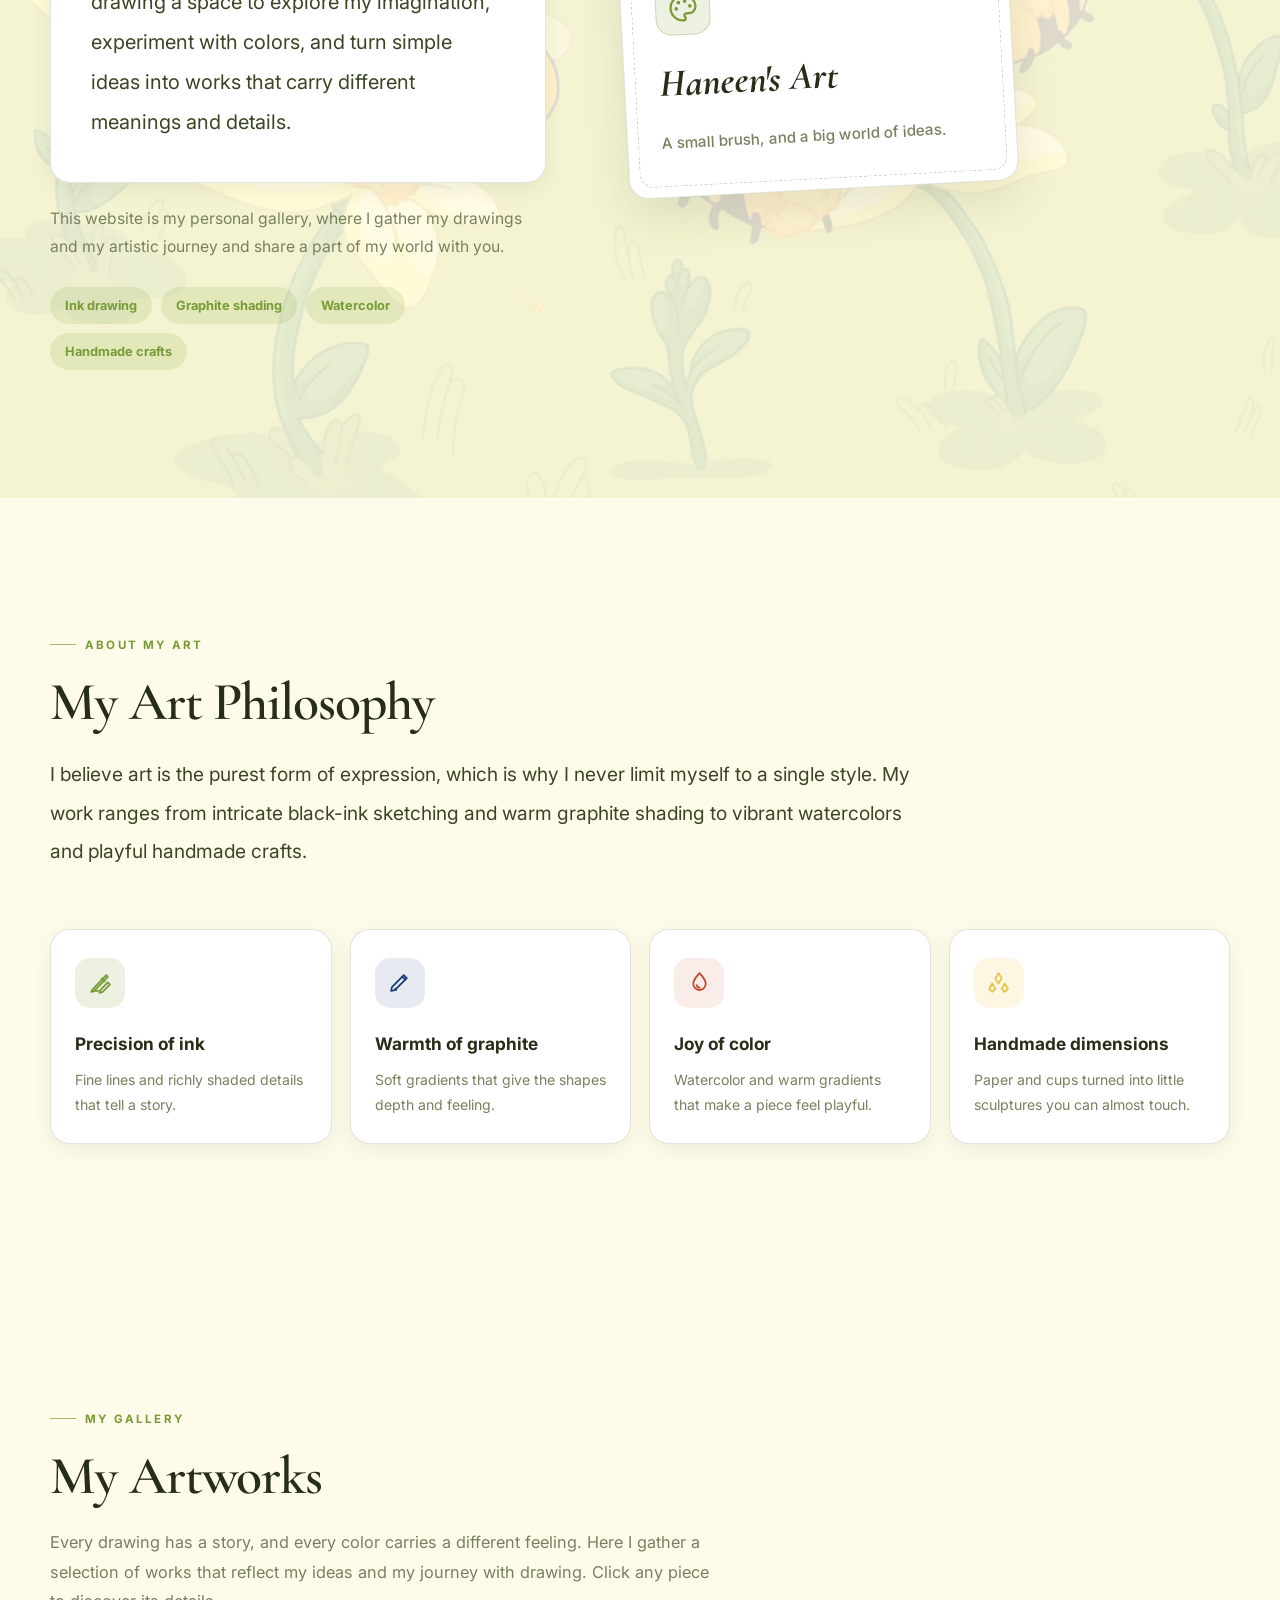
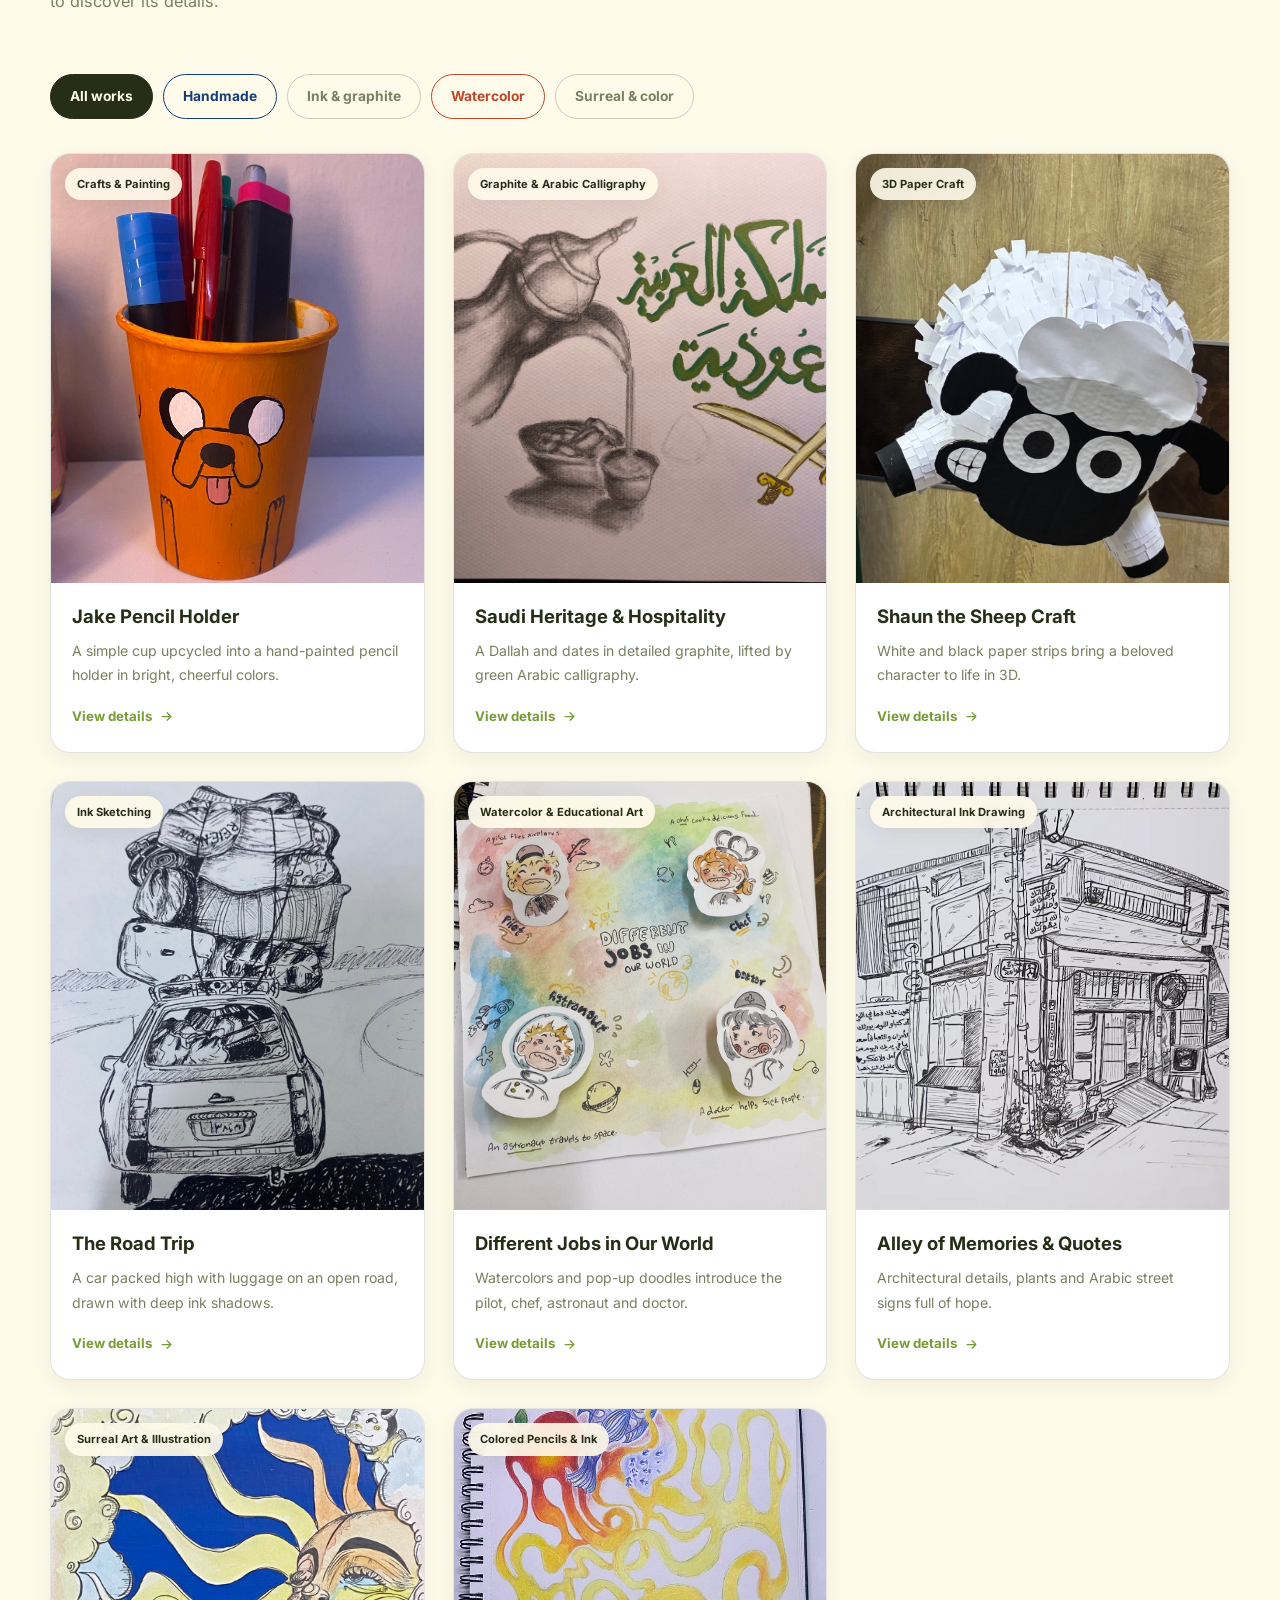
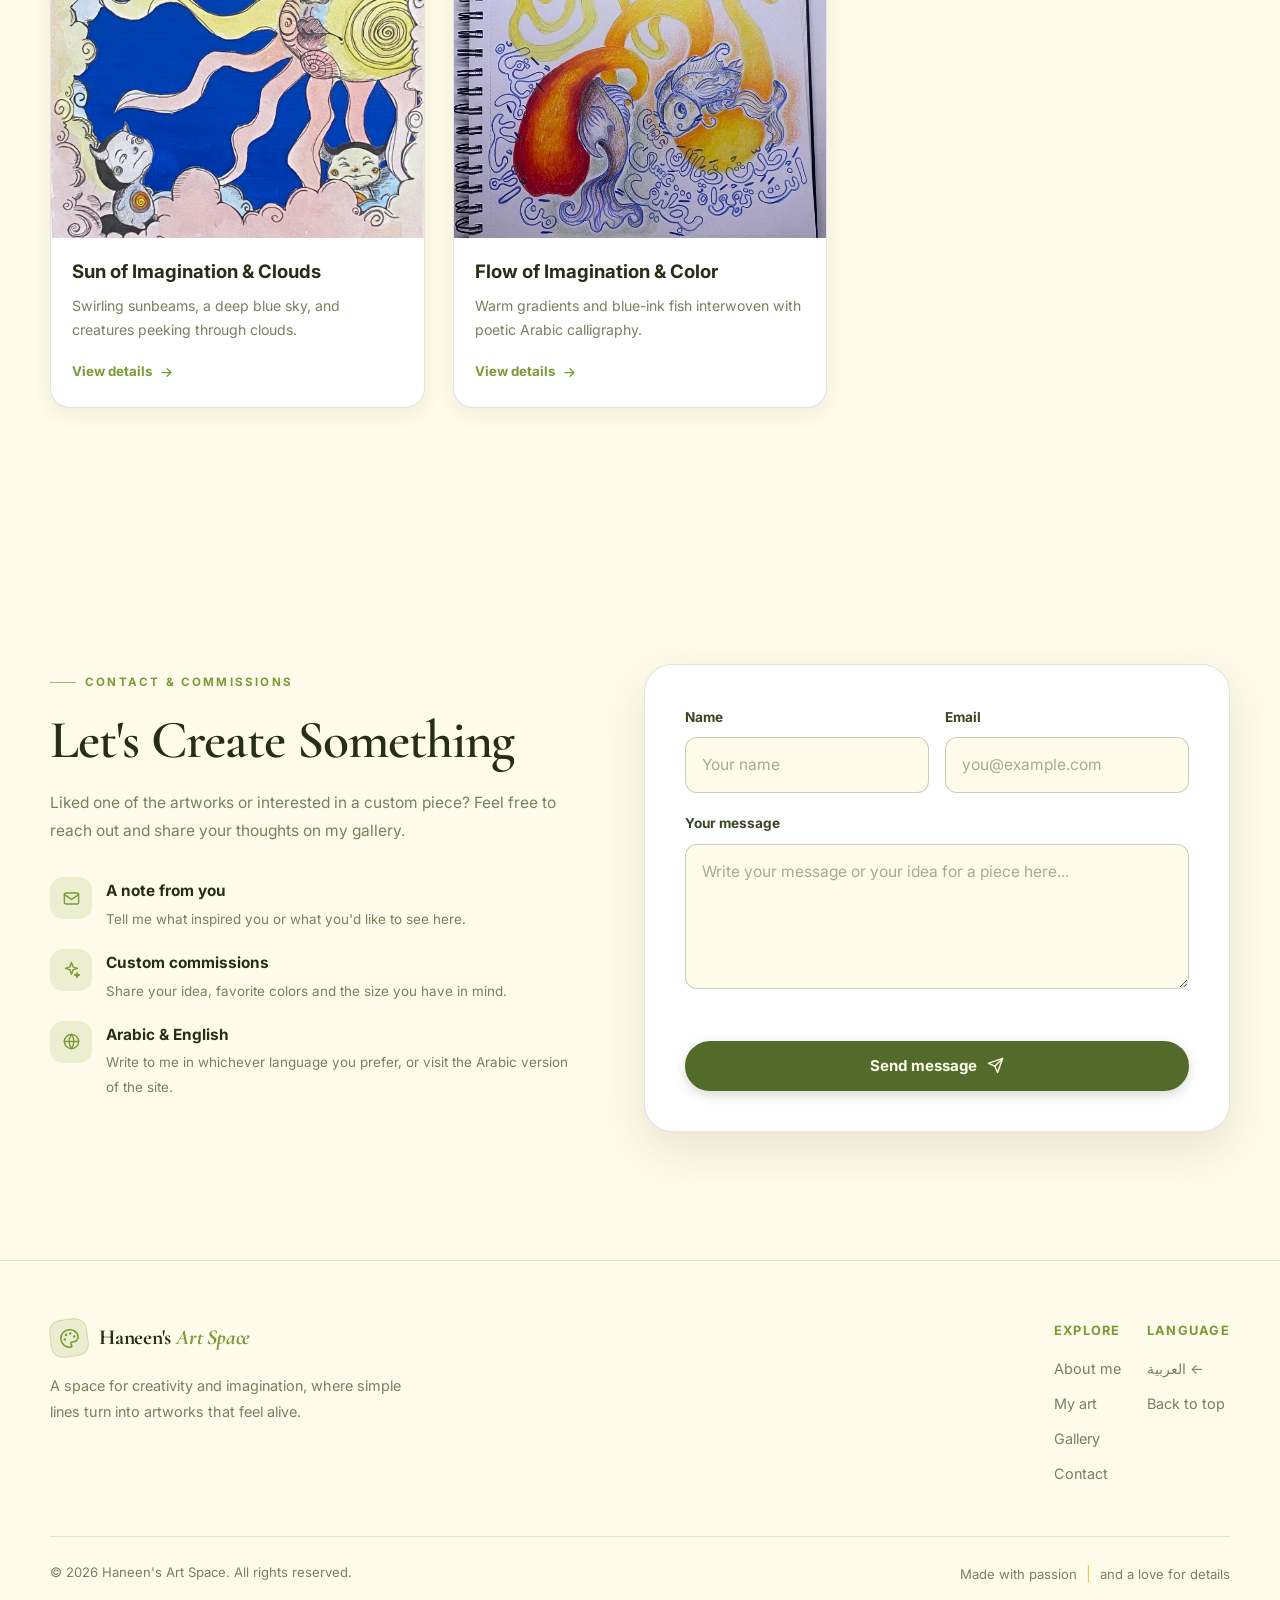
==== commit 8663729a: "Editing Arabic Page Titles" ====
--- a/en.html
+++ b/en.html
@@ -89,7 +89,7 @@
     <section class="hero" id="hero">
       <div class="container hero-grid">
         <div class="hero-copy reveal">
-          <span class="eyebrow">Haneen's Art Space ✦ معرض حنين الفني</span>
+          <span class="eyebrow">Haneen's Art Space | معرض حنين الفني</span>
 
           <h1 class="hero-title">
             Haneen's Art Gallery
@@ -535,7 +535,7 @@
       </div>
       <div class="footer-bottom">
         <span>© <span id="year">2026</span> Haneen's Art Space. All rights reserved.</span>
-        <span>Made with passion <span class="fleur">✦</span> and a love for details</span>
+        <span>Made with passion <span class="fleur">|</span> and a love for details</span>
       </div>
     </div>
   </footer>
--- a/assets/css/style.css
+++ b/assets/css/style.css
@@ -330,13 +330,17 @@
 }
 
 .hero-title {
-  font-family: var(--font-display);
+  font-family: var(--font-ar);
   font-size: clamp(2.7rem, 5.6vw, 4.7rem);
   line-height: 1.14;
   font-weight: 700;
   color: var(--text-strong);
   margin: 20px 0 0;
-}
+}/*
+html[lang="ar"] .hero-title-en {
+  font-family: var(--font-ar) !important;
+  font-weight: 700;
+}*/
 html[lang="en"] .hero-title { font-weight: 600; letter-spacing: -0.035em; }
 .hero-title .accent-text { display: block; }
 .hero-title-en {
@@ -453,7 +457,8 @@
   display: grid;
   place-items: center;
   text-align: center;
-  font-family: var(--font-en-display);
+  /*font-family: var(--font-en-display);*/
+  font-family: var(--font-ar);
   font-size: 0.82rem;
   font-weight: 700;
   line-height: 1.15;
@@ -1121,3 +1126,4 @@
 .medium-card:nth-child(2) .medium-icon { color: var(--accent-2); background: var(--accent-2-soft); } /* أزرق */
 .medium-card:nth-child(3) .medium-icon { color: var(--red); background: rgba(193, 69, 40, 0.1); } /* أحمر */
 .medium-card:nth-child(4) .medium-icon { color: var(--gold); background: rgba(230, 196, 67, 0.15); } /* أصفر */
+
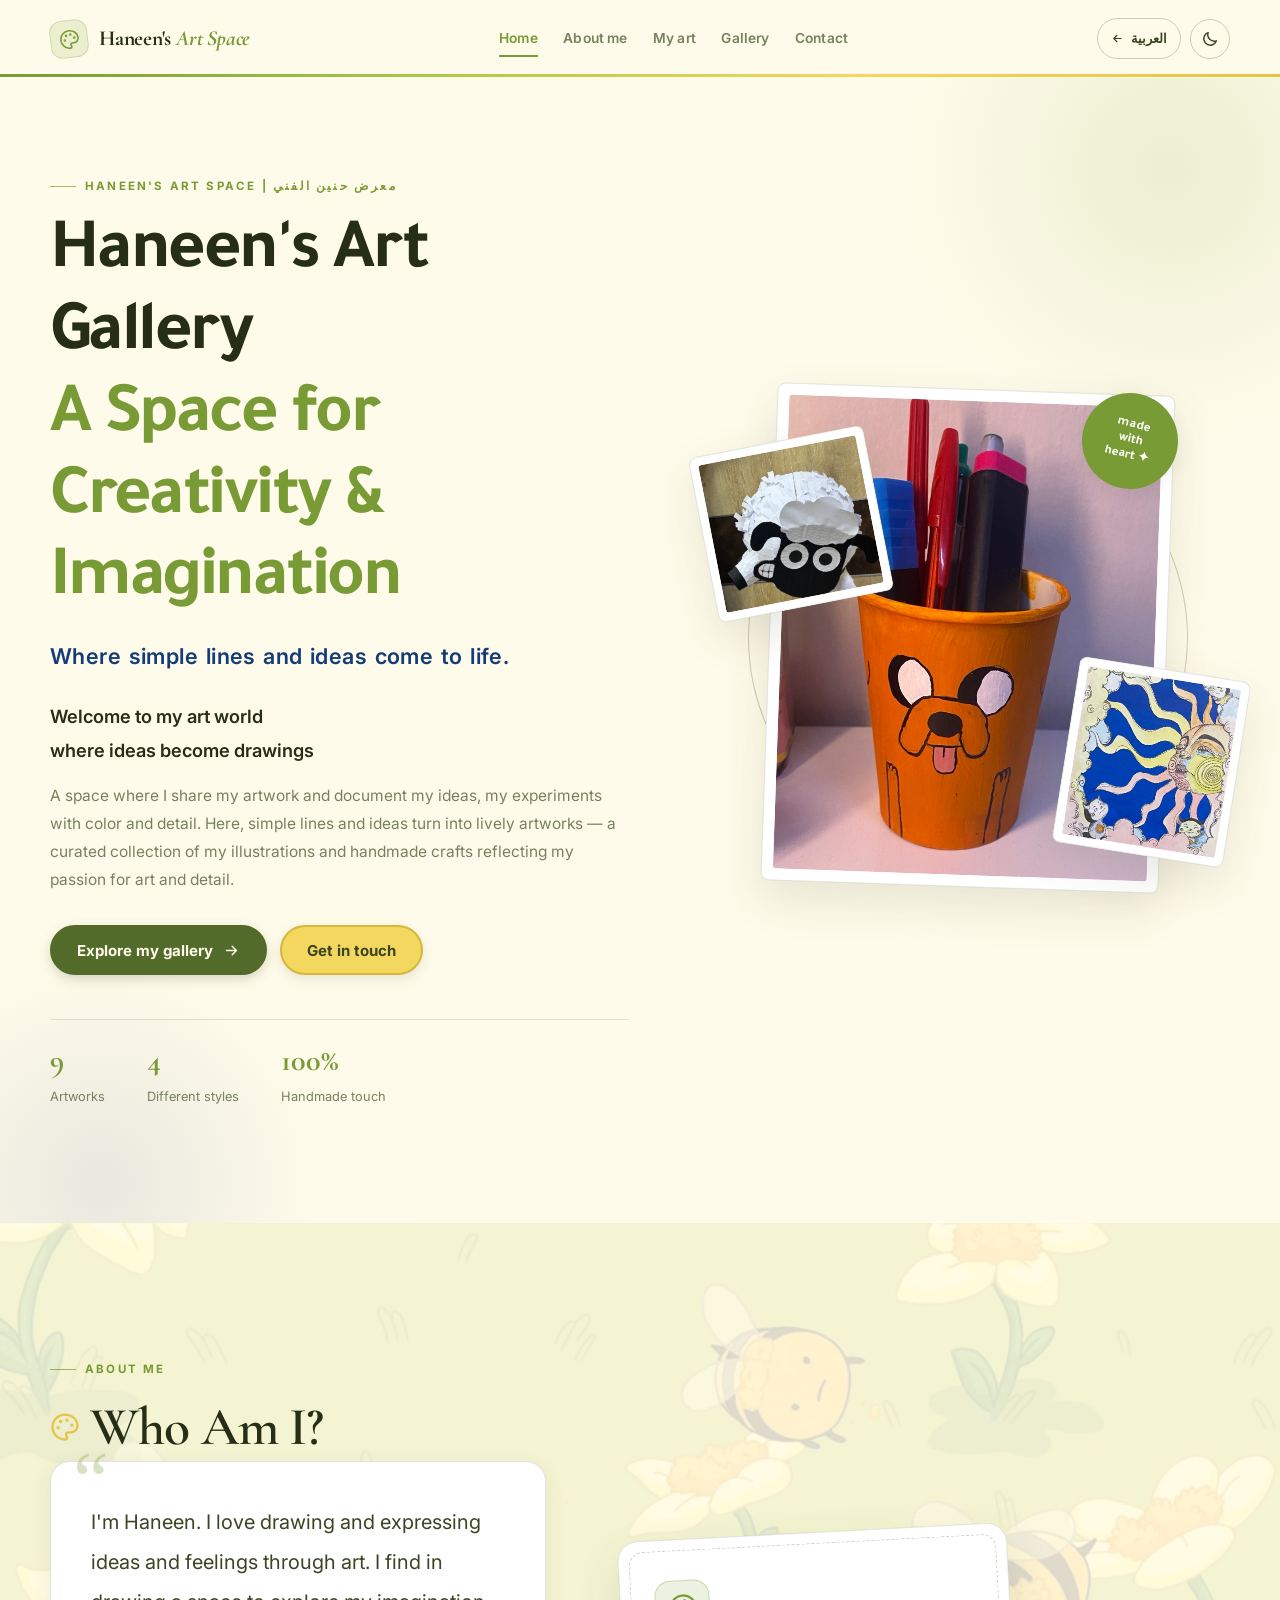
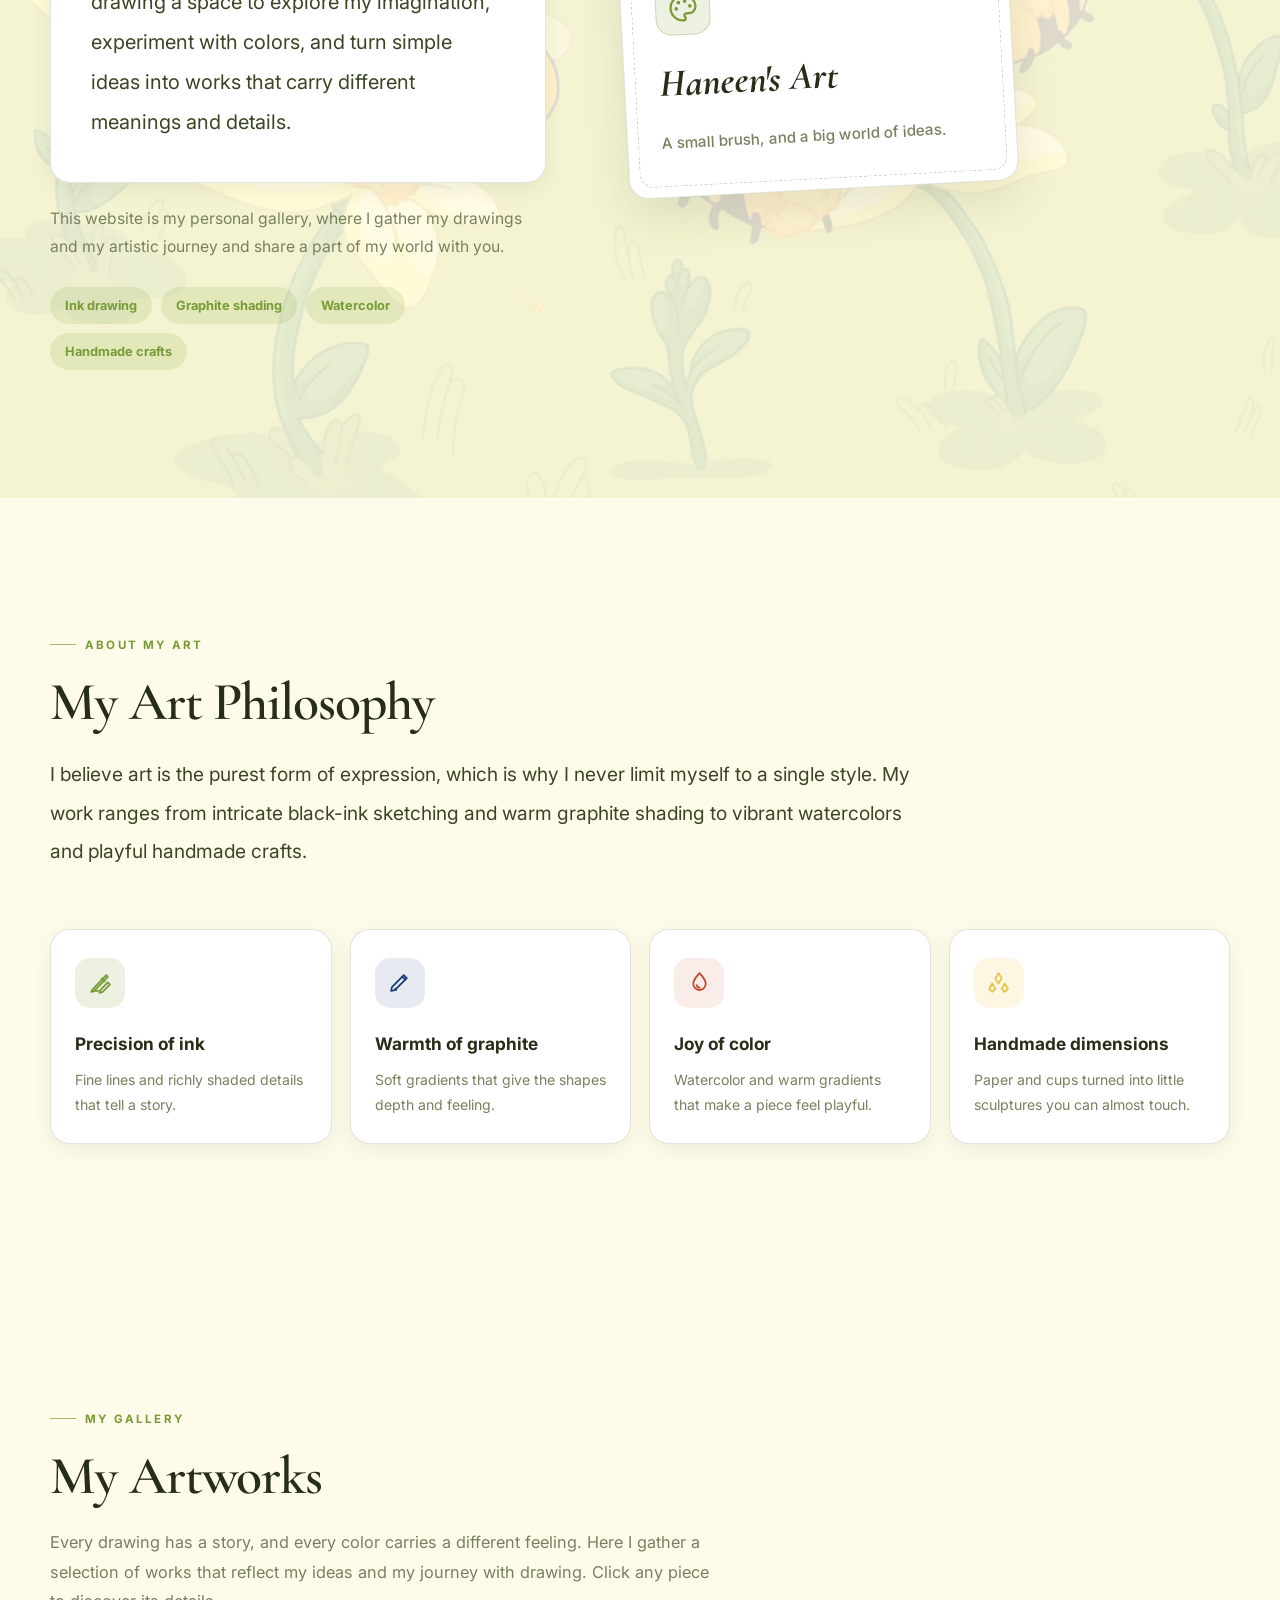
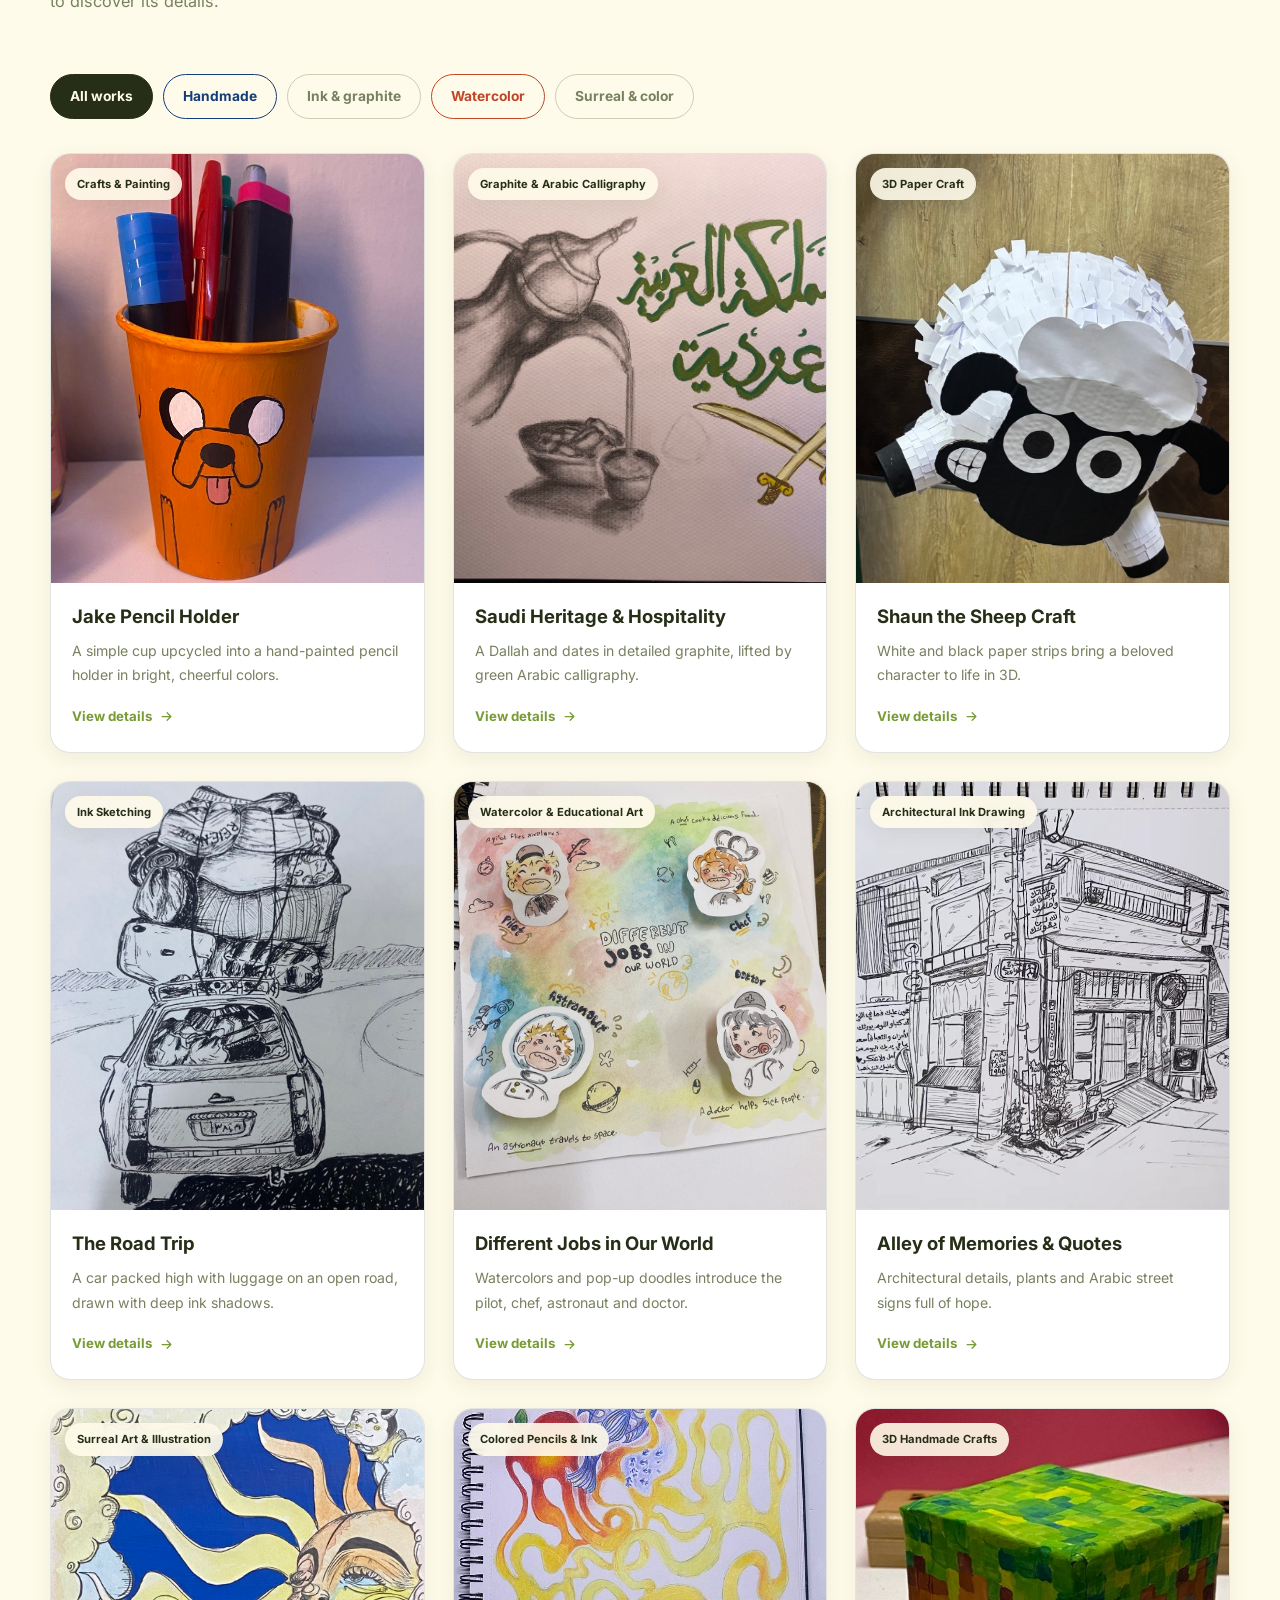
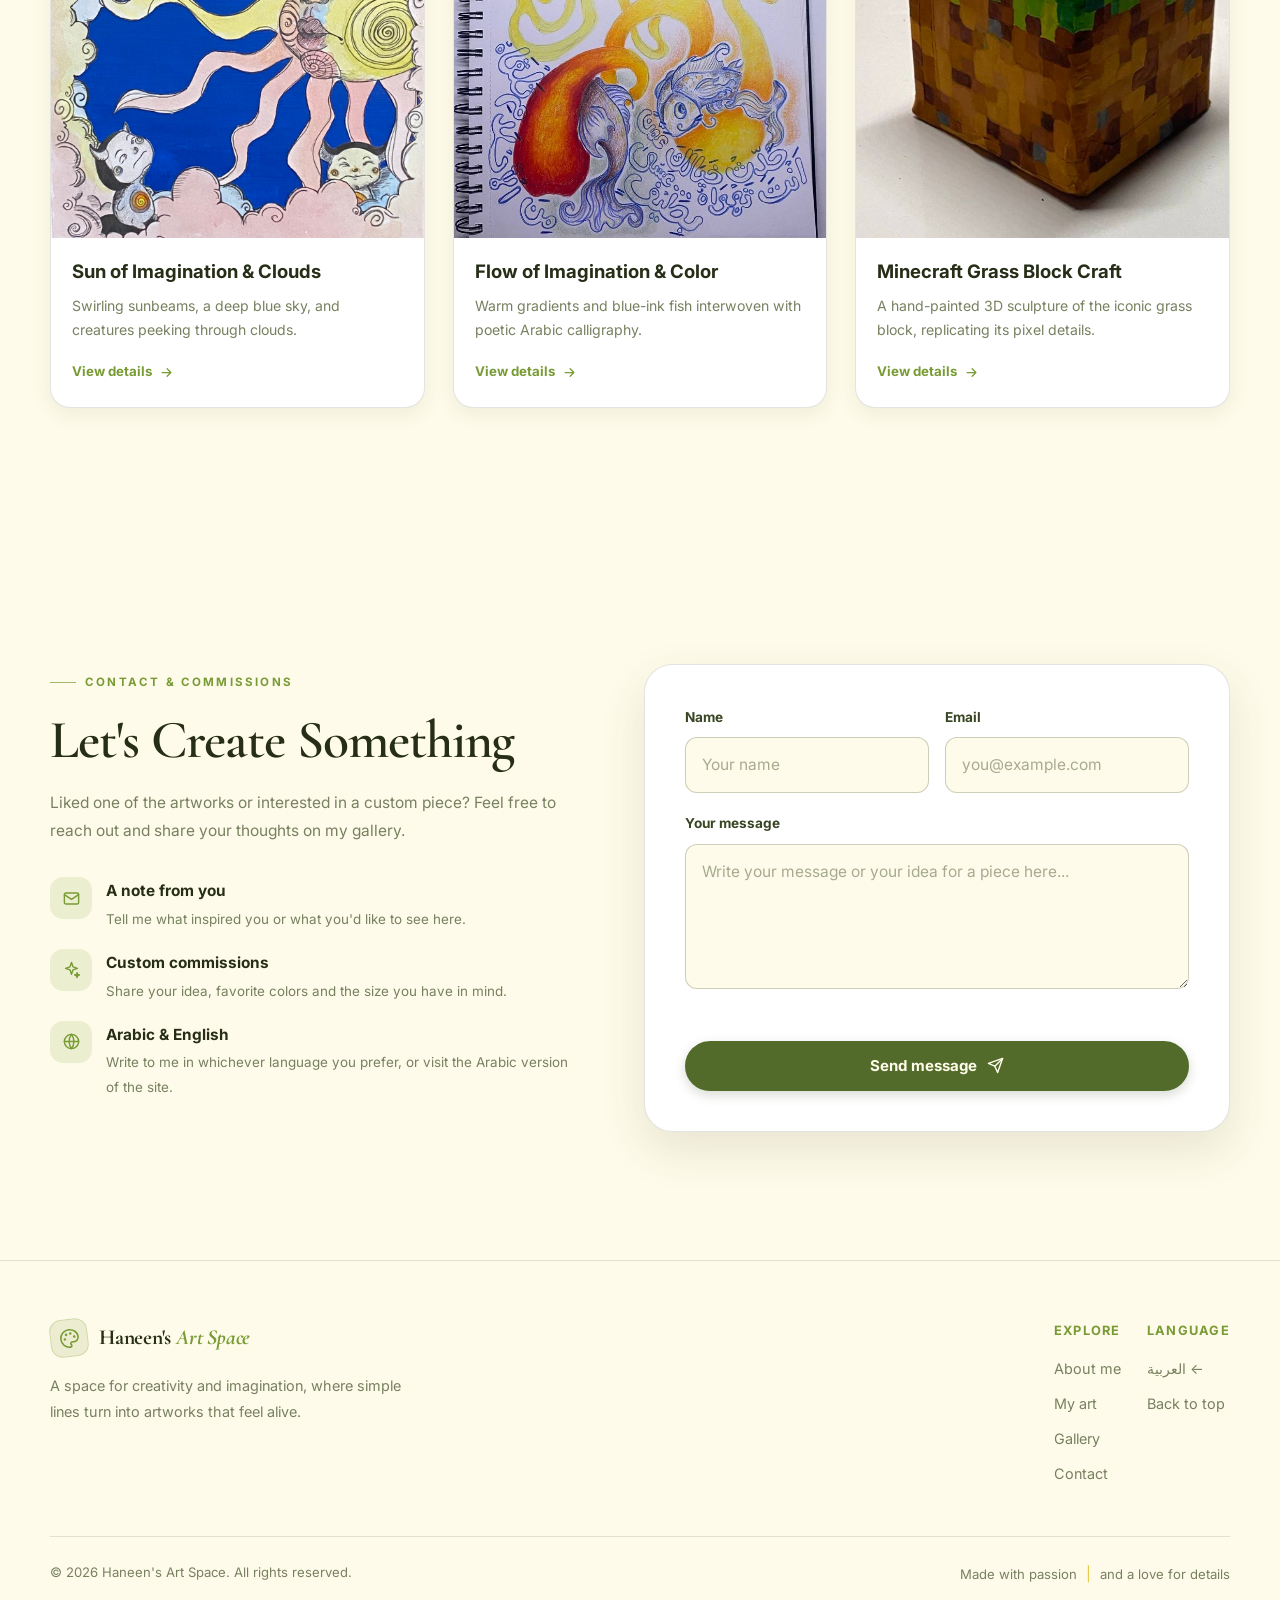
==== commit 4a02a912: "Adding the 9-block Minecraft mechanic" ====
--- a/en.html
+++ b/en.html
@@ -109,7 +109,7 @@
           </div>
 
           <div class="hero-stats">
-            <div class="stat"><strong>8</strong><span>Artworks</span></div>
+            <div class="stat"><strong>9</strong><span>Artworks</span></div>
             <div class="stat"><strong>4</strong><span>Different styles</span></div>
             <div class="stat"><strong>100%</strong><span>Handmade touch</span></div>
           </div>
@@ -440,6 +440,32 @@
               </div>
             </button>
           </article>
+
+         <!-- 9 -->
+          <article class="art-card reveal" data-group="handmade"
+          data-image="assets/img/minecraft-block.jpg"
+          data-title-ar="مكعب &quot;ماينكرافت&quot; العشبي" data-title-en="Minecraft Grass Block Craft"
+          data-category-ar="مجسمات وأشغال يدوية" data-category-en="3D Handmade Crafts"
+          data-date-ar="2025" data-date-en="2025"
+          data-tools-ar="ورق مقوى، ألوان أكريليك (أخضر وبني)، فرش رسم، غراء" data-tools-en="Cardboard, Acrylic paint (green &amp; brown), Paintbrushes, Glue"
+          data-desc-ar="مجسم ثلاثي الأبعاد مصنوع ومُلون يدوياً لمكعب العشب الشهير من لعبة &quot;ماينكرافت&quot;، مع محاكاة دقيقة لتدرجات البكسل والظلال اللونية."
+          data-desc-en="A handcrafted and hand-painted 3D sculpture of the iconic grass block from &quot;Minecraft,&quot; carefully replicating its pixel shades and textures."
+          data-insp-ar="تجسيد أحد أشهر رموز الألعاب الرقمية وتحويله من عالم البكسل الافتراضي إلى مجسم ملموس يجمع بين دقة التلوين وروح المرح."
+          data-insp-en="Bringing an iconic gaming element out of the digital pixel world into a tangible handmade piece that blends careful painting with playful nostalgia.">
+          <button class="card-trigger" type="button" aria-label="View details: Minecraft Grass Block Craft">
+            <div class="card-media">
+              <img src="assets/img/minecraft-block.jpg" alt="Handcrafted 3D Minecraft grass block" loading="lazy">
+              <span class="card-category">3D Handmade Crafts</span>
+            </div>
+            <div class="card-body">
+              <h3>Minecraft Grass Block Craft</h3>
+              <p>A hand-painted 3D sculpture of the iconic grass block, replicating its pixel details.</p>
+              <span class="card-more">View details
+                <svg viewBox="0 0 24 24" fill="none" stroke="currentColor" stroke-width="2" stroke-linecap="round" stroke-linejoin="round" aria-hidden="true"><path d="M5 12h14M13 6l6 6-6 6"/></svg>
+              </span>
+            </div>
+          </button>
+        </article> 
         </div>
       </div>
     </section>
--- a/assets/css/style.css
+++ b/assets/css/style.css
@@ -1127,3 +1127,13 @@
 .medium-card:nth-child(3) .medium-icon { color: var(--red); background: rgba(193, 69, 40, 0.1); } /* أحمر */
 .medium-card:nth-child(4) .medium-icon { color: var(--gold); background: rgba(230, 196, 67, 0.15); } /* أصفر */
 
+/* تفعيل التمرير داخل نافذة تفاصيل العمل الفني */
+.art-dialog {
+  max-height: 90vh;
+  overflow-y: auto;
+}
+
+.dialog-content {
+  max-height: 82vh;
+  overflow-y: auto;
+}
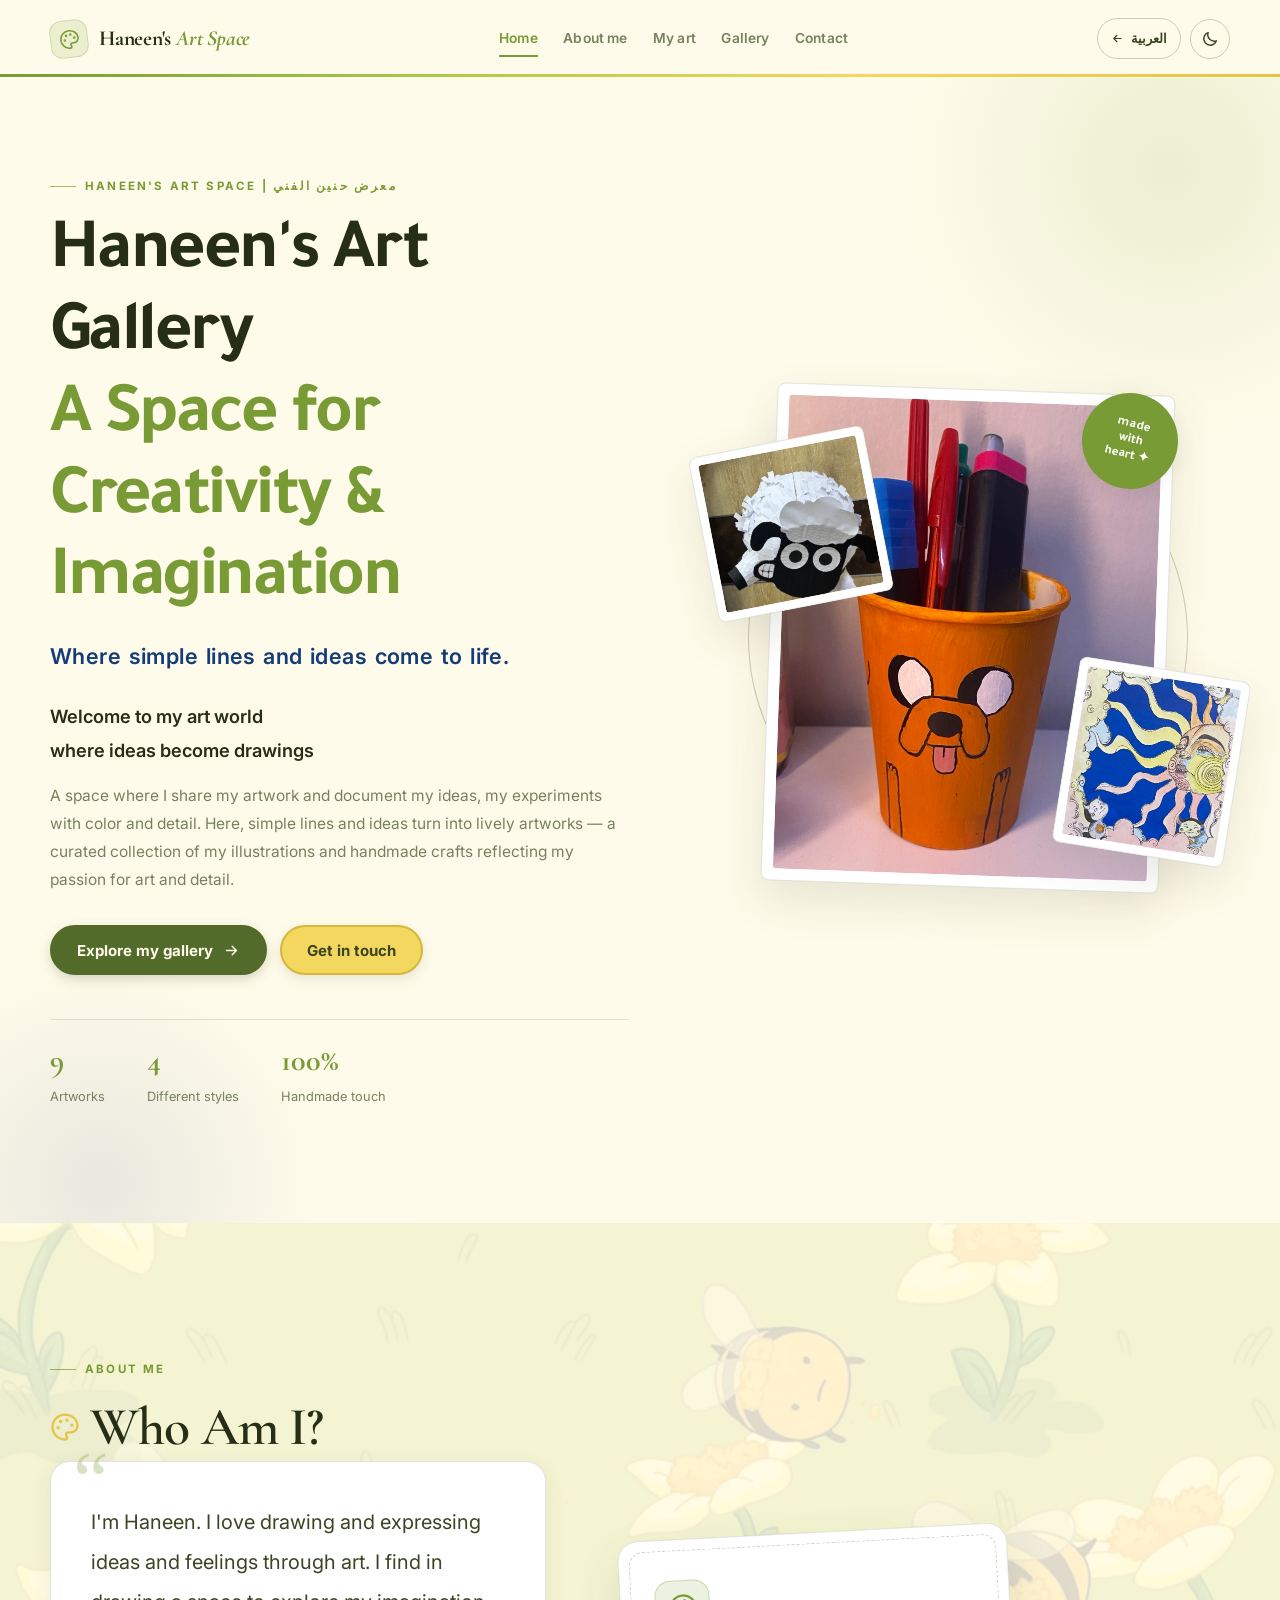
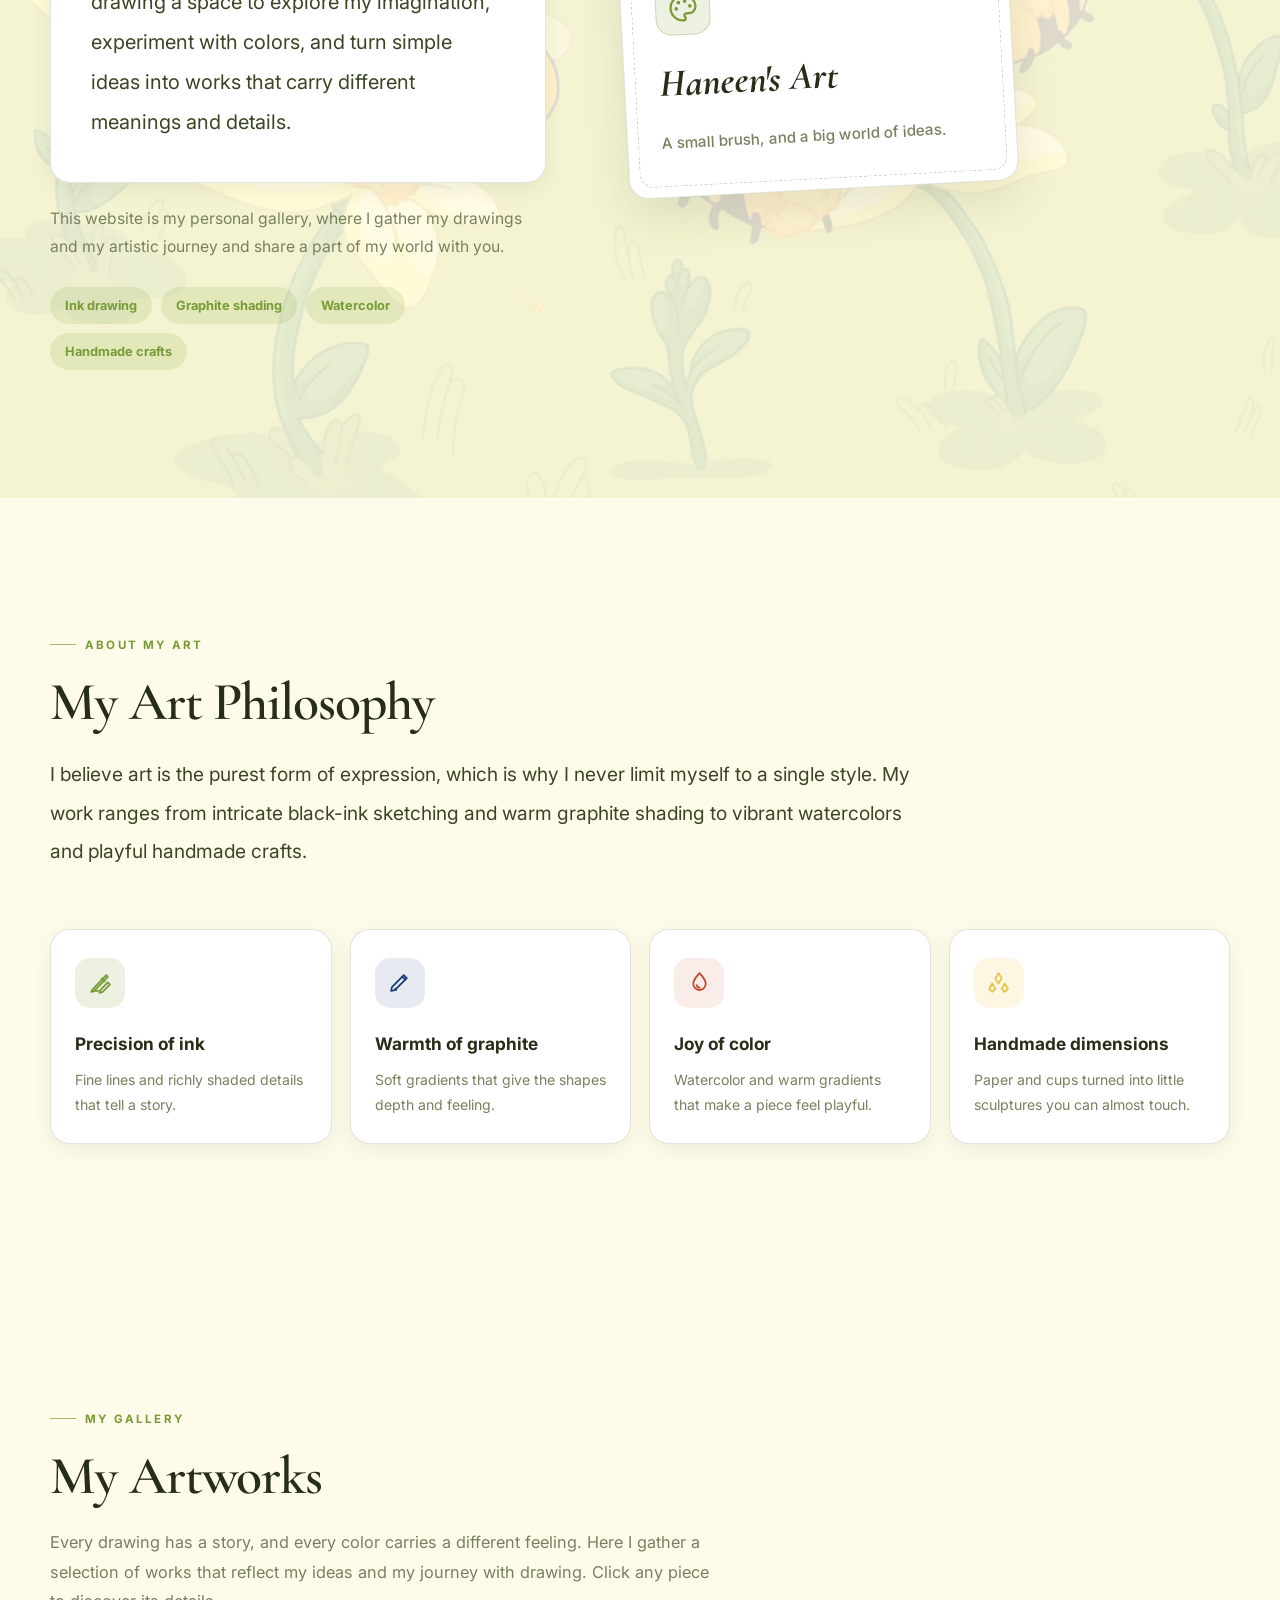
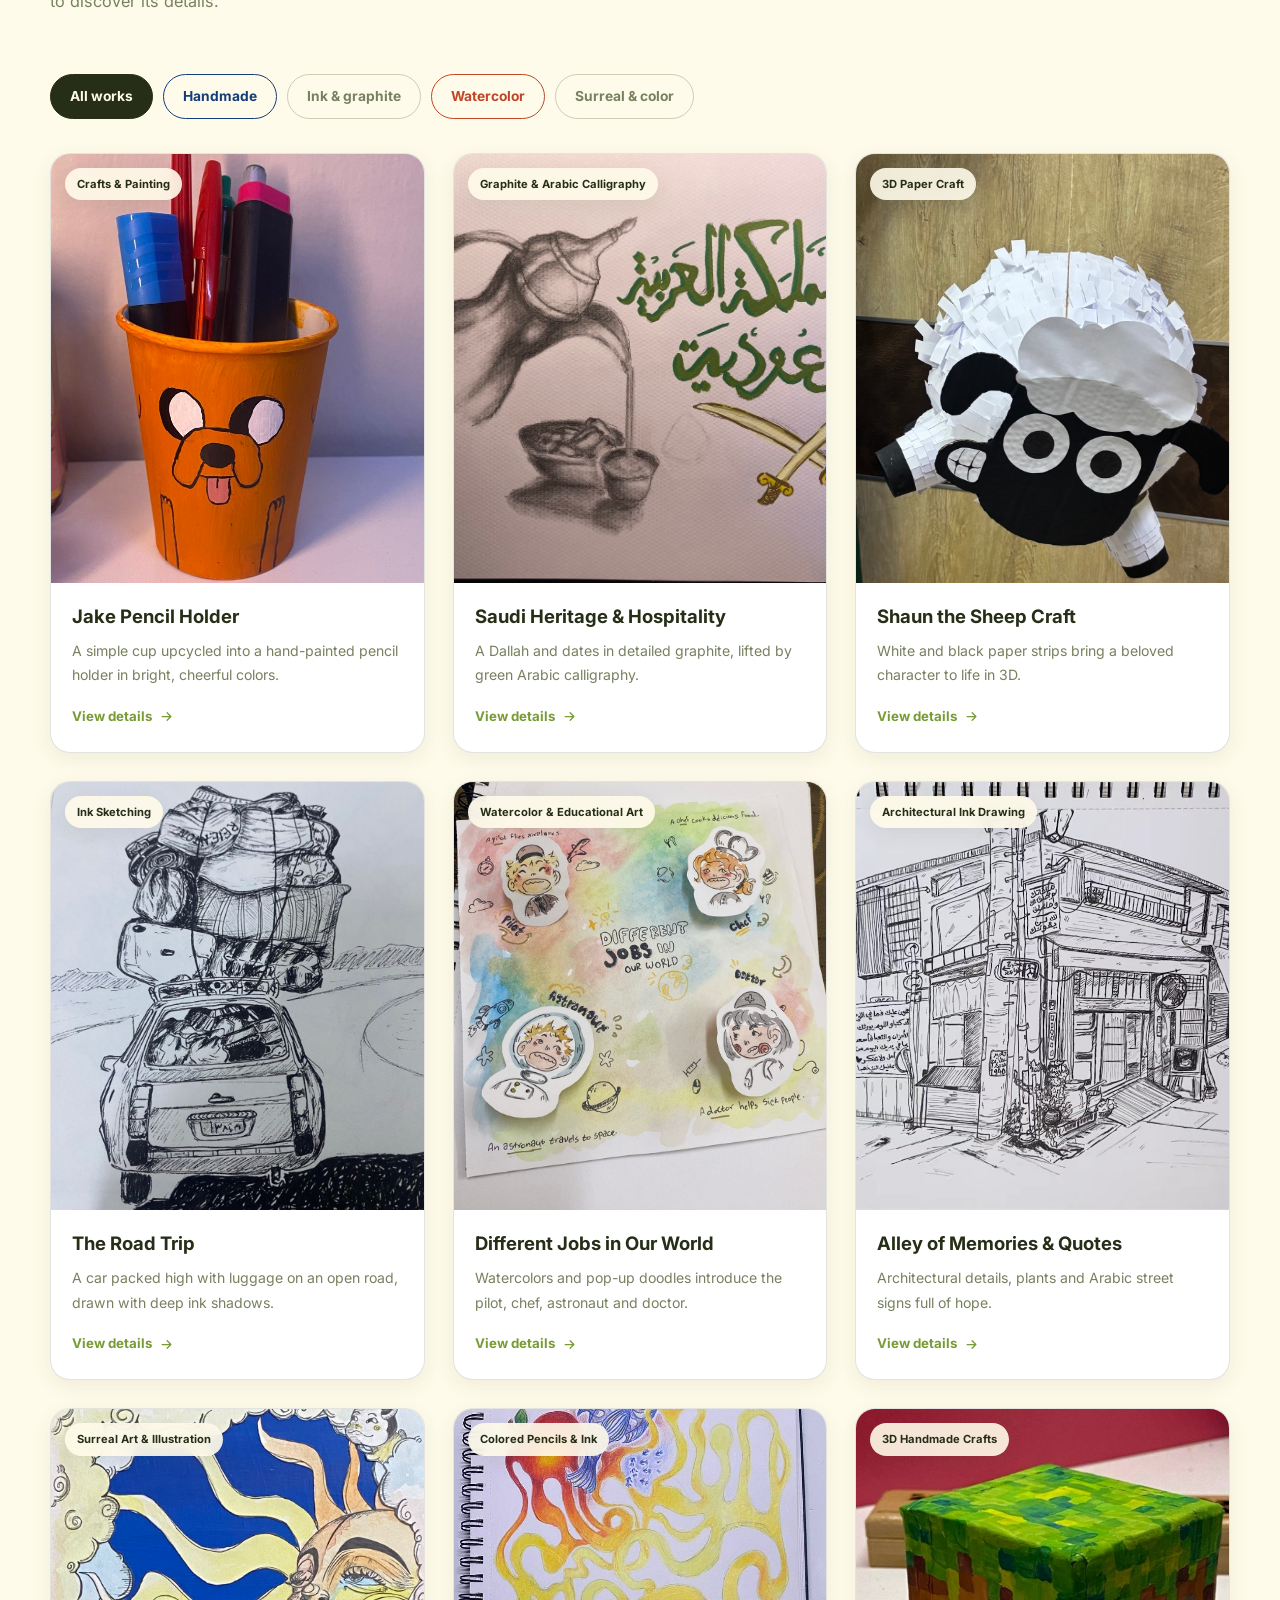
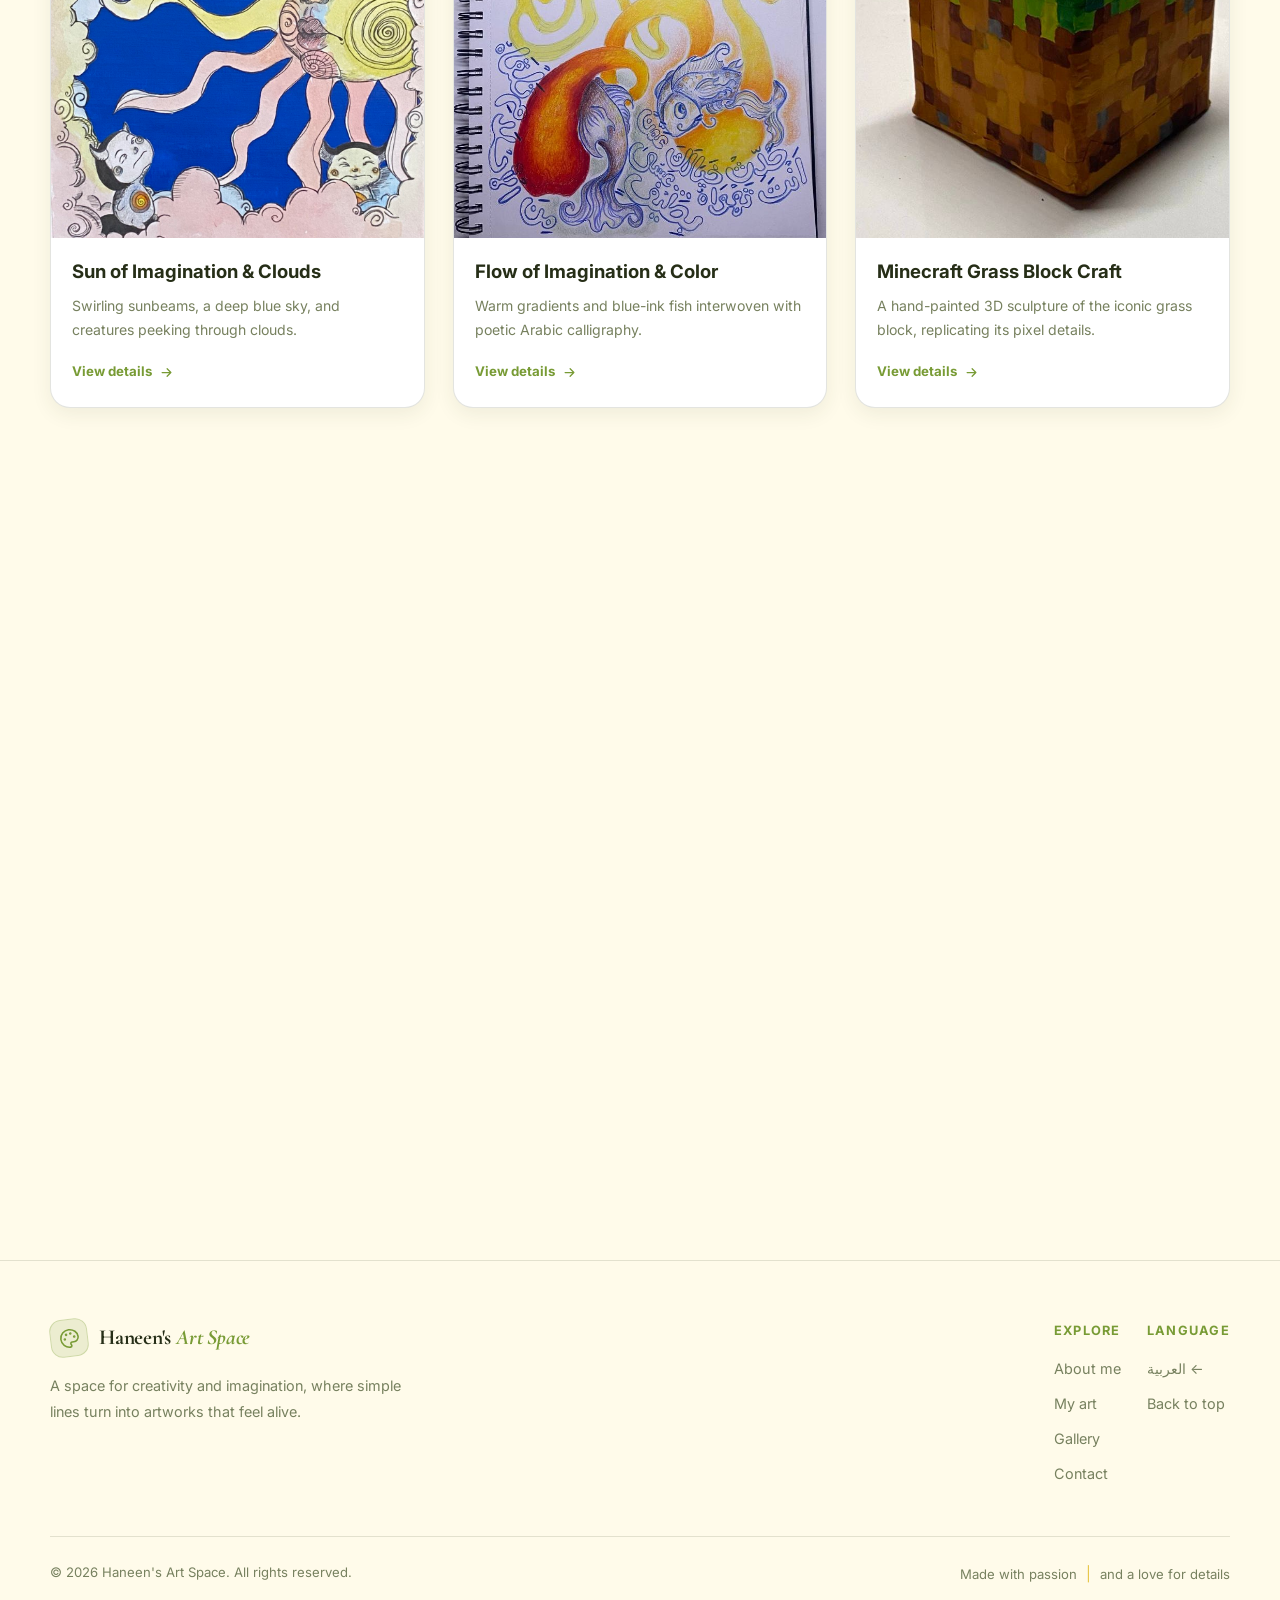
==== commit bf332e06: "add a LOGO" ====
--- a/en.html
+++ b/en.html
@@ -5,12 +5,15 @@
   <meta name="viewport" content="width=device-width, initial-scale=1.0">
   <meta name="description" content="Haneen's Art Gallery — a space for creativity and imagination. A curated collection of illustrations, sketches and handmade crafts.">
   <meta name="theme-color" content="#fffbea">
+ <meta property="image" content="assets/img/logo.jpg">
+ <meta property="og:image" content="assets/img/logo.jpg">
   <title>Haneen's Art Space | Art Gallery</title>
 
   <link rel="preconnect" href="https://fonts.googleapis.com">
   <link rel="preconnect" href="https://fonts.gstatic.com" crossorigin>
   <link href="https://fonts.googleapis.com/css2?family=Cormorant+Garamond:ital,wght@0,600;0,700;1,600&family=Inter:wght@400;500;600;700&family=Tajawal:wght@400;500;700;800&display=swap" rel="stylesheet">
   <link rel="stylesheet" href="assets/css/style.css">
+  <link rel="icon" type="image/png" href="assets/img/logo.jpg">
 
   <script>
     (function () {
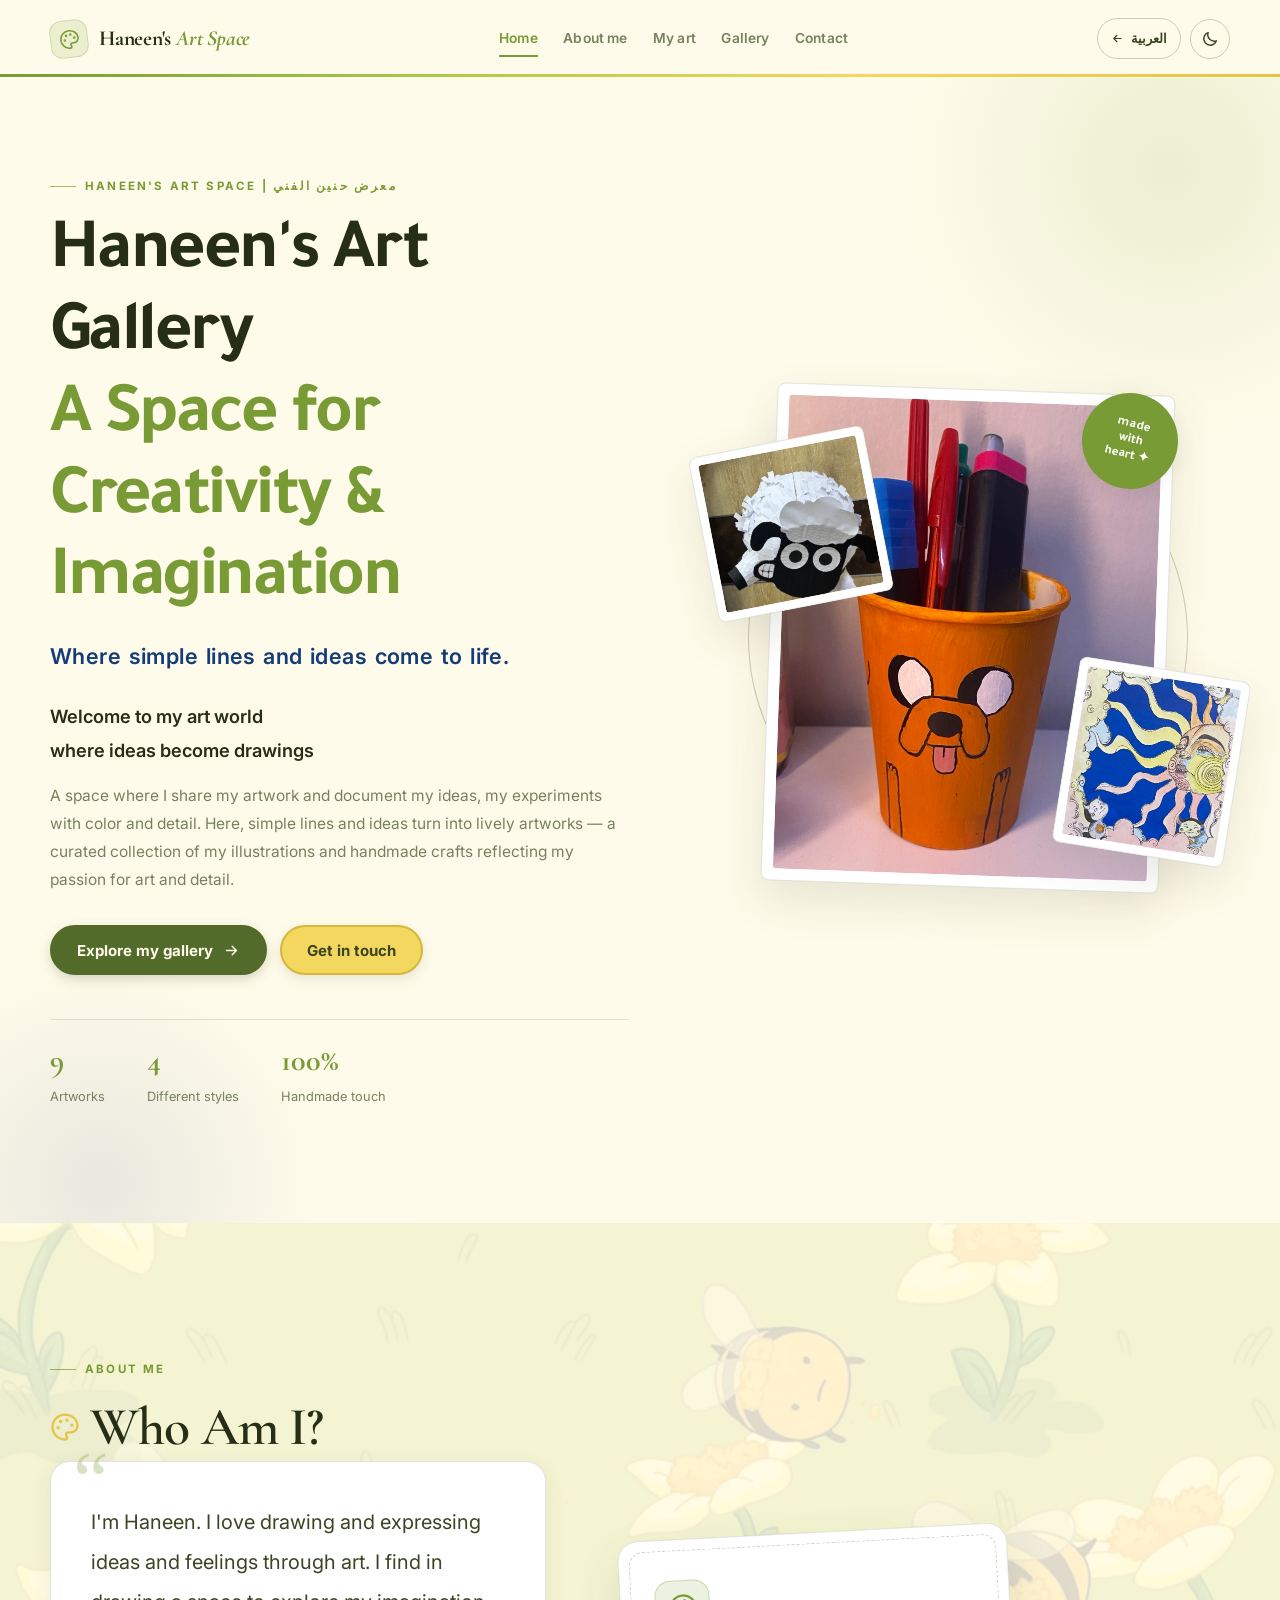
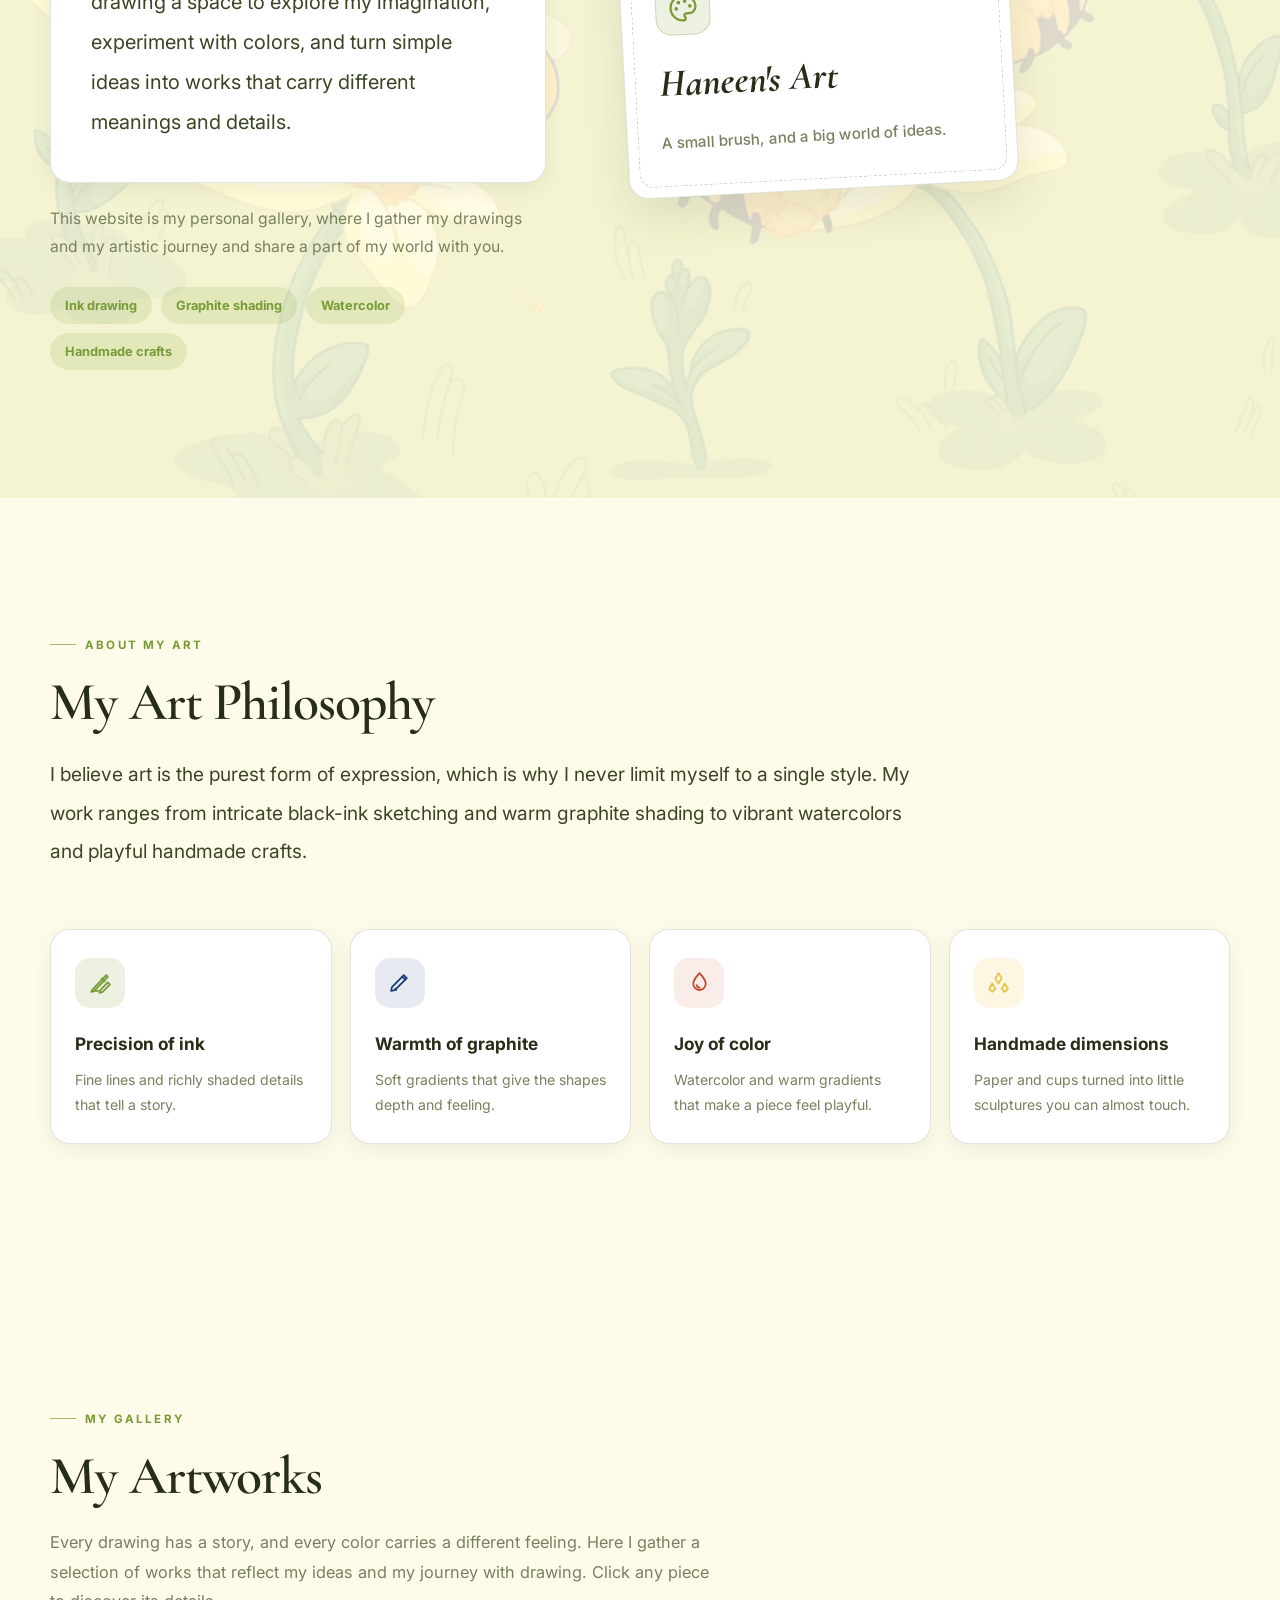
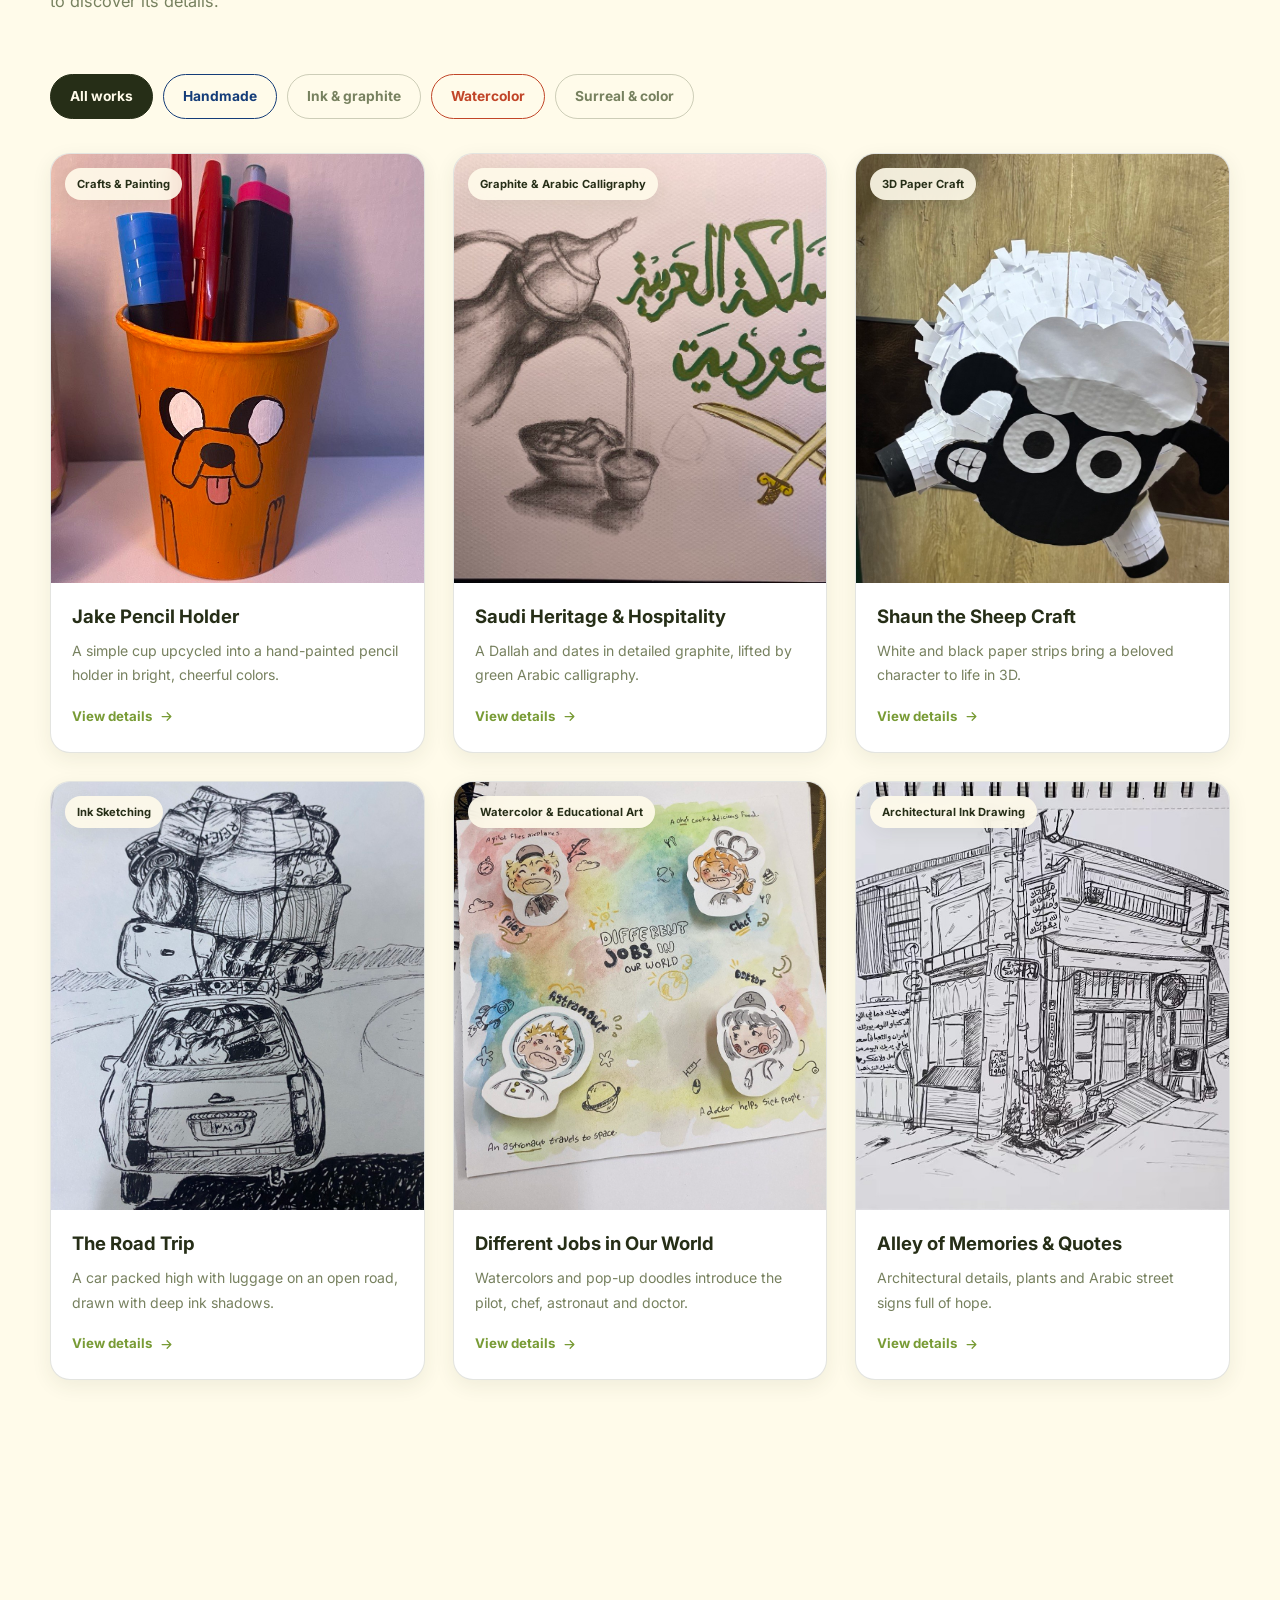
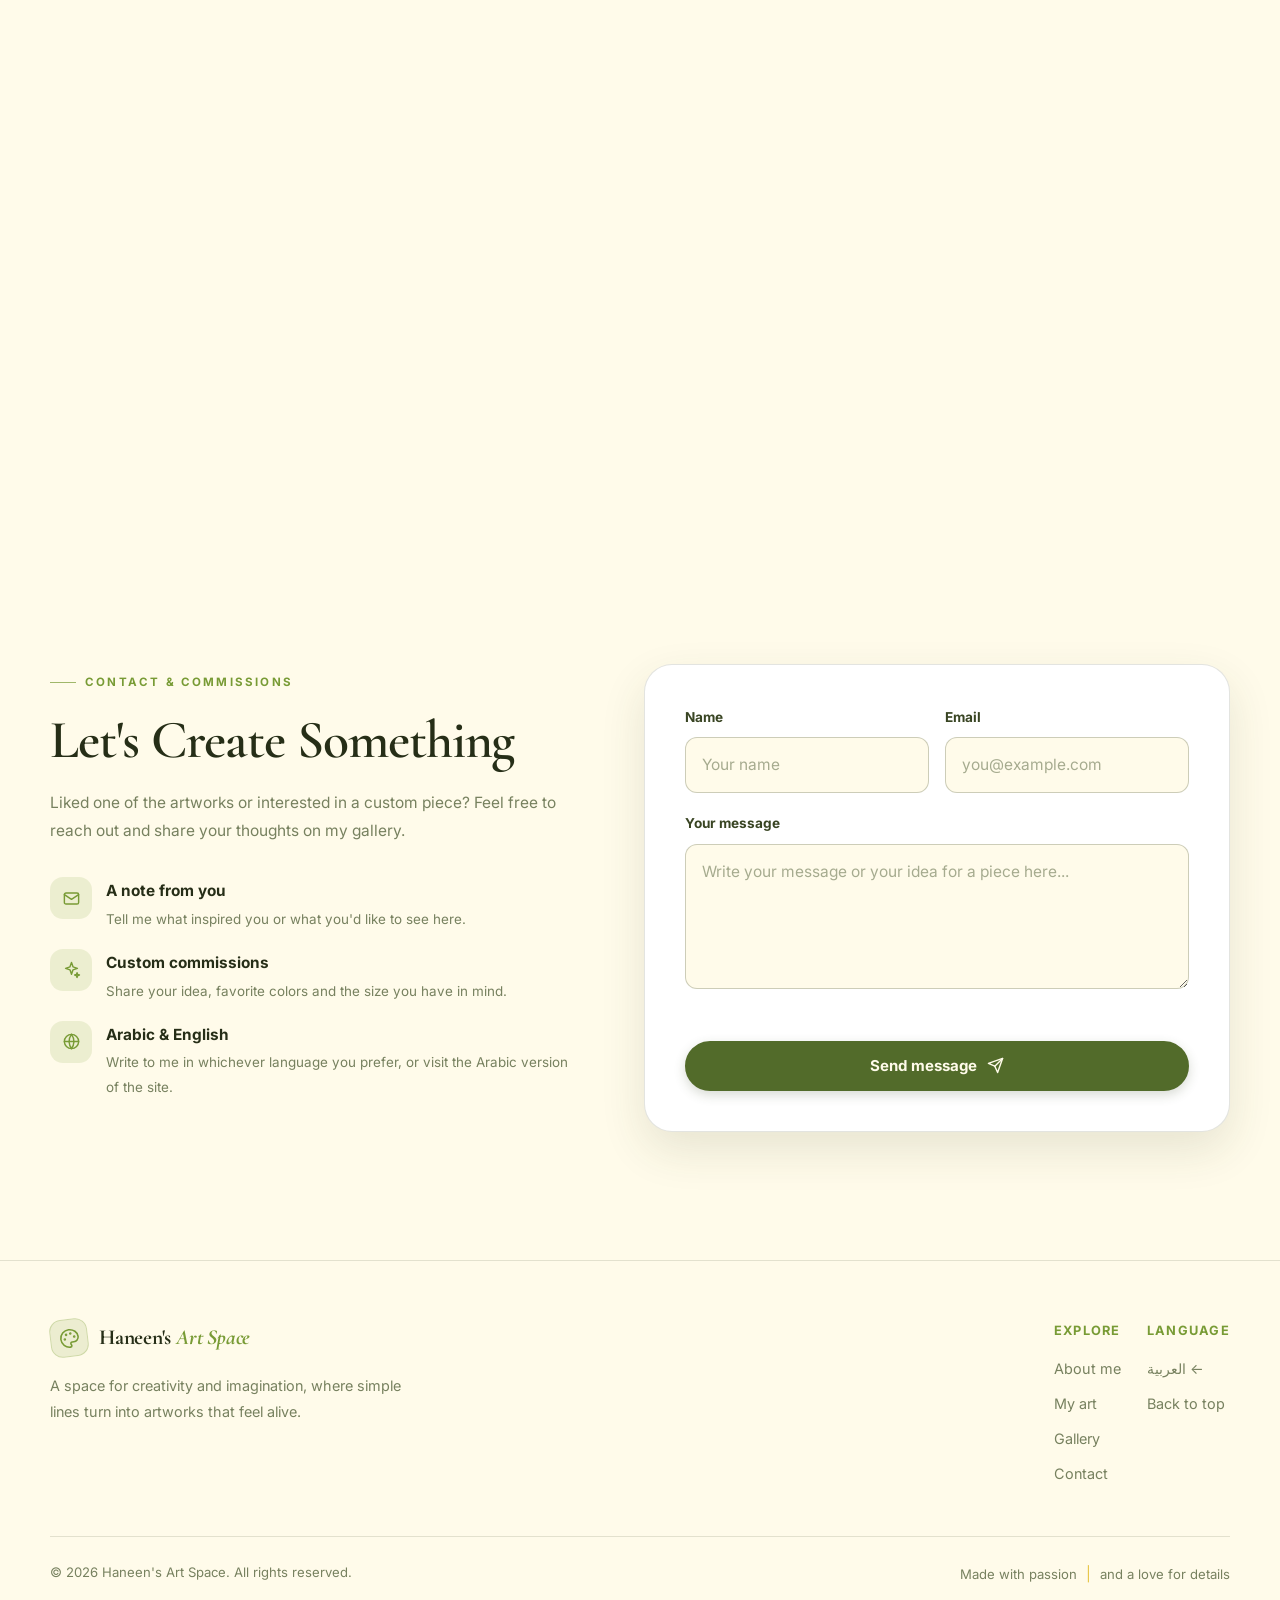
==== commit 3958573e: "Edit LOGO" ====
--- a/en.html
+++ b/en.html
@@ -5,15 +5,15 @@
   <meta name="viewport" content="width=device-width, initial-scale=1.0">
   <meta name="description" content="Haneen's Art Gallery — a space for creativity and imagination. A curated collection of illustrations, sketches and handmade crafts.">
   <meta name="theme-color" content="#fffbea">
- <meta property="image" content="assets/img/logo.jpg">
- <meta property="og:image" content="assets/img/logo.jpg">
+ <meta property="image" content="assets/img/bees.jpg">
+ <meta property="og:image" content="assets/img/bees.jpg">
   <title>Haneen's Art Space | Art Gallery</title>
 
   <link rel="preconnect" href="https://fonts.googleapis.com">
   <link rel="preconnect" href="https://fonts.gstatic.com" crossorigin>
   <link href="https://fonts.googleapis.com/css2?family=Cormorant+Garamond:ital,wght@0,600;0,700;1,600&family=Inter:wght@400;500;600;700&family=Tajawal:wght@400;500;700;800&display=swap" rel="stylesheet">
   <link rel="stylesheet" href="assets/css/style.css">
-  <link rel="icon" type="image/png" href="assets/img/logo.jpg">
+  <link rel="icon" type="image/png" href="assets/img/bees.jpg">
 
   <script>
     (function () {
